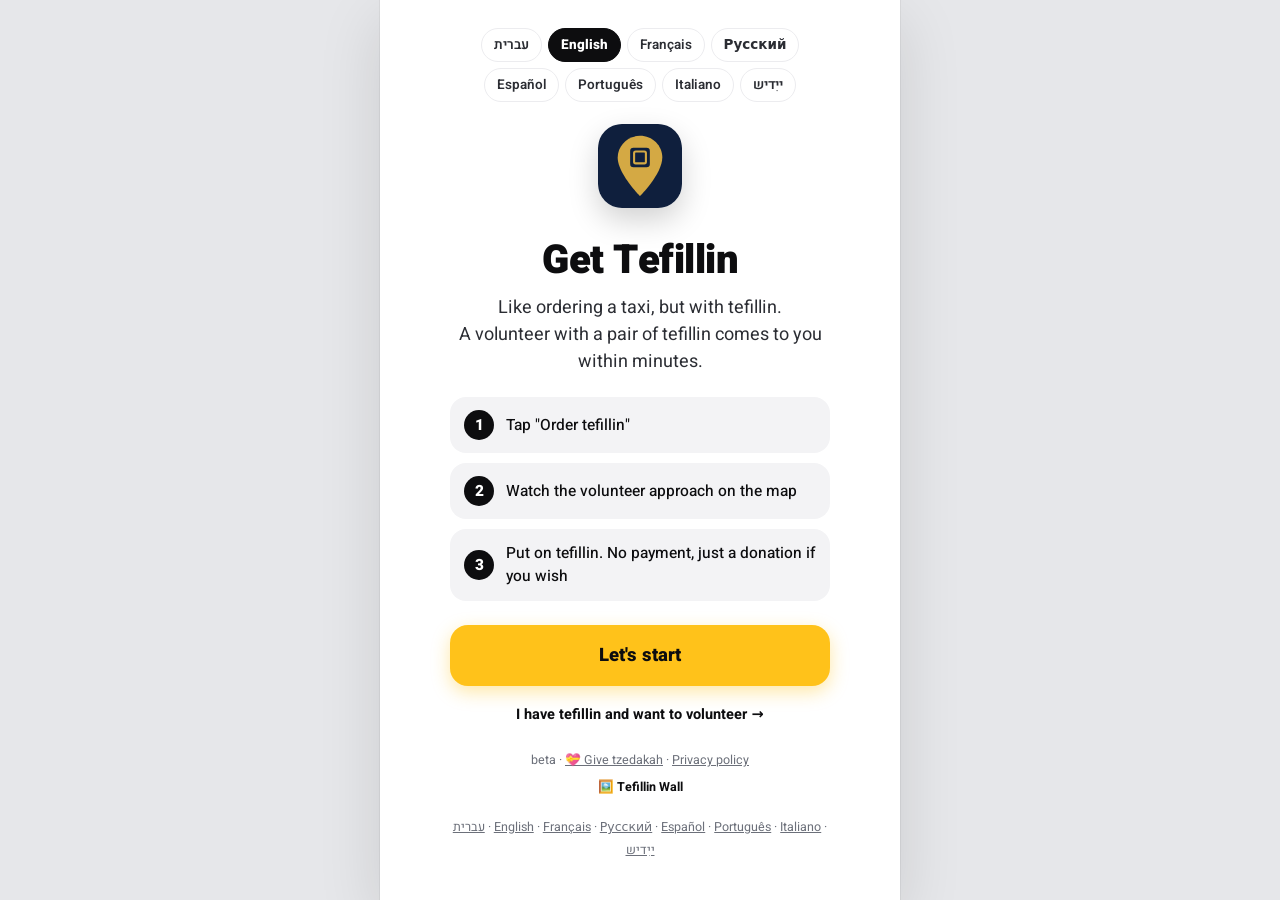
==== public/index.html @ b3fcaa99 "Update public/index.html for explicit availability and fresh foreground GPS" ====
<!doctype html>
<html lang="he" dir="rtl">
<head>
<meta charset="utf-8">
<script>/* carries saved app state over from the old address (tefillin-now) once */(function(){var h=location.hash;if(h.indexOf("#tnmig=")!==0)return;try{if(/^https:\/\/tefillin-now\.sites\.tab\.bot\//.test(document.referrer)||document.referrer===""){var d=JSON.parse(decodeURIComponent(h.slice(7)));for(var k in d){if(k.indexOf("tn_")===0&&typeof d[k]==="string"&&localStorage.getItem(k)==null)localStorage.setItem(k,d[k])}}}catch(e){}try{history.replaceState(null,"",location.pathname+location.search)}catch(e){}})();</script>
<meta name="viewport" content="width=device-width, initial-scale=1, viewport-fit=cover, maximum-scale=1">
<meta name="theme-color" content="#ffffff">
<meta name="color-scheme" content="light">
<style>html,body{margin:0;min-height:100%;background:#fff;color:#142b43;color-scheme:light}#launchSplash{position:fixed;inset:0;z-index:10000;background:#fff;display:grid;place-items:center;font:16px system-ui,Arial;text-align:center}#launchSplash[hidden]{display:none}#launchSplash img{width:88px;height:88px;border-radius:22px}#launchSplash h1{font-size:26px;margin:16px 0 8px}#launchSplash p{color:#66788b;font-size:14px}#launchSplash .launch-line{width:190px;height:7px;background:#edf0f3;border-radius:8px;margin:18px auto;overflow:hidden}#launchSplash .launch-line:after{content:'';display:block;height:100%;width:45%;background:#ffc21a;border-radius:8px;animation:launch 1.2s ease-in-out infinite alternate}@keyframes launch{to{transform:translateX(120%)}}@media(prefers-reduced-motion:reduce){#launchSplash .launch-line:after{animation:none}}#launchSplash button{border:1px solid #d4dce5;background:white;padding:10px 20px;border-radius:22px;color:#163b60}</style>
<title>Get Tefillin · הנחת תפילין – שליח עם תפילין מגיע אליך תוך דקות</title>
<meta name="description" content="Get Tefillin – רוצה להניח תפילין? כמו להזמין מונית, רק עם תפילין: שליח עם זוג תפילין כשרות מגיע אליך תוך דקות, בחינם. Put on tefillin near you.">
<meta property="og:title" content="Get Tefillin">
<meta property="og:description" content="שליח עם זוג תפילין מגיע אליך תוך דקות. מזמינים, רואים אותו מתקרב על המפה, מניחים.">
<meta property="og:image" content="https://get-tefillin.onrender.com/og.png">
<meta property="og:type" content="website">
<link rel="canonical" href="https://get-tefillin.onrender.com/">
<link rel="alternate" hreflang="he" href="https://get-tefillin.onrender.com/he/">
<link rel="alternate" hreflang="en" href="https://get-tefillin.onrender.com/en/">
<link rel="alternate" hreflang="fr" href="https://get-tefillin.onrender.com/fr/">
<link rel="alternate" hreflang="ru" href="https://get-tefillin.onrender.com/ru/">
<link rel="alternate" hreflang="es" href="https://get-tefillin.onrender.com/es/">
<link rel="alternate" hreflang="pt" href="https://get-tefillin.onrender.com/pt/">
<link rel="alternate" hreflang="it" href="https://get-tefillin.onrender.com/it/">
<link rel="alternate" hreflang="yi" href="https://get-tefillin.onrender.com/yi/">
<link rel="alternate" hreflang="x-default" href="https://get-tefillin.onrender.com/">
<meta name="robots" content="index,follow">
<meta property="og:url" content="https://get-tefillin.onrender.com/">
<meta property="og:site_name" content="Get Tefillin">
<meta property="og:locale" content="he_IL">
<meta name="twitter:card" content="summary_large_image">
<meta name="twitter:title" content="Get Tefillin · הנחת תפילין – שליח עם תפילין מגיע אליך">
<meta name="twitter:description" content="שליח עם זוג תפילין מגיע אליך תוך דקות. מזמינים, רואים אותו מתקרב על המפה, מניחים. בחינם.">
<meta name="twitter:image" content="https://get-tefillin.onrender.com/og.png">
<meta name="application-name" content="Get Tefillin">
<script type="application/ld+json">{"@context": "https://schema.org", "@graph": [{"@type": "WebApplication", "@id": "https://get-tefillin.onrender.com/#app", "name": "Get Tefillin", "alternateName": ["גט תפילין", "Get Tefilin", "GetTefillin"], "url": "https://get-tefillin.onrender.com/", "applicationCategory": "LifestyleApplication", "operatingSystem": "Any (web, Android, iOS)", "inLanguage": ["he", "en", "fr", "ru", "es", "pt", "it", "yi"], "description": "Get Tefillin connects anyone who wants to put on tefillin with a nearby volunteer who brings a kosher pair, within minutes. Free; donations welcome.", "offers": {"@type": "Offer", "price": "0", "priceCurrency": "USD"}, "image": "https://get-tefillin.onrender.com/og.png", "publisher": {"@id": "https://get-tefillin.onrender.com/#org"}}, {"@type": "Organization", "@id": "https://get-tefillin.onrender.com/#org", "name": "Get Tefillin", "url": "https://get-tefillin.onrender.com/", "logo": "https://get-tefillin.onrender.com/icons/icon-512.png"}]}</script>
<link rel="icon" href="icon.svg" type="image/svg+xml">
<link rel="manifest" href="manifest.webmanifest">
<link rel="apple-touch-icon" href="icons/apple-touch-icon.png">
<meta name="mobile-web-app-capable" content="yes">
<meta name="apple-mobile-web-app-capable" content="yes">
<meta name="apple-mobile-web-app-status-bar-style" content="default">
<meta name="apple-mobile-web-app-title" content="Get Tefillin">
<link rel="preload" href="vendor/leaflet.css" as="style" onload="this.onload=null;this.rel='stylesheet'">
<noscript><link rel="stylesheet" href="vendor/leaflet.css"></noscript>
<link id="mainStyles" rel="preload" href="styles.css?v=17" as="style" onload="this.rel='stylesheet';if(window.TN_STYLE_READY)window.TN_STYLE_READY()">
<noscript><link rel="stylesheet" href="styles.css?v=17"></noscript>
</head>
<body>
<div id="launchSplash" role="status" aria-live="polite"><div><img src="/icons/icon-192.png" alt=""><h1>Get Tefillin</h1><p id="launchMessage">טוען את המערכת… · Loading…</p><div class="launch-line" aria-hidden="true"></div><button id="launchRetry" type="button" hidden onclick="location.reload()">נסה שוב · Retry</button></div></div>
<script>window.TN_LAUNCH_READY=function(){var l=document.getElementById('mainStyles');var done=function(){document.getElementById('launchSplash').hidden=true};if(l.sheet)done();else window.TN_STYLE_READY=done};setTimeout(function(){var s=document.getElementById('launchSplash');if(s&&!s.hidden){document.getElementById('launchMessage').textContent='הטעינה מתעכבת. בדקו חיבור ונסו שוב · Loading is taking longer than usual';document.getElementById('launchRetry').hidden=false}},12000);</script>
<div class="app" id="app">
  <div id="map" class="map" aria-label="map"></div>

  <header class="topbar" id="topbar" hidden>
    <button class="fab" id="menuBtn" type="button" data-i18n-aria="menu" aria-label="תפריט" aria-controls="drawer" aria-expanded="false"><svg viewBox="0 0 24 24" aria-hidden="true"><use href="#ico-menu"/></svg></button>
    <div class="modeswitch" role="tablist">
      <button role="tab" id="tabUser" class="on" aria-selected="true" data-i18n="tab_user">מניח</button>
      <button role="tab" id="tabVol" aria-selected="false" data-i18n="tab_vol">אני שליח</button>
    </div>
  </header>
  <button class="fab locate-fab" id="locateBtn" type="button" hidden data-i18n-aria="recenter" aria-label="המיקום שלי"><svg viewBox="0 0 24 24" aria-hidden="true"><use href="#ico-locate"/></svg></button>

  <button id="worldMapBtn" type="button" style="position:absolute;top:80px;left:12px;z-index:24;border:1px solid #d1dce6;border-radius:24px;background:#fff;color:#163b60;padding:10px 16px;font:600 14px Heebo,Arial;box-shadow:0 2px 12px #1233">🌐 שלוחים בעולם</button>
  <div id="activeMapControls" hidden><p id="activeMapStatus" role="status"></p><p class="active-map-note">מיקום מקורב בלבד · עדכון כל 15 שניות · מיקומים חיים מהשתי דקות האחרונות</p><button id="allActiveVols" type="button">כל השלוחים הפעילים</button><button id="restoreCard" type="button">חזרה לכרטיס</button></div>
  <div id="worldMapOverlay" hidden style="position:fixed;inset:0;z-index:3000;background:#fff"><iframe title="מפת שלוחים בעולם" id="worldMapFrame" style="width:100%;height:100%;border:0" allow="geolocation"></iframe></div>
  <!-- intro / about -->
<section class="screen intro" id="s-intro" hidden>
    <div class="intro-inner">
      <div class="lang-row" id="introLangs" role="group" aria-label="Language"></div>
      <img class="intro-logo" src="icon.svg" alt="" width="84" height="84">
      <h1 data-i18n="app_name">Get Tefillin</h1>
      <p class="lead"><span data-i18n="lead1">כמו להזמין מונית, רק עם תפילין.</span><br><span data-i18n="lead2">שליח עם זוג תפילין מגיע אליך תוך דקות.</span></p>
      <ol class="steps">
        <li><span>1</span><i data-i18n="step1">לוחצים "הזמן תפילין"</i></li>
        <li><span>2</span><i data-i18n="step2">רואים את השליח מתקרב על המפה</i></li>
        <li><span>3</span><i data-i18n="step3">מניחים תפילין, ובמקום לשלם תורמים אם רוצים</i></li>
      </ol>
      <button class="btn primary big" id="startBtn" data-i18n="start">בוא נתחיל</button>
      <button class="link light" id="introVol" data-i18n="intro_vol">יש לי תפילין ואני רוצה להיות שליח ←</button>
      <button class="install-btn" id="installIntro" hidden data-i18n="install">📲 התקן כאפליקציה</button>
      <p class="demo-note"><span data-i18n="beta">גרסת ניסיון</span> · <a class="tz-link" href="#" target="_blank" rel="noopener" data-i18n="give_tzedakah">💝 לתרומה / צדקה</a> · <a href="/privacy" data-i18n="privacy_link">מדיניות פרטיות</a><br><a class="wall-link" href="/wall" data-i18n="wall_link">🖼️ קיר התפילין</a></p>
      <p class="demo-note seo-langs"><a href="/he/" hreflang="he">עברית</a> · <a href="/en/" hreflang="en">English</a> · <a href="/fr/" hreflang="fr">Français</a> · <a href="/ru/" hreflang="ru">Русский</a> · <a href="/es/" hreflang="es">Español</a> · <a href="/pt/" hreflang="pt">Português</a> · <a href="/it/" hreflang="it">Italiano</a> · <a href="/yi/" hreflang="yi">ייִדיש</a></p>
    </div>
  </section>

  <!-- home (requester) -->
  <section class="sheet" id="s-home" hidden>
    <div class="grab" role="button" tabindex="0" data-i18n-aria="sheet_toggle" aria-label="sheet"></div>
    <button class="install-chip" id="installHome" hidden data-i18n="install_home">📲 התקן כאפליקציה במסך הבית</button>
    <h2 class="hello-h" id="helloH" data-i18n="home_title">רוצה להניח תפילין?</h2>
    <div class="loc"><span class="pickdot" aria-hidden="true"></span><div class="loc-txt"><small data-i18n="your_loc">המיקום שלך</small><b id="locText" data-i18n="locating">מאתר מיקום…</b></div><button class="mini" id="changeLoc" type="button" data-i18n="change">שינוי</button></div>
    <div class="bulletin" id="homeBanner" dir="auto" hidden></div>
    <p class="bl-stats" id="blStats" hidden></p>
    <div style="display:flex;gap:8px;margin:12px 0"><button type="button" id="findVolunteer" class="mini on" aria-pressed="true">שליח שמגיע אליי</button><button type="button" id="findStand" class="mini" aria-pressed="false">דוכן שאגיע אליו</button></div>
    <div id="standPanel" hidden><p id="standDisclaimer" style="font-size:12px;color:#667"></p><ul id="standNearby" style="list-style:none;padding:0;max-height:230px;overflow:auto"></ul></div>
    <div class="avail">
      <p class="avail-t" id="availTitle" data-i18n="searching_nearby">מחפשים שליחים לידך…</p>
      <ul class="vol-list" id="volList"></ul>
    </div>
    <form id="orderForm" class="payform tight" novalidate>
      <div class="who" id="whoRow" hidden><span class="who-ico" aria-hidden="true"><svg viewBox="0 0 24 24"><use href="#ico-person"/></svg></span><span class="who-t"><small data-i18n="ordering_as">מזמין בשם</small><b id="whoText"></b></span><button type="button" class="mini" id="whoEdit" data-i18n="change">שינוי</button></div>
      <div class="row2" id="whoFields">
        <label><span data-i18n="first_name">שם פרטי</span><input id="reqName" autocomplete="given-name" maxlength="30" data-i18n-ph="ph_first" placeholder="דוד"></label>
        <label><span data-i18n="phone">טלפון</span><input id="reqPhone" dir="ltr" type="tel" inputmode="tel" autocomplete="tel" maxlength="20" placeholder="050-0000000"></label>
      </div>
      <p class="form-err" id="orderErr" role="alert"></p>
      <button class="btn primary big cta" type="submit" id="orderBtn" data-i18n="order">הזמן תפילין</button>
    </form>
    <a class="wallcar" id="wallCar" href="/wall" hidden data-i18n-aria="wall_title" aria-label="קיר התפילין">
      <div class="wc-track" id="wcTrack"></div>
      <div class="wc-over"><span class="wc-t"><b data-i18n="wall_title">קיר התפילין</b><small id="wcSub"></small></span><span class="wc-go"><span data-i18n="wall_see_all">לכל התמונות</span> <svg viewBox="0 0 24 24" aria-hidden="true"><use href="#ico-chev"/></svg></span></div>
      <div class="wc-dots" id="wcDots" aria-hidden="true"></div>
    </a>
    <p class="fine"><span id="totalLine"></span><span data-i18n="privacy_line">הטלפון שלך עובר רק לשליח שמקבל את הקריאה.</span></p>
    <div class="mini-links"><a class="tz-link tz-home" id="tzHome" href="#" target="_blank" rel="noopener" data-i18n="give_tzedakah">💝 לתרומה / צדקה</a></div>
  </section>

<section class="sheet" id="s-locpick" hidden>
    <h2 class="sheet-title" data-i18n="where">איפה אתה נמצא?</h2>
    <p class="muted small" id="locPickNote" data-i18n="locpick_note">חפש כתובת, או גע במפה כדי לסמן את המקום.</p>
    <form id="addrForm" class="search" novalidate>
      <input id="addrInput" data-i18n-ph="addr_ph" placeholder="רחוב ומספר, עיר" autocomplete="street-address">
      <button class="btn dark" type="submit" data-i18n="search">חפש</button>
    </form>
    <ul class="results" id="addrResults"></ul>
    <div class="row2 gap">
      <button class="btn ghost" id="useGps" data-i18n="my_location">📍 המיקום שלי</button>
      <button class="btn primary" id="confirmLoc" disabled data-i18n="confirm_loc">אשר מיקום</button>
    </div>
  </section>

  <!-- matching / searching -->
  <section class="sheet" id="s-match" hidden>
    <ol class="stepper" data-step="1"><li data-i18n="step_search">חיפוש</li><li data-i18n="step_way">בדרך</li><li data-i18n="step_here">הגיע</li><li data-i18n="step_done">הונח</li></ol>
    <div class="search-head"><div class="spinner" aria-hidden="true"><img src="icon.svg" alt="" width="34" height="34"></div>
      <div><h2 data-i18n="finding">מחפשים שליח קרוב…</h2><p class="muted" id="matchMsg" data-i18n="sending_req">שולחים את הבקשה לשליחים באזור</p></div></div>
    <div class="timer"><div id="matchTimer"></div></div>
    <button class="btn soft big" id="cancelMatch" type="button" data-i18n="cancel">ביטול</button>
  </section>

  <!-- nobody answered -->
  <section class="sheet" id="s-none" hidden>
    <div class="state-head"><div class="state-ico" aria-hidden="true"><svg viewBox="0 0 24 24"><use href="#ico-clock"/></svg></div>
      <div><h2 data-i18n="none_title">אין כרגע שליח זמין</h2><p class="muted" data-i18n="none_text">אפשר לנסות שוב, או להשאיר את הבקשה פתוחה. שליח שיתפנה יראה אותה ויוכל להתקשר אליך.</p></div></div>
    <div class="stack">
      <button class="btn primary big" id="retryBtn" type="button" data-i18n="retry">נסה שוב</button>
      <button class="btn dark big" id="waitBtn" type="button" data-i18n="wait">השאר פרטים</button>
      <button class="link" id="cancelNone" type="button" data-i18n="cancel_req">ביטול הבקשה</button>
    </div>
  </section>

  <!-- waiting (left details) -->
  <section class="sheet" id="s-waiting" hidden>
    <div class="state-head"><div class="state-ico" aria-hidden="true">📨</div>
      <div><h2 data-i18n="waiting_title">הבקשה שלך פתוחה</h2><p class="muted" data-i18n="waiting_text">שליחים באזור רואים אותה.</p></div></div>
    <button class="btn primary big" id="retryBtn2" type="button" data-i18n="resend">שלח שוב לשליחים</button>
    <button class="link" id="cancelWait" type="button" data-i18n="cancel_req">ביטול הבקשה</button>
  </section>

  <!-- assigned / en route -->
  <section class="sheet" id="s-route" hidden>
    <div class="grab" role="button" tabindex="0" data-i18n-aria="sheet_toggle" aria-label="sheet"></div>
    <ol class="stepper" data-step="2"><li data-i18n="step_search">חיפוש</li><li data-i18n="step_way">בדרך</li><li data-i18n="step_here">הגיע</li><li data-i18n="step_done">הונח</li></ol>
    <div class="eta-row">
      <div>
        <small class="muted" id="etaLabel" data-i18n="on_way">השליח בדרך</small>
        <div class="eta" id="etaText" data-i18n="calc_eta">מחשב זמן הגעה…</div>
      </div>
      <div class="eta-dist" id="etaDist"></div>
    </div>
    <p class="fine left" id="locAge"></p>
    <div class="vcard" id="vcard"></div>
    <div class="actions4">
      <a class="act" id="callSh" href="#"><i><svg viewBox="0 0 24 24" aria-hidden="true"><use href="#ico-phone"/></svg></i><span data-i18n="call">התקשר</span></a>
      <a class="act wa" id="waSh" href="#" target="_blank" rel="noopener"><i><svg viewBox="0 0 24 24" aria-hidden="true"><use href="#ico-wa"/></svg></i><span data-i18n="whatsapp">וואטסאפ</span></a>
      <button class="act chat-act" id="chatSh" type="button"><i><svg viewBox="0 0 24 24" aria-hidden="true"><use href="#ico-chat"/></svg></i><span data-i18n="chat">צ'אט</span><b class="badge" hidden></b></button>
      <button class="act danger" id="cancelRide" type="button"><i><svg viewBox="0 0 24 24" aria-hidden="true"><use href="#ico-x"/></svg></i><span data-i18n="cancel">ביטול</span></button>
    </div>
  </section>

  <!-- arrived -->
  <section class="sheet" id="s-arrived" hidden>
    <ol class="stepper" data-step="3"><li data-i18n="step_search">חיפוש</li><li data-i18n="step_way">בדרך</li><li data-i18n="step_here">הגיע</li><li data-i18n="step_done">הונח</li></ol>
    <div class="state-head"><div class="state-ico ok" aria-hidden="true">📍</div>
      <div><h2 id="arrTitle" data-i18n="arrived_title">השליח הגיע!</h2><p class="muted" data-i18n="arrived_text">הוא ממתין לך עם זוג תפילין. בסיום הוא יסמן שהנחתם.</p></div></div>
    <div class="row2 gap">
      <a class="btn dark" id="callSh2" href="#" data-i18n="call_icon">📞 התקשר</a>
      <button class="btn soft chat-act" id="chatSh2" type="button"><span data-i18n="chat">צ'אט</span><b class="badge" hidden></b></button>
    </div>
  </section>

  <!-- done + donation -->
  <section class="sheet tall" id="s-done" hidden>
    <ol class="stepper" data-step="4"><li data-i18n="step_search">חיפוש</li><li data-i18n="step_way">בדרך</li><li data-i18n="step_here">הגיע</li><li data-i18n="step_done">הונח</li></ol>
    <div class="done-head">
      <div class="big-emoji">🙏</div>
      <h2 data-i18n="done_title">יישר כח! הנחת תפילין</h2>
      <p class="muted" data-i18n="done_sub">עוד מצווה שמוסיפה אור בעולם.</p>
    </div>
    <div class="phcard" id="phR" data-role="r" hidden>
      <div class="ph-idle">
        <p class="ph-q"><b data-i18n="ph_title">📸 רוצה לשתף תמונה בקיר התפילין?</b> <small data-i18n="optional">(לא חובה)</small></p>
        <input type="file" accept="image/*" class="ph-file" id="phRFile" tabindex="-1" aria-hidden="true">
        <div class="ph-row"><button type="button" class="btn outline ph-pick" data-i18n="ph_upload">📸 העלה תמונה</button><button type="button" class="btn ghost ph-skip" data-i18n="ph_skip">דלג</button></div>
      </div>
      <div class="ph-pre" hidden>
        <img class="ph-img" alt="">
        <label class="ph-consent"><input type="checkbox" class="ph-ok"><span data-i18n="ph_consent">אני מסכים שהתמונה תפורסם בקיר התפילין</span></label>
        <p class="ph-note" data-i18n="ph_mod">התמונה תופיע רק אחרי אישור מנהל האתר.</p>
        <div class="ph-row"><button type="button" class="btn primary ph-send" disabled data-i18n="ph_send">שלח תמונה</button><button type="button" class="btn ghost ph-cancel" data-i18n="ph_cancel">ביטול</button></div>
      </div>
      <p class="ph-busy" hidden><span data-i18n="ph_sending">שולח את התמונה…</span></p>
      <p class="ph-ok-msg" hidden>✓ <span data-i18n="ph_thanks">תודה! התמונה נשלחה לאישור ותופיע בקיר אחרי שתאושר.</span></p>
    </div>
    <div class="donate">
      <h3><span data-i18n="donate_h">רוצה להוסיף תרומה?</span> <small data-i18n="optional">(לא חובה)</small></h3>
      <p class="muted small" data-i18n="donate_sub">במקום תשלום. התרומה עוזרת להביא תפילין לעוד יהודים.</p>
      <div class="chips" id="chips">
        <button class="chip" type="button" data-amt="18">₪18</button>
        <button class="chip on" type="button" data-amt="36">₪36</button>
        <button class="chip" type="button" data-amt="100">₪100</button>
        <button class="chip" type="button" data-amt="180">₪180</button>
      </div>
      <a class="btn primary big" id="donateBtn" href="#" target="_blank" rel="noopener">לתרומה מאובטחת ←</a>
      <p class="fine" data-i18n="donate_fine">הסכומים הם הצעה בלבד. התרומה מתבצעת בדף התרומות של חב"ד, ולא כאן.</p>
      <button class="link" id="homeBtn" type="button" data-i18n="back_home">חזרה למסך הבית</button>
      <a class="link wall-go" href="/wall" data-i18n="wall_see">🖼️ לקיר התפילין</a>
    </div>
  </section>

<section class="sheet tall" id="s-vreg" hidden>
    <h2 class="sheet-title" id="regTitle" data-i18n="reg_title">הצטרפות כשליח תפילין</h2>
    <p class="muted small" data-i18n="reg_sub">יש לך זוג תפילין ורבע שעה פנויה? תעזור ליהודים באזור שלך להניח.</p>
    <form id="regForm" class="payform" novalidate>
      <label><span data-i18n="name">שם</span><input id="regName" autocomplete="name" maxlength="40" data-i18n-ph="ph_name" placeholder="למשל: מנחם כהן"></label>
      <label><span data-i18n="phone">טלפון</span><input id="regPhone" dir="ltr" type="tel" inputmode="tel" autocomplete="tel" maxlength="20" placeholder="050-0000000"></label>
      <label><span data-i18n="city">עיר / שכונה</span><input id="regCity" maxlength="40" data-i18n-ph="ph_city" placeholder="גבעת שמואל"></label>
      <fieldset class="seg"><legend data-i18n="how_come">איך תגיע?</legend>
        <label><input type="radio" name="tr" value="foot" checked> <span data-i18n="foot">ברגל</span></label>
        <label><input type="radio" name="tr" value="bike"> <span data-i18n="bike">אופניים</span></label>
        <label><input type="radio" name="tr" value="car"> <span data-i18n="car">רכב</span></label>
      </fieldset>
      <fieldset class="langs"><legend data-i18n="langs_speak">שפות שאני מדבר</legend>
        <div class="lang-checks" id="regLangs"></div>
        <p class="fine" data-i18n="langs_hint"></p>
      </fieldset>
      <label class="check"><input type="checkbox" id="regTef"> <span data-i18n="has_tef">יש לי זוג תפילין כשר</span></label>
      <p class="form-err" id="regErr" role="alert"></p>
      <button class="btn primary big" type="submit" id="regBtn" data-i18n="reg_btn">הירשם כשליח</button>
      <p class="fine" data-i18n="reg_fine">בלי סיסמה: המכשיר הזה יזכור אותך. הטלפון שלך עובר רק למי שקריאתו התקבלה על ידך.</p>
      <button class="link" type="button" id="regCancel" hidden data-i18n="back">→ חזרה</button>
    </form>
  </section>

  <!-- volunteer dashboard (driver-app style) -->
  <section class="sheet" id="s-vdash" hidden>
    <div class="grab" role="button" tabindex="0" data-i18n-aria="sheet_toggle" aria-label="sheet"></div>
    <div class="vhello"><div class="avatar" id="vAvatar"><svg viewBox="0 0 24 24"><use href="#ico-person"/></svg></div><div class="vh-main"><small class="muted" data-i18n="hello">שלום,</small><b id="vName"></b><span class="vh-langs" id="vLangs"></span></div><button class="mini" id="editMe" type="button" data-i18n="edit">עריכה</button><button class="mini" id="vPhotoBtn" type="button">תמונה</button><input id="vPhotoFile" type="file" accept="image/*" hidden></div>
    <div class="status-card" id="statusCard" data-mode="off">
      <div class="sc-head"><span class="sc-dot" aria-hidden="true"></span><b id="scTitle"></b></div>
      <div class="modeseg" id="modeSeg" role="radiogroup" data-i18n-aria="mode_label" aria-label="המצב שלי">
        <button type="button" role="radio" data-mode="off" aria-checked="true"><i class="dot"></i><span data-i18n="mode_off">לא זמין</span></button>
        <button type="button" role="radio" data-mode="standby" aria-checked="false"><i class="dot"></i><span data-i18n="mode_standby">כונן</span></button>
        <button type="button" role="radio" data-mode="available" aria-checked="false"><i class="dot"></i><span data-i18n="mode_avail">זמין</span></button>
      </div>
      <p class="mode-desc" id="modeDesc"></p>
    </div>
    <p class="alert-line" id="alertLine" hidden></p>
    <div class="push-ask" id="pushAsk" hidden>
      <b data-i18n="push_ask_title">לקבל התראות על קריאות?</b>
      <p data-i18n="push_ask_text"></p>
      <div class="row2"><button type="button" class="btn soft sm" id="pushNo" data-i18n="push_ask_no">לא עכשיו</button><button type="button" class="btn primary sm" id="pushYes" data-i18n="push_ask_yes">אפשר התראות</button></div>
    </div>
    <p class="ios-hint" id="iosHint" hidden data-i18n="push_ios_hint"></p>
    <button class="install-chip" id="installVol" hidden data-i18n="install_vol">📲 התקן כאפליקציה: נפתח מהר יותר כשצריך</button>
    <p class="keep-open" id="keepOpen" data-i18n="keep_open">📱 השאר את המסך פתוח כדי לקבל קריאות</p>
    <div class="stats">
      <div class="stat main"><b id="monthCount">0</b><span data-i18n="month">הנחות תפילין החודש</span></div>
      <div class="stat"><b id="totalCount">0</b><span data-i18n="total">סה"כ</span></div>
    </div>
    <button type="button" class="hours-row" id="hoursBtn"><span class="hr-ico">⏰</span><span class="hr-main"><b data-i18n="hours_title">שעות פעילות</b><span id="hoursSum"></span></span><span class="hr-go">‹</span></button>
    <p class="fine center-t" id="gpsLine"></p>
    <button type="button" class="link small" id="pushTest" hidden data-i18n="push_test">שלח לי התראת בדיקה</button>
    <div id="waitWrap" hidden>
      <h3 class="list-h" data-i18n="open_calls">קריאות פתוחות באזור</h3>
      <ul class="vol-list" id="waitList"></ul>
    </div>
    <p class="muted small center-t" id="waitTxt" hidden data-i18n="waiting_call">ממתין לקריאה באזור שלך…</p>
    <button class="link" id="logoutBtn" type="button" data-i18n="logout">התנתק מהמכשיר הזה</button>
    <button class="link small danger-link" id="deleteMeBtn" type="button" data-i18n="delete_me">מחיקת ההרשמה שלי</button>
  </section>

<section class="sheet tall" id="s-vhours" hidden>
    <h2 class="sheet-title" data-i18n="hours_title">שעות פעילות</h2>
    <p class="muted small" data-i18n="hours_sub"></p>
    <div class="hours-mode">
      <label><input type="radio" name="hmode" value="always"> <span data-i18n="hours_mode_always">כל שעות היממה</span></label>
      <label><input type="radio" name="hmode" value="custom"> <span data-i18n="hours_mode_custom">רק בשעות שאבחר</span></label>
    </div>
    <div class="hours-days" id="hoursDays"></div>
    <p class="hours-note" data-i18n="hours_shabbat_note"></p>
    <p class="fine" id="hoursTz"></p>
    <p class="form-err" id="hoursErr" role="alert"></p>
    <button class="btn primary" type="button" id="hoursSave" data-i18n="save">שמור</button>
    <button class="link" type="button" id="hoursBack" data-i18n="back">→ חזרה</button>
  </section>

  <!-- volunteer incoming (driver-app request card) -->
  <section class="sheet" id="s-vreq" hidden>
    <div class="req-head"><span class="pulse-dot"></span> <span data-i18n="new_call">קריאה חדשה לידך</span></div>
    <div class="req">
      <div class="avatar big-av" id="rqAvatar"><svg viewBox="0 0 24 24"><use href="#ico-person"/></svg></div>
      <div class="req-info"><b id="rqName"></b><span data-i18n="wants_tef">רוצה להניח תפילין</span><span class="rq-lang" id="rqLang"></span></div>
      <div class="req-dist"><b id="rqDist"></b><span id="rqEta"></span></div>
    </div>
    <div class="timer"><div id="reqTimer"></div></div>
    <button class="btn accept big" id="acceptReq" type="button" data-i18n="accept">קבל קריאה</button>
    <button class="btn soft big" id="declineReq" type="button" data-i18n="not_now">לא עכשיו</button>
  </section>

  <!-- volunteer en route -->
  <section class="sheet" id="s-vgo" hidden>
    <div class="eta-row">
      <div><small class="muted" id="vGoLabel">בדרך אל</small><div class="eta" id="vEta"></div></div>
      <div class="eta-dist" id="vDist"></div>
    </div>
    <p class="fine left" id="vReqLang"></p>
    <div class="nav2">
      <a class="btn dark" id="wazeBtn" href="#" target="_blank" rel="noopener"><svg class="bi" viewBox="0 0 24 24" aria-hidden="true"><use href="#ico-nav"/></svg> <span data-i18n="waze">נווט ב-Waze</span></a>
      <a class="btn soft" id="gmapsBtn" href="#" target="_blank" rel="noopener">Google Maps</a>
    </div>
    <div class="actions3">
      <a class="act" id="callRq" href="#"><i><svg viewBox="0 0 24 24" aria-hidden="true"><use href="#ico-phone"/></svg></i><span data-i18n="call">התקשר</span></a>
      <a class="act wa" id="waRq" href="#" target="_blank" rel="noopener"><i><svg viewBox="0 0 24 24" aria-hidden="true"><use href="#ico-wa"/></svg></i><span data-i18n="whatsapp">וואטסאפ</span></a>
      <button class="act chat-act" id="chatRq" type="button"><i><svg viewBox="0 0 24 24" aria-hidden="true"><use href="#ico-chat"/></svg></i><span data-i18n="chat">צ'אט</span><b class="badge" hidden></b></button>
    </div>
    <button class="btn primary big" id="vArrived" type="button" data-i18n="arrived_btn">הגעתי</button>
    <button class="link" id="vRelease" type="button" data-i18n="release">לא אוכל להגיע · החזר את הקריאה</button>
  </section>

  <!-- volunteer at location -->
  <section class="sheet" id="s-vdone" hidden>
    <div class="state-head"><div class="state-ico ok" aria-hidden="true">🤝</div>
      <div><h2 id="vAtTitle" data-i18n="you_arrived">הגעת</h2><p class="muted" data-i18n="mark_done_hint">כשסיימתם להניח, סמן כאן.</p></div></div>
    <button class="btn accept big" id="vFinish" type="button" data-i18n="done_btn">הנחנו תפילין ✓</button>
    <div class="row2 gap">
      <a class="btn dark" id="callRq2" href="#" data-i18n="call_icon">📞 התקשר</a>
      <button class="btn soft chat-act" id="chatRq2" type="button"><span data-i18n="chat">צ'אט</span><b class="badge" hidden></b></button>
    </div>
  </section>

  <!-- volunteer thanks -->
  <section class="sheet tall center" id="s-vthanks" hidden>
    <div class="big-emoji">✨</div>
    <h2 data-i18n="thanks">יישר כח!</h2>
    <p class="muted" id="vThanksTxt"></p>
    <div class="phcard" id="phS" data-role="s" hidden>
      <div class="ph-idle">
        <p class="ph-q"><b data-i18n="ph_title">📸 רוצה לשתף תמונה בקיר התפילין?</b> <small data-i18n="optional">(לא חובה)</small></p>
        <input type="file" accept="image/*" class="ph-file" id="phSFile" tabindex="-1" aria-hidden="true">
        <div class="ph-row"><button type="button" class="btn outline ph-pick" data-i18n="ph_upload">📸 העלה תמונה</button><button type="button" class="btn ghost ph-skip" data-i18n="ph_skip">דלג</button></div>
      </div>
      <div class="ph-pre" hidden>
        <img class="ph-img" alt="">
        <label class="ph-consent"><input type="checkbox" class="ph-ok"><span data-i18n="ph_consent">אני מסכים שהתמונה תפורסם בקיר התפילין</span></label>
        <p class="ph-note" data-i18n="ph_mod">התמונה תופיע רק אחרי אישור מנהל האתר.</p>
        <div class="ph-row"><button type="button" class="btn primary ph-send" disabled data-i18n="ph_send">שלח תמונה</button><button type="button" class="btn ghost ph-cancel" data-i18n="ph_cancel">ביטול</button></div>
      </div>
      <p class="ph-busy" hidden><span data-i18n="ph_sending">שולח את התמונה…</span></p>
      <p class="ph-ok-msg" hidden>✓ <span data-i18n="ph_thanks">תודה! התמונה נשלחה לאישור ותופיע בקיר אחרי שתאושר.</span></p>
    </div>
    <button class="btn dark big" id="vBack" type="button" data-i18n="back_dash">חזרה ללוח השליח</button>
    <a class="link wall-go" href="/wall" data-i18n="wall_see">🖼️ לקיר התפילין</a>
  </section>

<section class="chat" id="chat" hidden aria-modal="true" role="dialog">
    <header class="chat-h">
      <button class="chat-x" id="chatClose" data-i18n-aria="close" aria-label="close"><svg viewBox="0 0 24 24"><use href="#ico-x"/></svg></button>
      <div class="chat-ht"><b id="chatTitle"></b><small data-i18n="chat_auto">🌐 מתורגם אוטומטית לשפה שלך</small></div>
      <a class="chat-call" id="chatCall" href="#"><svg viewBox="0 0 24 24"><use href="#ico-phone"/></svg></a>
    </header>
    <div class="chat-body" id="chatBody"><p class="chat-empty" id="chatEmpty"></p></div>
    <div class="quick" id="quick"></div>
    <form class="chat-in" id="chatForm" novalidate>
      <textarea id="chatText" rows="1" maxlength="500" data-i18n-ph="chat_ph" placeholder="כתוב הודעה…"></textarea>
      <button class="chat-send" type="submit" id="chatSend" data-i18n-aria="send" aria-label="send"><svg viewBox="0 0 24 24"><use href="#ico-send"/></svg></button>
    </form>
  </section>

  <!-- side menu -->
  <div class="scrim" id="scrim" hidden></div>
  <aside class="drawer" id="drawer" hidden aria-modal="true" role="dialog" data-i18n-aria="menu" aria-label="תפריט">
    <div class="dr-head">
      <button class="brand" id="brandBtn" type="button"><img src="icon.svg" alt="" width="40" height="40"><span class="brand-t"><b data-i18n="app_name">Get Tefillin</b><em class="beta" data-i18n="beta">גרסת ניסיון</em></span></button>
      <button class="dr-x" id="drawerClose" type="button" data-i18n-aria="close" aria-label="close"><svg viewBox="0 0 24 24" aria-hidden="true"><use href="#ico-x"/></svg></button>
    </div>
    <nav class="dr-nav">
      <button type="button" class="dr-item" id="mOrder"><svg viewBox="0 0 24 24" aria-hidden="true"><use href="#ico-car"/></svg><span data-i18n="menu_order">הזמנת תפילין</span></button>
      <button type="button" class="dr-item" id="mVol"><svg viewBox="0 0 24 24" aria-hidden="true"><use href="#ico-shield"/></svg><span data-i18n="menu_vol">מצב שליח</span></button>
      <button type="button" class="dr-item" id="mHist"><svg viewBox="0 0 24 24" aria-hidden="true"><use href="#ico-clock"/></svg><span data-i18n="my_requests">הבקשות שלי</span></button>
      <a class="dr-item" id="mWall" href="/wall"><svg viewBox="0 0 24 24" aria-hidden="true"><use href="#ico-photo"/></svg><span data-i18n="wall_title">קיר התפילין</span></a>
      <a class="dr-item tz-link" id="mDonate" href="#" target="_blank" rel="noopener"><svg viewBox="0 0 24 24" aria-hidden="true"><use href="#ico-heart"/></svg><span data-i18n="menu_donate">תרומה / צדקה</span></a>
      <button type="button" class="dr-item" id="langBtn" aria-label="Language"><svg viewBox="0 0 24 24" aria-hidden="true"><use href="#ico-globe"/></svg><span data-i18n="language">שפה</span><em class="dr-tag" id="langCode">HE</em></button>
      <button type="button" class="dr-item" id="mInstall" hidden><svg viewBox="0 0 24 24" aria-hidden="true"><use href="#ico-install"/></svg><span data-i18n="install">📲 התקן כאפליקציה</span></button>
      <button type="button" class="dr-item" id="mAbout"><svg viewBox="0 0 24 24" aria-hidden="true"><use href="#ico-info"/></svg><span data-i18n="about">אודות</span></button>
    </nav>
    <div class="dr-foot">
      <a href="/privacy" data-i18n="privacy_link">מדיניות פרטיות</a>
      <a href="/delete-account" data-i18n="delete_data">מחיקת נתונים</a>
      <button type="button" class="adm-link" id="admLink" data-i18n="admin_entry">כניסת ניהול</button>
    </div>
  </aside>

  <!-- my requests (on this device) -->
  <div class="modal" id="histModal" hidden>
    <div class="modal-card" role="dialog" aria-modal="true">
      <h3 data-i18n="my_requests">הבקשות שלי</h3>
      <ul class="hist" id="histList"></ul>
      <p class="fine" data-i18n="hist_note">נשמר רק במכשיר הזה.</p>
      <button class="link" id="histClose" type="button" data-i18n="close">סגור</button>
    </div>
  </div>

  <!-- admin code -->
  <div class="modal" id="admModal" hidden>
    <form class="modal-card adm-card" id="admForm" role="dialog" aria-modal="true" novalidate>
      <div class="adm-ico" aria-hidden="true"><svg viewBox="0 0 24 24"><use href="#ico-shield"/></svg></div>
      <h3 data-i18n="admin_entry">כניסת ניהול</h3>
      <label class="adm-l"><span data-i18n="admin_code">קוד ניהול</span><input id="admCode" type="password" autocomplete="current-password" maxlength="100" dir="ltr" spellcheck="false" autocapitalize="off"></label>
      <p class="form-err" id="admErr" role="alert"></p>
      <button class="btn dark big" type="submit" id="admGo" data-i18n="admin_enter">כניסה</button>
      <button class="link" id="admClose" type="button" data-i18n="close">סגור</button>
    </form>
  </div>

<!-- language picker -->
  <div class="modal" id="langModal" hidden>
    <div class="modal-card" role="dialog" aria-modal="true">
      <h3 data-i18n="choose_lang">בחר שפה</h3>
      <div class="lang-grid" id="langGrid"></div>
      <button class="link" id="langClose" data-i18n="close">סגור</button>
    </div>
  </div>

  <div class="toast" id="toast" role="status" aria-live="polite"></div>
</div>

<svg width="0" height="0" style="position:absolute" aria-hidden="true">
  <symbol id="ico-person" viewBox="0 0 24 24"><circle cx="12" cy="8" r="4.2"/><path d="M3.5 21c.6-4.6 4.1-7.4 8.5-7.4s7.9 2.8 8.5 7.4z"/></symbol>
  <symbol id="ico-phone" viewBox="0 0 24 24"><path d="M6.6 10.8a15.1 15.1 0 0 0 6.6 6.6l2.2-2.2c.3-.3.7-.4 1-.2 1.1.4 2.3.6 3.6.6.6 0 1 .4 1 1V20c0 .6-.4 1-1 1A17 17 0 0 1 3 4c0-.6.4-1 1-1h3.5c.6 0 1 .4 1 1 0 1.3.2 2.5.6 3.6.1.3 0 .7-.2 1z"/></symbol>
  <symbol id="ico-chat" viewBox="0 0 24 24"><path d="M4 4h16a2 2 0 0 1 2 2v10a2 2 0 0 1-2 2H8l-4 4V6a2 2 0 0 1 2-2z"/></symbol>
  <symbol id="ico-wa" viewBox="0 0 24 24"><path d="M12 2.2A9.7 9.7 0 0 0 3.6 16.8L2.3 21.7l5-1.3A9.7 9.7 0 1 0 12 2.2zm5.6 13.7c-.2.7-1.4 1.3-2 1.4-.5.1-1.2.1-1.9-.1-.4-.1-1-.3-1.7-.6-3-1.3-4.9-4.3-5.1-4.5-.1-.2-1.2-1.6-1.2-3.1s.8-2.2 1.1-2.5c.3-.3.6-.4.8-.4h.6c.2 0 .4 0 .6.5l.9 2.1c.1.2.1.3 0 .5l-.3.5-.4.5c-.1.1-.3.3-.1.6.2.3.8 1.3 1.6 2.1 1.1 1 2.1 1.3 2.4 1.4.3.1.5.1.6-.1l.9-1c.2-.3.4-.2.6-.1l2 .9c.3.1.5.2.5.3.1.2.1.7-.1 1.3z"/></symbol>
  <symbol id="ico-x" viewBox="0 0 24 24"><path d="M18.3 5.7 12 12l6.3 6.3-1.4 1.4L10.6 13.4 4.3 19.7l-1.4-1.4L9.2 12 2.9 5.7l1.4-1.4 6.3 6.3 6.3-6.3z"/></symbol>
  <symbol id="ico-globe" viewBox="0 0 24 24"><path d="M12 2a10 10 0 1 0 0 20 10 10 0 0 0 0-20zm6.9 6h-3a15.6 15.6 0 0 0-1.4-3.9A8 8 0 0 1 18.9 8zM12 4c.8 1.2 1.5 2.5 1.9 4h-3.8c.4-1.5 1.1-2.8 1.9-4zM4.3 14a8.2 8.2 0 0 1 0-4h3.4a16.5 16.5 0 0 0 0 4H4.3zm.8 2h3a15.6 15.6 0 0 0 1.4 3.9A8 8 0 0 1 5.1 16zm3-8h-3a8 8 0 0 1 4.4-3.9C8.9 5.3 8.4 6.6 8.1 8zM12 20c-.8-1.2-1.5-2.5-1.9-4h3.8c-.4 1.5-1.1 2.8-1.9 4zm2.3-6H9.7a14.7 14.7 0 0 1 0-4h4.6a14.7 14.7 0 0 1 0 4zm.2 5.9c.6-1.2 1.1-2.5 1.4-3.9h3a8 8 0 0 1-4.4 3.9zm1.8-5.9a16.5 16.5 0 0 0 0-4h3.4a8.2 8.2 0 0 1 0 4h-3.4z"/></symbol>
  <symbol id="ico-send" viewBox="0 0 24 24"><path d="M3 20.5 21.5 12 3 3.5l.01 6.6L16 12 3.01 13.9z"/></symbol>

  <symbol id="ico-menu" viewBox="0 0 24 24"><path d="M3 6h18v2.2H3zm0 4.9h18v2.2H3zm0 4.9h18V18H3z"/></symbol>
  <symbol id="ico-locate" viewBox="0 0 24 24"><path d="M12 8a4 4 0 1 0 0 8 4 4 0 0 0 0-8zm8.9 3A9 9 0 0 0 13 3.1V1h-2v2.1A9 9 0 0 0 3.1 11H1v2h2.1a9 9 0 0 0 7.9 7.9V23h2v-2.1a9 9 0 0 0 7.9-7.9H23v-2h-2.1zM12 19a7 7 0 1 1 0-14 7 7 0 0 1 0 14z"/></symbol>
  <symbol id="ico-chev" viewBox="0 0 24 24"><path d="M15.4 7.4 14 6l-6 6 6 6 1.4-1.4L10.8 12z"/></symbol>
  <symbol id="ico-home" viewBox="0 0 24 24"><path d="M12 3 2 11.5h3V21h5.5v-6h3v6H19v-9.5h3z"/></symbol>
  <symbol id="ico-clock" viewBox="0 0 24 24"><path d="M12 2a10 10 0 1 0 0 20 10 10 0 0 0 0-20zm0 18a8 8 0 1 1 0-16 8 8 0 0 1 0 16zm.8-13h-1.6v6l5.2 3.1.8-1.3-4.4-2.6z"/></symbol>
  <symbol id="ico-photo" viewBox="0 0 24 24"><path d="M21 19V5a2 2 0 0 0-2-2H5a2 2 0 0 0-2 2v14a2 2 0 0 0 2 2h14a2 2 0 0 0 2-2zM8.5 13.5l2.5 3 3.5-4.5 4.5 6H5z"/></symbol>
  <symbol id="ico-heart" viewBox="0 0 24 24"><path d="M12 21.4 10.6 20C5.4 15.4 2 12.3 2 8.5 2 5.4 4.4 3 7.5 3c1.7 0 3.4.8 4.5 2.1A6 6 0 0 1 16.5 3C19.6 3 22 5.4 22 8.5c0 3.8-3.4 6.9-8.6 11.5z"/></symbol>
  <symbol id="ico-info" viewBox="0 0 24 24"><path d="M12 2a10 10 0 1 0 0 20 10 10 0 0 0 0-20zm1 15h-2v-6h2zm0-8h-2V7h2z"/></symbol>
  <symbol id="ico-shield" viewBox="0 0 24 24"><path d="M12 1 3 5v6c0 5.6 3.8 10.7 9 12 5.2-1.3 9-6.4 9-12V5zm-1.3 15.4L6.9 12.6l1.4-1.4 2.4 2.4 5-5 1.4 1.4z"/></symbol>
  <symbol id="ico-trash" viewBox="0 0 24 24"><path d="M6 19a2 2 0 0 0 2 2h8a2 2 0 0 0 2-2V7H6zM19 4h-3.5l-1-1h-5l-1 1H5v2h14z"/></symbol>
  <symbol id="ico-car" viewBox="0 0 24 24"><path d="M12 2a7 7 0 0 0-7 7c0 5.2 7 13 7 13s7-7.8 7-13a7 7 0 0 0-7-7zm0 9.5a2.5 2.5 0 1 1 0-5 2.5 2.5 0 0 1 0 5z"/></symbol>
  <symbol id="ico-install" viewBox="0 0 24 24"><path d="M17 1H7a2 2 0 0 0-2 2v19a2 2 0 0 0 2 2h10a2 2 0 0 0 2-2V3a2 2 0 0 0-2-2zm0 18H7V5h10zm-5-1 4-4h-3V8h-2v6H8z"/></symbol>
  <symbol id="ico-nav" viewBox="0 0 24 24"><path d="M21 3 3 10.5v1l7 2.5 2.5 7h1z"/></symbol>
</svg>
<script src="vendor/leaflet.js"></script>
<script src="config.js?v=14"></script>
<script src="i18n.js?v=14"></script>
<script src="active-map.js?v=3"></script>
<script src="app.js?v=24"></script>
<script src="/announcements.js?v=14"></script>
</body>
</html>
---- public/vendor/leaflet.css ----
/* required styles */

.leaflet-pane,
.leaflet-tile,
.leaflet-marker-icon,
.leaflet-marker-shadow,
.leaflet-tile-container,
.leaflet-pane > svg,
.leaflet-pane > canvas,
.leaflet-zoom-box,
.leaflet-image-layer,
.leaflet-layer {
	position: absolute;
	left: 0;
	top: 0;
	}
.leaflet-container {
	overflow: hidden;
	}
.leaflet-tile,
.leaflet-marker-icon,
.leaflet-marker-shadow {
	-webkit-user-select: none;
	   -moz-user-select: none;
	        user-select: none;
	  -webkit-user-drag: none;
	}
/* Prevents IE11 from highlighting tiles in blue */
.leaflet-tile::selection {
	background: transparent;
}
/* Safari renders non-retina tile on retina better with this, but Chrome is worse */
.leaflet-safari .leaflet-tile {
	image-rendering: -webkit-optimize-contrast;
	}
/* hack that prevents hw layers "stretching" when loading new tiles */
.leaflet-safari .leaflet-tile-container {
	width: 1600px;
	height: 1600px;
	-webkit-transform-origin: 0 0;
	}
.leaflet-marker-icon,
.leaflet-marker-shadow {
	display: block;
	}
/* .leaflet-container svg: reset svg max-width decleration shipped in Joomla! (joomla.org) 3.x */
/* .leaflet-container img: map is broken in FF if you have max-width: 100% on tiles */
.leaflet-container .leaflet-overlay-pane svg {
	max-width: none !important;
	max-height: none !important;
	}
.leaflet-container .leaflet-marker-pane img,
.leaflet-container .leaflet-shadow-pane img,
.leaflet-container .leaflet-tile-pane img,
.leaflet-container img.leaflet-image-layer,
.leaflet-container .leaflet-tile {
	max-width: none !important;
	max-height: none !important;
	width: auto;
	padding: 0;
	}

.leaflet-container img.leaflet-tile {
	/* See: https://bugs.chromium.org/p/chromium/issues/detail?id=600120 */
	mix-blend-mode: plus-lighter;
}

.leaflet-container.leaflet-touch-zoom {
	-ms-touch-action: pan-x pan-y;
	touch-action: pan-x pan-y;
	}
.leaflet-container.leaflet-touch-drag {
	-ms-touch-action: pinch-zoom;
	/* Fallback for FF which doesn't support pinch-zoom */
	touch-action: none;
	touch-action: pinch-zoom;
}
.leaflet-container.leaflet-touch-drag.leaflet-touch-zoom {
	-ms-touch-action: none;
	touch-action: none;
}
.leaflet-container {
	-webkit-tap-highlight-color: transparent;
}
.leaflet-container a {
	-webkit-tap-highlight-color: rgba(51, 181, 229, 0.4);
}
.leaflet-tile {
	filter: inherit;
	visibility: hidden;
	}
.leaflet-tile-loaded {
	visibility: inherit;
	}
.leaflet-zoom-box {
	width: 0;
	height: 0;
	-moz-box-sizing: border-box;
	     box-sizing: border-box;
	z-index: 800;
	}
/* workaround for https://bugzilla.mozilla.org/show_bug.cgi?id=888319 */
.leaflet-overlay-pane svg {
	-moz-user-select: none;
	}

.leaflet-pane         { z-index: 400; }

.leaflet-tile-pane    { z-index: 200; }
.leaflet-overlay-pane { z-index: 400; }
.leaflet-shadow-pane  { z-index: 500; }
.leaflet-marker-pane  { z-index: 600; }
.leaflet-tooltip-pane   { z-index: 650; }
.leaflet-popup-pane   { z-index: 700; }

.leaflet-map-pane canvas { z-index: 100; }
.leaflet-map-pane svg    { z-index: 200; }

.leaflet-vml-shape {
	width: 1px;
	height: 1px;
	}
.lvml {
	behavior: url(#default#VML);
	display: inline-block;
	position: absolute;
	}


/* control positioning */

.leaflet-control {
	position: relative;
	z-index: 800;
	pointer-events: visiblePainted; /* IE 9-10 doesn't have auto */
	pointer-events: auto;
	}
.leaflet-top,
.leaflet-bottom {
	position: absolute;
	z-index: 1000;
	pointer-events: none;
	}
.leaflet-top {
	top: 0;
	}
.leaflet-right {
	right: 0;
	}
.leaflet-bottom {
	bottom: 0;
	}
.leaflet-left {
	left: 0;
	}
.leaflet-control {
	float: left;
	clear: both;
	}
.leaflet-right .leaflet-control {
	float: right;
	}
.leaflet-top .leaflet-control {
	margin-top: 10px;
	}
.leaflet-bottom .leaflet-control {
	margin-bottom: 10px;
	}
.leaflet-left .leaflet-control {
	margin-left: 10px;
	}
.leaflet-right .leaflet-control {
	margin-right: 10px;
	}


/* zoom and fade animations */

.leaflet-fade-anim .leaflet-popup {
	opacity: 0;
	-webkit-transition: opacity 0.2s linear;
	   -moz-transition: opacity 0.2s linear;
	        transition: opacity 0.2s linear;
	}
.leaflet-fade-anim .leaflet-map-pane .leaflet-popup {
	opacity: 1;
	}
.leaflet-zoom-animated {
	-webkit-transform-origin: 0 0;
	    -ms-transform-origin: 0 0;
	        transform-origin: 0 0;
	}
svg.leaflet-zoom-animated {
	will-change: transform;
}

.leaflet-zoom-anim .leaflet-zoom-animated {
	-webkit-transition: -webkit-transform 0.25s cubic-bezier(0,0,0.25,1);
	   -moz-transition:    -moz-transform 0.25s cubic-bezier(0,0,0.25,1);
	        transition:         transform 0.25s cubic-bezier(0,0,0.25,1);
	}
.leaflet-zoom-anim .leaflet-tile,
.leaflet-pan-anim .leaflet-tile {
	-webkit-transition: none;
	   -moz-transition: none;
	        transition: none;
	}

.leaflet-zoom-anim .leaflet-zoom-hide {
	visibility: hidden;
	}


/* cursors */

.leaflet-interactive {
	cursor: pointer;
	}
.leaflet-grab {
	cursor: -webkit-grab;
	cursor:    -moz-grab;
	cursor:         grab;
	}
.leaflet-crosshair,
.leaflet-crosshair .leaflet-interactive {
	cursor: crosshair;
	}
.leaflet-popup-pane,
.leaflet-control {
	cursor: auto;
	}
.leaflet-dragging .leaflet-grab,
.leaflet-dragging .leaflet-grab .leaflet-interactive,
.leaflet-dragging .leaflet-marker-draggable {
	cursor: move;
	cursor: -webkit-grabbing;
	cursor:    -moz-grabbing;
	cursor:         grabbing;
	}

/* marker & overlays interactivity */
.leaflet-marker-icon,
.leaflet-marker-shadow,
.leaflet-image-layer,
.leaflet-pane > svg path,
.leaflet-tile-container {
	pointer-events: none;
	}

.leaflet-marker-icon.leaflet-interactive,
.leaflet-image-layer.leaflet-interactive,
.leaflet-pane > svg path.leaflet-interactive,
svg.leaflet-image-layer.leaflet-interactive path {
	pointer-events: visiblePainted; /* IE 9-10 doesn't have auto */
	pointer-events: auto;
	}

/* visual tweaks */

.leaflet-container {
	background: #ddd;
	outline-offset: 1px;
	}
.leaflet-container a {
	color: #0078A8;
	}
.leaflet-zoom-box {
	border: 2px dotted #38f;
	background: rgba(255,255,255,0.5);
	}


/* general typography */
.leaflet-container {
	font-family: "Helvetica Neue", Arial, Helvetica, sans-serif;
	font-size: 12px;
	font-size: 0.75rem;
	line-height: 1.5;
	}


/* general toolbar styles */

.leaflet-bar {
	box-shadow: 0 1px 5px rgba(0,0,0,0.65);
	border-radius: 4px;
	}
.leaflet-bar a {
	background-color: #fff;
	border-bottom: 1px solid #ccc;
	width: 26px;
	height: 26px;
	line-height: 26px;
	display: block;
	text-align: center;
	text-decoration: none;
	color: black;
	}
.leaflet-bar a,
.leaflet-control-layers-toggle {
	background-position: 50% 50%;
	background-repeat: no-repeat;
	display: block;
	}
.leaflet-bar a:hover,
.leaflet-bar a:focus {
	background-color: #f4f4f4;
	}
.leaflet-bar a:first-child {
	border-top-left-radius: 4px;
	border-top-right-radius: 4px;
	}
.leaflet-bar a:last-child {
	border-bottom-left-radius: 4px;
	border-bottom-right-radius: 4px;
	border-bottom: none;
	}
.leaflet-bar a.leaflet-disabled {
	cursor: default;
	background-color: #f4f4f4;
	color: #bbb;
	}

.leaflet-touch .leaflet-bar a {
	width: 30px;
	height: 30px;
	line-height: 30px;
	}
.leaflet-touch .leaflet-bar a:first-child {
	border-top-left-radius: 2px;
	border-top-right-radius: 2px;
	}
.leaflet-touch .leaflet-bar a:last-child {
	border-bottom-left-radius: 2px;
	border-bottom-right-radius: 2px;
	}

/* zoom control */

.leaflet-control-zoom-in,
.leaflet-control-zoom-out {
	font: bold 18px 'Lucida Console', Monaco, monospace;
	text-indent: 1px;
	}

.leaflet-touch .leaflet-control-zoom-in, .leaflet-touch .leaflet-control-zoom-out  {
	font-size: 22px;
	}


/* layers control */

.leaflet-control-layers {
	box-shadow: 0 1px 5px rgba(0,0,0,0.4);
	background: #fff;
	border-radius: 5px;
	}
.leaflet-control-layers-toggle {
	background-image: url(images/layers.png);
	width: 36px;
	height: 36px;
	}
.leaflet-retina .leaflet-control-layers-toggle {
	background-image: url(images/layers-2x.png);
	background-size: 26px 26px;
	}
.leaflet-touch .leaflet-control-layers-toggle {
	width: 44px;
	height: 44px;
	}
.leaflet-control-layers .leaflet-control-layers-list,
.leaflet-control-layers-expanded .leaflet-control-layers-toggle {
	display: none;
	}
.leaflet-control-layers-expanded .leaflet-control-layers-list {
	display: block;
	position: relative;
	}
.leaflet-control-layers-expanded {
	padding: 6px 10px 6px 6px;
	color: #333;
	background: #fff;
	}
.leaflet-control-layers-scrollbar {
	overflow-y: scroll;
	overflow-x: hidden;
	padding-right: 5px;
	}
.leaflet-control-layers-selector {
	margin-top: 2px;
	position: relative;
	top: 1px;
	}
.leaflet-control-layers label {
	display: block;
	font-size: 13px;
	font-size: 1.08333em;
	}
.leaflet-control-layers-separator {
	height: 0;
	border-top: 1px solid #ddd;
	margin: 5px -10px 5px -6px;
	}

/* Default icon URLs */
.leaflet-default-icon-path { /* used only in path-guessing heuristic, see L.Icon.Default */
	background-image: url(images/marker-icon.png);
	}


/* attribution and scale controls */

.leaflet-container .leaflet-control-attribution {
	background: #fff;
	background: rgba(255, 255, 255, 0.8);
	margin: 0;
	}
.leaflet-control-attribution,
.leaflet-control-scale-line {
	padding: 0 5px;
	color: #333;
	line-height: 1.4;
	}
.leaflet-control-attribution a {
	text-decoration: none;
	}
.leaflet-control-attribution a:hover,
.leaflet-control-attribution a:focus {
	text-decoration: underline;
	}
.leaflet-attribution-flag {
	display: inline !important;
	vertical-align: baseline !important;
	width: 1em;
	height: 0.6669em;
	}
.leaflet-left .leaflet-control-scale {
	margin-left: 5px;
	}
.leaflet-bottom .leaflet-control-scale {
	margin-bottom: 5px;
	}
.leaflet-control-scale-line {
	border: 2px solid #777;
	border-top: none;
	line-height: 1.1;
	padding: 2px 5px 1px;
	white-space: nowrap;
	-moz-box-sizing: border-box;
	     box-sizing: border-box;
	background: rgba(255, 255, 255, 0.8);
	text-shadow: 1px 1px #fff;
	}
.leaflet-control-scale-line:not(:first-child) {
	border-top: 2px solid #777;
	border-bottom: none;
	margin-top: -2px;
	}
.leaflet-control-scale-line:not(:first-child):not(:last-child) {
	border-bottom: 2px solid #777;
	}

.leaflet-touch .leaflet-control-attribution,
.leaflet-touch .leaflet-control-layers,
.leaflet-touch .leaflet-bar {
	box-shadow: none;
	}
.leaflet-touch .leaflet-control-layers,
.leaflet-touch .leaflet-bar {
	border: 2px solid rgba(0,0,0,0.2);
	background-clip: padding-box;
	}


/* popup */

.leaflet-popup {
	position: absolute;
	text-align: center;
	margin-bottom: 20px;
	}
.leaflet-popup-content-wrapper {
	padding: 1px;
	text-align: left;
	border-radius: 12px;
	}
.leaflet-popup-content {
	margin: 13px 24px 13px 20px;
	line-height: 1.3;
	font-size: 13px;
	font-size: 1.08333em;
	min-height: 1px;
	}
.leaflet-popup-content p {
	margin: 17px 0;
	margin: 1.3em 0;
	}
.leaflet-popup-tip-container {
	width: 40px;
	height: 20px;
	position: absolute;
	left: 50%;
	margin-top: -1px;
	margin-left: -20px;
	overflow: hidden;
	pointer-events: none;
	}
.leaflet-popup-tip {
	width: 17px;
	height: 17px;
	padding: 1px;

	margin: -10px auto 0;
	pointer-events: auto;

	-webkit-transform: rotate(45deg);
	   -moz-transform: rotate(45deg);
	    -ms-transform: rotate(45deg);
	        transform: rotate(45deg);
	}
.leaflet-popup-content-wrapper,
.leaflet-popup-tip {
	background: white;
	color: #333;
	box-shadow: 0 3px 14px rgba(0,0,0,0.4);
	}
.leaflet-container a.leaflet-popup-close-button {
	position: absolute;
	top: 0;
	right: 0;
	border: none;
	text-align: center;
	width: 24px;
	height: 24px;
	font: 16px/24px Tahoma, Verdana, sans-serif;
	color: #757575;
	text-decoration: none;
	background: transparent;
	}
.leaflet-container a.leaflet-popup-close-button:hover,
.leaflet-container a.leaflet-popup-close-button:focus {
	color: #585858;
	}
.leaflet-popup-scrolled {
	overflow: auto;
	}

.leaflet-oldie .leaflet-popup-content-wrapper {
	-ms-zoom: 1;
	}
.leaflet-oldie .leaflet-popup-tip {
	width: 24px;
	margin: 0 auto;

	-ms-filter: "progid:DXImageTransform.Microsoft.Matrix(M11=0.70710678, M12=0.70710678, M21=-0.70710678, M22=0.70710678)";
	filter: progid:DXImageTransform.Microsoft.Matrix(M11=0.70710678, M12=0.70710678, M21=-0.70710678, M22=0.70710678);
	}

.leaflet-oldie .leaflet-control-zoom,
.leaflet-oldie .leaflet-control-layers,
.leaflet-oldie .leaflet-popup-content-wrapper,
.leaflet-oldie .leaflet-popup-tip {
	border: 1px solid #999;
	}


/* div icon */

.leaflet-div-icon {
	background: #fff;
	border: 1px solid #666;
	}


/* Tooltip */
/* Base styles for the element that has a tooltip */
.leaflet-tooltip {
	position: absolute;
	padding: 6px;
	background-color: #fff;
	border: 1px solid #fff;
	border-radius: 3px;
	color: #222;
	white-space: nowrap;
	-webkit-user-select: none;
	-moz-user-select: none;
	-ms-user-select: none;
	user-select: none;
	pointer-events: none;
	box-shadow: 0 1px 3px rgba(0,0,0,0.4);
	}
.leaflet-tooltip.leaflet-interactive {
	cursor: pointer;
	pointer-events: auto;
	}
.leaflet-tooltip-top:before,
.leaflet-tooltip-bottom:before,
.leaflet-tooltip-left:before,
.leaflet-tooltip-right:before {
	position: absolute;
	pointer-events: none;
	border: 6px solid transparent;
	background: transparent;
	content: "";
	}

/* Directions */

.leaflet-tooltip-bottom {
	margin-top: 6px;
}
.leaflet-tooltip-top {
	margin-top: -6px;
}
.leaflet-tooltip-bottom:before,
.leaflet-tooltip-top:before {
	left: 50%;
	margin-left: -6px;
	}
.leaflet-tooltip-top:before {
	bottom: 0;
	margin-bottom: -12px;
	border-top-color: #fff;
	}
.leaflet-tooltip-bottom:before {
	top: 0;
	margin-top: -12px;
	margin-left: -6px;
	border-bottom-color: #fff;
	}
.leaflet-tooltip-left {
	margin-left: -6px;
}
.leaflet-tooltip-right {
	margin-left: 6px;
}
.leaflet-tooltip-left:before,
.leaflet-tooltip-right:before {
	top: 50%;
	margin-top: -6px;
	}
.leaflet-tooltip-left:before {
	right: 0;
	margin-right: -12px;
	border-left-color: #fff;
	}
.leaflet-tooltip-right:before {
	left: 0;
	margin-left: -12px;
	border-right-color: #fff;
	}

/* Printing */

@media print {
	/* Prevent printers from removing background-images of controls. */
	.leaflet-control {
		-webkit-print-color-adjust: exact;
		print-color-adjust: exact;
		}
	}
---- public/vendor/leaflet.css ----
/* required styles */

.leaflet-pane,
.leaflet-tile,
.leaflet-marker-icon,
.leaflet-marker-shadow,
.leaflet-tile-container,
.leaflet-pane > svg,
.leaflet-pane > canvas,
.leaflet-zoom-box,
.leaflet-image-layer,
.leaflet-layer {
	position: absolute;
	left: 0;
	top: 0;
	}
.leaflet-container {
	overflow: hidden;
	}
.leaflet-tile,
.leaflet-marker-icon,
.leaflet-marker-shadow {
	-webkit-user-select: none;
	   -moz-user-select: none;
	        user-select: none;
	  -webkit-user-drag: none;
	}
/* Prevents IE11 from highlighting tiles in blue */
.leaflet-tile::selection {
	background: transparent;
}
/* Safari renders non-retina tile on retina better with this, but Chrome is worse */
.leaflet-safari .leaflet-tile {
	image-rendering: -webkit-optimize-contrast;
	}
/* hack that prevents hw layers "stretching" when loading new tiles */
.leaflet-safari .leaflet-tile-container {
	width: 1600px;
	height: 1600px;
	-webkit-transform-origin: 0 0;
	}
.leaflet-marker-icon,
.leaflet-marker-shadow {
	display: block;
	}
/* .leaflet-container svg: reset svg max-width decleration shipped in Joomla! (joomla.org) 3.x */
/* .leaflet-container img: map is broken in FF if you have max-width: 100% on tiles */
.leaflet-container .leaflet-overlay-pane svg {
	max-width: none !important;
	max-height: none !important;
	}
.leaflet-container .leaflet-marker-pane img,
.leaflet-container .leaflet-shadow-pane img,
.leaflet-container .leaflet-tile-pane img,
.leaflet-container img.leaflet-image-layer,
.leaflet-container .leaflet-tile {
	max-width: none !important;
	max-height: none !important;
	width: auto;
	padding: 0;
	}

.leaflet-container img.leaflet-tile {
	/* See: https://bugs.chromium.org/p/chromium/issues/detail?id=600120 */
	mix-blend-mode: plus-lighter;
}

.leaflet-container.leaflet-touch-zoom {
	-ms-touch-action: pan-x pan-y;
	touch-action: pan-x pan-y;
	}
.leaflet-container.leaflet-touch-drag {
	-ms-touch-action: pinch-zoom;
	/* Fallback for FF which doesn't support pinch-zoom */
	touch-action: none;
	touch-action: pinch-zoom;
}
.leaflet-container.leaflet-touch-drag.leaflet-touch-zoom {
	-ms-touch-action: none;
	touch-action: none;
}
.leaflet-container {
	-webkit-tap-highlight-color: transparent;
}
.leaflet-container a {
	-webkit-tap-highlight-color: rgba(51, 181, 229, 0.4);
}
.leaflet-tile {
	filter: inherit;
	visibility: hidden;
	}
.leaflet-tile-loaded {
	visibility: inherit;
	}
.leaflet-zoom-box {
	width: 0;
	height: 0;
	-moz-box-sizing: border-box;
	     box-sizing: border-box;
	z-index: 800;
	}
/* workaround for https://bugzilla.mozilla.org/show_bug.cgi?id=888319 */
.leaflet-overlay-pane svg {
	-moz-user-select: none;
	}

.leaflet-pane         { z-index: 400; }

.leaflet-tile-pane    { z-index: 200; }
.leaflet-overlay-pane { z-index: 400; }
.leaflet-shadow-pane  { z-index: 500; }
.leaflet-marker-pane  { z-index: 600; }
.leaflet-tooltip-pane   { z-index: 650; }
.leaflet-popup-pane   { z-index: 700; }

.leaflet-map-pane canvas { z-index: 100; }
.leaflet-map-pane svg    { z-index: 200; }

.leaflet-vml-shape {
	width: 1px;
	height: 1px;
	}
.lvml {
	behavior: url(#default#VML);
	display: inline-block;
	position: absolute;
	}


/* control positioning */

.leaflet-control {
	position: relative;
	z-index: 800;
	pointer-events: visiblePainted; /* IE 9-10 doesn't have auto */
	pointer-events: auto;
	}
.leaflet-top,
.leaflet-bottom {
	position: absolute;
	z-index: 1000;
	pointer-events: none;
	}
.leaflet-top {
	top: 0;
	}
.leaflet-right {
	right: 0;
	}
.leaflet-bottom {
	bottom: 0;
	}
.leaflet-left {
	left: 0;
	}
.leaflet-control {
	float: left;
	clear: both;
	}
.leaflet-right .leaflet-control {
	float: right;
	}
.leaflet-top .leaflet-control {
	margin-top: 10px;
	}
.leaflet-bottom .leaflet-control {
	margin-bottom: 10px;
	}
.leaflet-left .leaflet-control {
	margin-left: 10px;
	}
.leaflet-right .leaflet-control {
	margin-right: 10px;
	}


/* zoom and fade animations */

.leaflet-fade-anim .leaflet-popup {
	opacity: 0;
	-webkit-transition: opacity 0.2s linear;
	   -moz-transition: opacity 0.2s linear;
	        transition: opacity 0.2s linear;
	}
.leaflet-fade-anim .leaflet-map-pane .leaflet-popup {
	opacity: 1;
	}
.leaflet-zoom-animated {
	-webkit-transform-origin: 0 0;
	    -ms-transform-origin: 0 0;
	        transform-origin: 0 0;
	}
svg.leaflet-zoom-animated {
	will-change: transform;
}

.leaflet-zoom-anim .leaflet-zoom-animated {
	-webkit-transition: -webkit-transform 0.25s cubic-bezier(0,0,0.25,1);
	   -moz-transition:    -moz-transform 0.25s cubic-bezier(0,0,0.25,1);
	        transition:         transform 0.25s cubic-bezier(0,0,0.25,1);
	}
.leaflet-zoom-anim .leaflet-tile,
.leaflet-pan-anim .leaflet-tile {
	-webkit-transition: none;
	   -moz-transition: none;
	        transition: none;
	}

.leaflet-zoom-anim .leaflet-zoom-hide {
	visibility: hidden;
	}


/* cursors */

.leaflet-interactive {
	cursor: pointer;
	}
.leaflet-grab {
	cursor: -webkit-grab;
	cursor:    -moz-grab;
	cursor:         grab;
	}
.leaflet-crosshair,
.leaflet-crosshair .leaflet-interactive {
	cursor: crosshair;
	}
.leaflet-popup-pane,
.leaflet-control {
	cursor: auto;
	}
.leaflet-dragging .leaflet-grab,
.leaflet-dragging .leaflet-grab .leaflet-interactive,
.leaflet-dragging .leaflet-marker-draggable {
	cursor: move;
	cursor: -webkit-grabbing;
	cursor:    -moz-grabbing;
	cursor:         grabbing;
	}

/* marker & overlays interactivity */
.leaflet-marker-icon,
.leaflet-marker-shadow,
.leaflet-image-layer,
.leaflet-pane > svg path,
.leaflet-tile-container {
	pointer-events: none;
	}

.leaflet-marker-icon.leaflet-interactive,
.leaflet-image-layer.leaflet-interactive,
.leaflet-pane > svg path.leaflet-interactive,
svg.leaflet-image-layer.leaflet-interactive path {
	pointer-events: visiblePainted; /* IE 9-10 doesn't have auto */
	pointer-events: auto;
	}

/* visual tweaks */

.leaflet-container {
	background: #ddd;
	outline-offset: 1px;
	}
.leaflet-container a {
	color: #0078A8;
	}
.leaflet-zoom-box {
	border: 2px dotted #38f;
	background: rgba(255,255,255,0.5);
	}


/* general typography */
.leaflet-container {
	font-family: "Helvetica Neue", Arial, Helvetica, sans-serif;
	font-size: 12px;
	font-size: 0.75rem;
	line-height: 1.5;
	}


/* general toolbar styles */

.leaflet-bar {
	box-shadow: 0 1px 5px rgba(0,0,0,0.65);
	border-radius: 4px;
	}
.leaflet-bar a {
	background-color: #fff;
	border-bottom: 1px solid #ccc;
	width: 26px;
	height: 26px;
	line-height: 26px;
	display: block;
	text-align: center;
	text-decoration: none;
	color: black;
	}
.leaflet-bar a,
.leaflet-control-layers-toggle {
	background-position: 50% 50%;
	background-repeat: no-repeat;
	display: block;
	}
.leaflet-bar a:hover,
.leaflet-bar a:focus {
	background-color: #f4f4f4;
	}
.leaflet-bar a:first-child {
	border-top-left-radius: 4px;
	border-top-right-radius: 4px;
	}
.leaflet-bar a:last-child {
	border-bottom-left-radius: 4px;
	border-bottom-right-radius: 4px;
	border-bottom: none;
	}
.leaflet-bar a.leaflet-disabled {
	cursor: default;
	background-color: #f4f4f4;
	color: #bbb;
	}

.leaflet-touch .leaflet-bar a {
	width: 30px;
	height: 30px;
	line-height: 30px;
	}
.leaflet-touch .leaflet-bar a:first-child {
	border-top-left-radius: 2px;
	border-top-right-radius: 2px;
	}
.leaflet-touch .leaflet-bar a:last-child {
	border-bottom-left-radius: 2px;
	border-bottom-right-radius: 2px;
	}

/* zoom control */

.leaflet-control-zoom-in,
.leaflet-control-zoom-out {
	font: bold 18px 'Lucida Console', Monaco, monospace;
	text-indent: 1px;
	}

.leaflet-touch .leaflet-control-zoom-in, .leaflet-touch .leaflet-control-zoom-out  {
	font-size: 22px;
	}


/* layers control */

.leaflet-control-layers {
	box-shadow: 0 1px 5px rgba(0,0,0,0.4);
	background: #fff;
	border-radius: 5px;
	}
.leaflet-control-layers-toggle {
	background-image: url(images/layers.png);
	width: 36px;
	height: 36px;
	}
.leaflet-retina .leaflet-control-layers-toggle {
	background-image: url(images/layers-2x.png);
	background-size: 26px 26px;
	}
.leaflet-touch .leaflet-control-layers-toggle {
	width: 44px;
	height: 44px;
	}
.leaflet-control-layers .leaflet-control-layers-list,
.leaflet-control-layers-expanded .leaflet-control-layers-toggle {
	display: none;
	}
.leaflet-control-layers-expanded .leaflet-control-layers-list {
	display: block;
	position: relative;
	}
.leaflet-control-layers-expanded {
	padding: 6px 10px 6px 6px;
	color: #333;
	background: #fff;
	}
.leaflet-control-layers-scrollbar {
	overflow-y: scroll;
	overflow-x: hidden;
	padding-right: 5px;
	}
.leaflet-control-layers-selector {
	margin-top: 2px;
	position: relative;
	top: 1px;
	}
.leaflet-control-layers label {
	display: block;
	font-size: 13px;
	font-size: 1.08333em;
	}
.leaflet-control-layers-separator {
	height: 0;
	border-top: 1px solid #ddd;
	margin: 5px -10px 5px -6px;
	}

/* Default icon URLs */
.leaflet-default-icon-path { /* used only in path-guessing heuristic, see L.Icon.Default */
	background-image: url(images/marker-icon.png);
	}


/* attribution and scale controls */

.leaflet-container .leaflet-control-attribution {
	background: #fff;
	background: rgba(255, 255, 255, 0.8);
	margin: 0;
	}
.leaflet-control-attribution,
.leaflet-control-scale-line {
	padding: 0 5px;
	color: #333;
	line-height: 1.4;
	}
.leaflet-control-attribution a {
	text-decoration: none;
	}
.leaflet-control-attribution a:hover,
.leaflet-control-attribution a:focus {
	text-decoration: underline;
	}
.leaflet-attribution-flag {
	display: inline !important;
	vertical-align: baseline !important;
	width: 1em;
	height: 0.6669em;
	}
.leaflet-left .leaflet-control-scale {
	margin-left: 5px;
	}
.leaflet-bottom .leaflet-control-scale {
	margin-bottom: 5px;
	}
.leaflet-control-scale-line {
	border: 2px solid #777;
	border-top: none;
	line-height: 1.1;
	padding: 2px 5px 1px;
	white-space: nowrap;
	-moz-box-sizing: border-box;
	     box-sizing: border-box;
	background: rgba(255, 255, 255, 0.8);
	text-shadow: 1px 1px #fff;
	}
.leaflet-control-scale-line:not(:first-child) {
	border-top: 2px solid #777;
	border-bottom: none;
	margin-top: -2px;
	}
.leaflet-control-scale-line:not(:first-child):not(:last-child) {
	border-bottom: 2px solid #777;
	}

.leaflet-touch .leaflet-control-attribution,
.leaflet-touch .leaflet-control-layers,
.leaflet-touch .leaflet-bar {
	box-shadow: none;
	}
.leaflet-touch .leaflet-control-layers,
.leaflet-touch .leaflet-bar {
	border: 2px solid rgba(0,0,0,0.2);
	background-clip: padding-box;
	}


/* popup */

.leaflet-popup {
	position: absolute;
	text-align: center;
	margin-bottom: 20px;
	}
.leaflet-popup-content-wrapper {
	padding: 1px;
	text-align: left;
	border-radius: 12px;
	}
.leaflet-popup-content {
	margin: 13px 24px 13px 20px;
	line-height: 1.3;
	font-size: 13px;
	font-size: 1.08333em;
	min-height: 1px;
	}
.leaflet-popup-content p {
	margin: 17px 0;
	margin: 1.3em 0;
	}
.leaflet-popup-tip-container {
	width: 40px;
	height: 20px;
	position: absolute;
	left: 50%;
	margin-top: -1px;
	margin-left: -20px;
	overflow: hidden;
	pointer-events: none;
	}
.leaflet-popup-tip {
	width: 17px;
	height: 17px;
	padding: 1px;

	margin: -10px auto 0;
	pointer-events: auto;

	-webkit-transform: rotate(45deg);
	   -moz-transform: rotate(45deg);
	    -ms-transform: rotate(45deg);
	        transform: rotate(45deg);
	}
.leaflet-popup-content-wrapper,
.leaflet-popup-tip {
	background: white;
	color: #333;
	box-shadow: 0 3px 14px rgba(0,0,0,0.4);
	}
.leaflet-container a.leaflet-popup-close-button {
	position: absolute;
	top: 0;
	right: 0;
	border: none;
	text-align: center;
	width: 24px;
	height: 24px;
	font: 16px/24px Tahoma, Verdana, sans-serif;
	color: #757575;
	text-decoration: none;
	background: transparent;
	}
.leaflet-container a.leaflet-popup-close-button:hover,
.leaflet-container a.leaflet-popup-close-button:focus {
	color: #585858;
	}
.leaflet-popup-scrolled {
	overflow: auto;
	}

.leaflet-oldie .leaflet-popup-content-wrapper {
	-ms-zoom: 1;
	}
.leaflet-oldie .leaflet-popup-tip {
	width: 24px;
	margin: 0 auto;

	-ms-filter: "progid:DXImageTransform.Microsoft.Matrix(M11=0.70710678, M12=0.70710678, M21=-0.70710678, M22=0.70710678)";
	filter: progid:DXImageTransform.Microsoft.Matrix(M11=0.70710678, M12=0.70710678, M21=-0.70710678, M22=0.70710678);
	}

.leaflet-oldie .leaflet-control-zoom,
.leaflet-oldie .leaflet-control-layers,
.leaflet-oldie .leaflet-popup-content-wrapper,
.leaflet-oldie .leaflet-popup-tip {
	border: 1px solid #999;
	}


/* div icon */

.leaflet-div-icon {
	background: #fff;
	border: 1px solid #666;
	}


/* Tooltip */
/* Base styles for the element that has a tooltip */
.leaflet-tooltip {
	position: absolute;
	padding: 6px;
	background-color: #fff;
	border: 1px solid #fff;
	border-radius: 3px;
	color: #222;
	white-space: nowrap;
	-webkit-user-select: none;
	-moz-user-select: none;
	-ms-user-select: none;
	user-select: none;
	pointer-events: none;
	box-shadow: 0 1px 3px rgba(0,0,0,0.4);
	}
.leaflet-tooltip.leaflet-interactive {
	cursor: pointer;
	pointer-events: auto;
	}
.leaflet-tooltip-top:before,
.leaflet-tooltip-bottom:before,
.leaflet-tooltip-left:before,
.leaflet-tooltip-right:before {
	position: absolute;
	pointer-events: none;
	border: 6px solid transparent;
	background: transparent;
	content: "";
	}

/* Directions */

.leaflet-tooltip-bottom {
	margin-top: 6px;
}
.leaflet-tooltip-top {
	margin-top: -6px;
}
.leaflet-tooltip-bottom:before,
.leaflet-tooltip-top:before {
	left: 50%;
	margin-left: -6px;
	}
.leaflet-tooltip-top:before {
	bottom: 0;
	margin-bottom: -12px;
	border-top-color: #fff;
	}
.leaflet-tooltip-bottom:before {
	top: 0;
	margin-top: -12px;
	margin-left: -6px;
	border-bottom-color: #fff;
	}
.leaflet-tooltip-left {
	margin-left: -6px;
}
.leaflet-tooltip-right {
	margin-left: 6px;
}
.leaflet-tooltip-left:before,
.leaflet-tooltip-right:before {
	top: 50%;
	margin-top: -6px;
	}
.leaflet-tooltip-left:before {
	right: 0;
	margin-right: -12px;
	border-left-color: #fff;
	}
.leaflet-tooltip-right:before {
	left: 0;
	margin-left: -12px;
	border-right-color: #fff;
	}

/* Printing */

@media print {
	/* Prevent printers from removing background-images of controls. */
	.leaflet-control {
		-webkit-print-color-adjust: exact;
		print-color-adjust: exact;
		}
	}
---- public/styles.css ----
@font-face{font-family:"Heebo";src:url(fonts/Heebo.ttf) format("truetype");font-weight:100 900;font-display:swap}
/* Get Tefillin v10 — map-first ride-hailing look: white surfaces, black type, one gold accent */
:root{--ink:#0d0d0f;--ink2:#2b2d33;--muted:#6c707a;--line:#ececef;--soft:#f3f3f5;--soft2:#e9e9ec;--acc:#ffc21a;--acc2:#ffd257;--acc-ink:#0d0d0f;--ok:#12a150;--ok-bg:#e7f6ee;--warn:#b26b00;--warn-bg:#fff4dc;--bad:#d92d20;--blue:#2f6ff6;--r:26px;--sh:0 -6px 30px rgba(0,0,0,.12);--sheet-h:300px}
*{box-sizing:border-box;-webkit-tap-highlight-color:transparent}
html,body{margin:0;height:100%;background:#fff;font-family:"Heebo",system-ui,-apple-system,Arial,sans-serif;color:var(--ink);overflow:hidden}
button,input,select,textarea{font:inherit;color:inherit}
button{cursor:pointer}
:focus-visible{outline:3px solid var(--acc);outline-offset:2px}
[hidden]{display:none!important}
.app{position:relative;height:100%;height:100dvh;max-width:520px;margin:0 auto;overflow:hidden;background:#eef0f2}
@media (min-width:521px){body{background:#e6e7ea}.app{box-shadow:0 0 0 1px #0000000d,0 20px 60px #0000001f}}
.map{position:absolute;inset:0;z-index:1;background:#eceeef}
.map .leaflet-tile-pane{filter:saturate(.28) brightness(1.04) contrast(.96)}
.leaflet-control-attribution{font-size:9px!important;direction:ltr;background:#ffffffb3!important}
.leaflet-top.leaflet-left{display:none}
.leaflet-div-icon{background:none;border:0}

/* floating top bar */
.topbar{position:absolute;top:0;inset-inline:0;z-index:20;display:flex;align-items:center;justify-content:space-between;gap:10px;padding:calc(12px + env(safe-area-inset-top)) 14px 0;pointer-events:none}
.topbar>*{pointer-events:auto}
.fab{flex:none;width:48px;height:48px;border-radius:50%;border:0;background:#fff;display:grid;place-items:center;box-shadow:0 3px 14px rgba(0,0,0,.16);transition:transform .12s}
.fab:active{transform:scale(.94)}
.fab svg{width:24px;height:24px;fill:var(--ink)}
.modeswitch{display:flex;background:#fff;border-radius:999px;padding:4px;box-shadow:0 3px 14px rgba(0,0,0,.16)}
.modeswitch button{border:0;background:none;color:var(--ink2);padding:9px 16px;border-radius:999px;font-weight:700;font-size:14.5px;white-space:nowrap;transition:background .2s,color .2s}
.modeswitch button.on{background:var(--ink);color:#fff}
.locate-fab{position:absolute;z-index:14;inset-inline-end:14px;bottom:calc(var(--sheet-h) + 14px);transition:bottom .3s cubic-bezier(.2,.9,.3,1),transform .12s}
.locate-fab svg{fill:var(--blue)}

/* intro / about */
.screen.intro{position:absolute;inset:0;z-index:30;background:#fff;color:var(--ink);display:flex;align-items:flex-start;justify-content:center;padding:calc(28px + env(safe-area-inset-top)) 22px 28px;overflow:auto}
.intro-inner{width:100%;max-width:380px;text-align:center;margin-block:auto}
.intro-logo{border-radius:24px;box-shadow:0 12px 30px rgba(0,0,0,.18)}
.intro h1{font-size:40px;margin:16px 0 4px;font-weight:900;letter-spacing:-.5px}
.lead{font-size:18px;line-height:1.5;margin:0 0 22px;color:var(--ink2)}
.steps{list-style:none;padding:0;margin:0 0 24px;text-align:start;display:grid;gap:10px}
.steps li{display:flex;align-items:center;gap:12px;background:var(--soft);border-radius:16px;padding:13px 14px;font-size:15.5px;font-weight:500}
.steps span{flex:none;width:30px;height:30px;border-radius:50%;background:var(--ink);color:#fff;display:grid;place-items:center;font-weight:800}
.steps i{font-style:normal}
.demo-note{font-size:12.5px;color:var(--muted);margin-top:18px;line-height:1.8}
.demo-note a{color:var(--muted)}
.wall-link{display:inline-block;margin-top:4px;color:var(--ink)!important;font-weight:700;text-decoration:none}
.lang-row{display:flex;flex-wrap:wrap;justify-content:center;gap:6px;margin:0 0 22px}
.lang-row button{border:1.5px solid var(--line);background:#fff;color:var(--ink2);border-radius:99px;padding:6px 12px;font-size:13.5px;font-weight:600}
.lang-row button.on{background:var(--ink);border-color:var(--ink);color:#fff;font-weight:800}
.install-btn{margin:14px auto 0;display:block;border:1.5px solid var(--line);background:#fff;color:var(--ink);border-radius:99px;padding:9px 18px;font-weight:700;font-size:14.5px}

/* buttons */
.btn{border:0;border-radius:16px;padding:14px 18px;font-weight:800;font-size:16px;transition:transform .08s,filter .15s,background .2s;color:var(--ink);background:var(--soft)}
.btn:active{transform:scale(.98)}
.btn.big{width:100%;padding:17px;font-size:18.5px;border-radius:18px}
.btn.primary{background:var(--acc);color:var(--acc-ink);box-shadow:0 6px 18px rgba(255,194,26,.38)}
.btn.primary:active{background:#f5b500}
.btn.dark{background:var(--ink);color:#fff}
.btn.soft,.btn.ghost{background:var(--soft);color:var(--ink)}
.btn.accept{background:var(--ok);color:#fff;box-shadow:0 6px 18px rgba(18,161,80,.32)}
.btn.outline{background:#fff;border:1.5px solid var(--ink);color:var(--ink)}
.btn.sm{padding:9px 16px;font-size:15px;border-radius:12px;flex:none}
.btn:disabled{filter:grayscale(.6) opacity(.5)}
.btn .bi{width:18px;height:18px;fill:currentColor;vertical-align:-3px}
a.btn{display:block;text-align:center;text-decoration:none}
.link{display:block;margin:12px auto 0;border:0;background:none;color:var(--ink2);font-weight:700;font-size:14.5px;padding:6px;text-decoration:none}
.link.light{color:var(--ink)}
.link.small{font-size:13px}
.link.danger-link{color:var(--bad);font-weight:500;font-size:13px;margin-top:2px}
.mini{border:0;background:var(--soft);color:var(--ink);border-radius:99px;padding:7px 13px;font-weight:700;font-size:13px;flex:none}

/* bottom sheets */
.sheet{position:absolute;inset-inline:0;bottom:0;z-index:15;background:#fff;border-radius:var(--r) var(--r) 0 0;padding:8px 18px calc(18px + env(safe-area-inset-bottom));box-shadow:var(--sh);animation:up .38s cubic-bezier(.2,.9,.3,1);max-height:84%;overflow:auto;overscroll-behavior:contain;transition:transform .32s cubic-bezier(.2,.9,.3,1)}
.sheet.tall{max-height:90%}
.sheet.center{text-align:center}
.sheet.dragging{transition:none}
.sheet.peek{transform:translateY(calc(100% - 132px - env(safe-area-inset-bottom)));overflow:hidden}
@keyframes up{from{transform:translateY(60px);opacity:0}to{transform:none;opacity:1}}
.grab{width:100%;height:22px;margin:-4px 0 6px;position:relative;cursor:grab;touch-action:none}
.grab::before{content:"";position:absolute;left:50%;top:7px;width:44px;height:5px;margin-left:-22px;border-radius:9px;background:#d6d7db}
.sheet:not(:has(.grab)){padding-top:22px}
.sheet h2{margin:2px 0 6px;font-size:23px;font-weight:900;letter-spacing:-.2px;line-height:1.2}
.sheet-title{font-size:21px!important}
.hello-h{font-size:26px!important;margin:2px 0 12px!important}
.muted{color:var(--muted)}
.small{font-size:14px}
.center-t{text-align:center}
.fine{font-size:12px;color:var(--muted);text-align:center;margin:10px 0 0;line-height:1.5}
.fine.left{text-align:start;margin:-2px 0 10px}

/* pickup row */
.loc{display:flex;align-items:center;gap:12px;background:var(--soft);border-radius:16px;padding:12px 14px;margin-bottom:12px}
.pickdot{flex:none;width:14px;height:14px;border-radius:50%;background:var(--ok);box-shadow:0 0 0 4px rgba(18,161,80,.18)}
.loc-txt{flex:1;min-width:0}
.loc-txt small{display:block;color:var(--muted);font-size:12px;font-weight:500}
.loc-txt b{display:block;font-size:16px;font-weight:800;white-space:nowrap;overflow:hidden;text-overflow:ellipsis}
.loc .mini{background:#fff}

/* nearby list = ride options */
.avail{margin:0 0 10px}
.avail-t{margin:0 2px 6px;font-size:14px;font-weight:700;color:var(--ink2)}
.vol-list{list-style:none;margin:0;padding:0;display:grid;gap:8px}
.vol-list li{display:flex;align-items:center;gap:12px;padding:10px 12px;border:1.5px solid var(--line);border-radius:16px;background:#fff}
.vol-list li:first-child:not(.empty){border-color:var(--ink)}
.vol-list li.empty{font-size:13.5px;color:var(--muted);border:0;padding:0 2px 2px;background:none}
.avatar{flex:none;width:44px;height:44px;border-radius:50%;background:var(--ink);display:grid;place-items:center;position:relative;color:#fff;font-weight:800;font-size:18px;overflow:hidden}
.avatar.has-photo{display:block}
.avatar img{width:100%;height:100%;object-fit:cover;display:block}
.avatar svg{width:26px;height:26px;fill:#fff}
.avatar.initial{background:var(--acc);color:var(--ink)}
.vl-main{flex:1;min-width:0}
.vl-main b{display:block;font-size:16px;font-weight:800}
.vl-main span{font-size:13px;color:var(--muted)}
.vl-eta{text-align:center;min-width:58px}
.vl-eta b{display:block;font-size:17px;font-weight:900;color:var(--ink)}
.vl-eta span{font-size:11.5px;color:var(--muted)}
.speaks{display:block;font-size:12px;color:var(--muted);white-space:nowrap;overflow:hidden;text-overflow:ellipsis}
.speaks.yes{color:var(--ok);font-weight:700}

/* order form */
.payform{display:grid;gap:12px;margin-top:6px}
.payform label{display:grid;gap:5px;font-size:13.5px;color:var(--muted);font-weight:600}
.payform input:not([type=checkbox]):not([type=radio]){width:100%;border:1.5px solid transparent;border-radius:14px;padding:13px 12px;font-size:17px;color:var(--ink);background:var(--soft)}
.payform input:focus{border-color:var(--ink);outline:none;background:#fff}
.payform.tight{gap:10px;margin-top:2px}
.payform.tight input{padding:12px 12px!important;font-size:16px!important}
input[dir=ltr]{text-align:left}
.row2{display:grid;grid-template-columns:1fr 1fr;gap:10px}
.row2.gap{margin-top:14px}
.form-err{color:var(--bad);font-size:14px;font-weight:700;margin:0}
.form-err:empty{display:none}
.who{display:flex;align-items:center;gap:12px;padding:6px 4px}
.who-ico{flex:none;width:34px;height:34px;border-radius:50%;background:var(--soft);display:grid;place-items:center}
.who-ico svg{width:18px;height:18px;fill:var(--ink2)}
.who-t{flex:1;min-width:0;line-height:1.25}
.who-t small{display:block;font-size:12px;color:var(--muted)}
.who-t b{display:block;font-size:15px;white-space:nowrap;overflow:hidden;text-overflow:ellipsis}
.cta{font-size:20px!important;padding:18px!important;letter-spacing:.2px}
.install-chip{display:block;width:100%;border:1.5px dashed #e3b100;background:#fffaf0;color:var(--ink);border-radius:14px;padding:9px 10px;font-weight:700;font-size:14px;margin:0 0 10px}
#s-vdash .install-chip{margin:10px 0 0}
@media (display-mode:standalone){.install-btn,.install-chip,#mInstall{display:none!important}}

/* tefillin-wall carousel */
.wallcar{position:relative;display:block;margin:14px 0 2px;height:128px;border-radius:18px;overflow:hidden;background:#1a1a1d;text-decoration:none;color:#fff;box-shadow:0 2px 10px rgba(0,0,0,.08);isolation:isolate}
.wc-track{position:absolute;inset:0;display:flex;overflow-x:auto;scroll-snap-type:x mandatory;scrollbar-width:none;direction:ltr;scroll-behavior:smooth}
.wc-track::-webkit-scrollbar{display:none}
.wc-slide{flex:0 0 100%;height:100%;scroll-snap-align:start;position:relative;overflow:hidden;display:flex;justify-content:flex-end;align-items:center;padding:8px}
.wc-slide img{display:block;user-select:none;-webkit-user-drag:none}
[dir=rtl] .wc-slide{justify-content:flex-start}
.wc-slide .wc-bg{position:absolute;inset:-20px;width:calc(100% + 40px);height:calc(100% + 40px);object-fit:cover;filter:blur(16px) brightness(.62) saturate(1.1)}
.wc-slide .wc-fg{position:relative;height:100%;width:auto;max-width:58%;object-fit:cover;border-radius:12px;box-shadow:0 4px 14px rgba(0,0,0,.35)}
.wc-over{position:absolute;inset:0;display:flex;flex-direction:column;align-items:flex-start;justify-content:center;gap:10px;padding:12px 16px;pointer-events:none}
.wc-t{line-height:1.25;max-width:42%;text-shadow:0 1px 6px rgba(0,0,0,.4)}.wc-t b{display:block;font-size:18px;font-weight:900}.wc-t small{font-size:12.5px;opacity:.9}
.wc-go{display:flex;align-items:center;gap:2px;font-size:13px;font-weight:700;background:rgba(255,255,255,.18);backdrop-filter:blur(6px);-webkit-backdrop-filter:blur(6px);padding:5px 8px 5px 10px;border-radius:99px;white-space:nowrap}
.wc-go svg{width:16px;height:16px;fill:#fff}
[dir=ltr] .wc-go svg{transform:scaleX(-1)}
.wc-dots{position:absolute;bottom:14px;inset-inline-end:22px;display:flex;gap:4px;pointer-events:none}
.wc-dots i{width:6px;height:6px;border-radius:9px;background:rgba(255,255,255,.55);transition:width .25s,background .25s}
.wc-dots i.on{width:16px;background:#fff}
.mini-links{display:flex;justify-content:center;flex-wrap:wrap;gap:8px;margin-top:6px}
.tz-link{color:inherit}
a.tz-home{display:inline-block;padding:4px 10px;font-size:12.5px;font-weight:600;color:var(--muted);text-decoration:none;border-radius:999px}

/* status stepper */
.stepper{list-style:none;margin:2px 0 14px;padding:0;display:grid;grid-template-columns:repeat(4,1fr);gap:6px;counter-reset:st}
.stepper li{font-size:11.5px;font-weight:700;color:#a2a5ad;text-align:center;padding-top:9px;position:relative;white-space:nowrap;overflow:hidden;text-overflow:ellipsis}
.stepper li::before{content:"";position:absolute;top:0;inset-inline:0;height:4px;border-radius:9px;background:var(--soft2)}
.stepper[data-step="1"] li:nth-child(-n+1),.stepper[data-step="2"] li:nth-child(-n+2),.stepper[data-step="3"] li:nth-child(-n+3),.stepper[data-step="4"] li{color:var(--ink)}
.stepper[data-step="1"] li:nth-child(-n+1)::before,.stepper[data-step="2"] li:nth-child(-n+2)::before,.stepper[data-step="3"] li:nth-child(-n+3)::before,.stepper[data-step="4"] li::before{background:var(--ink)}
.stepper[data-step="1"] li:nth-child(1)::before{background:linear-gradient(90deg,var(--ink) 0 40%,var(--soft2) 40%);background-size:250% 100%;animation:bar 1.4s linear infinite}
@keyframes bar{from{background-position:100% 0}to{background-position:-150% 0}}

/* searching */
.search-head,.state-head{display:flex;align-items:center;gap:14px;text-align:start;margin-bottom:6px}
.search-head h2,.state-head h2{margin:0 0 2px}
.search-head p,.state-head p{margin:0;font-size:14.5px;line-height:1.45}
.spinner{flex:none;width:58px;height:58px;border-radius:50%;display:grid;place-items:center;position:relative;background:#fff}
.spinner::before{content:"";position:absolute;inset:0;border-radius:50%;border:3px solid var(--soft2);border-top-color:var(--ink);animation:spin 1s linear infinite}
.spinner img{border-radius:10px}
@keyframes spin{to{transform:rotate(360deg)}}
.state-ico{flex:none;width:58px;height:58px;border-radius:50%;background:var(--soft);display:grid;place-items:center;font-size:28px}
.state-ico svg{width:28px;height:28px;fill:var(--ink2)}
.state-ico.ok{background:var(--ok-bg)}
.timer{height:5px;border-radius:9px;background:var(--soft2);margin:14px 0;overflow:hidden}
.timer div{height:100%;width:100%;background:var(--ink);transition:width 1s linear}
#s-vreq .timer div{background:var(--ok)}
.stack{display:grid;gap:10px;margin-top:16px}
#s-waiting .btn{margin-top:12px}
/* map radar while searching */
.radar-pin{position:relative;width:24px;height:24px}
.radar-pin i{position:absolute;left:50%;top:50%;width:220px;height:220px;margin:-110px 0 0 -110px;border-radius:50%;background:radial-gradient(circle,rgba(255,194,26,.0) 30%,rgba(255,194,26,.35) 70%,rgba(255,194,26,0) 71%);animation:radar 2.4s ease-out infinite;opacity:0;pointer-events:none}
.radar-pin i:nth-child(2){animation-delay:.8s}.radar-pin i:nth-child(3){animation-delay:1.6s}
@keyframes radar{0%{transform:scale(.1);opacity:1}100%{transform:scale(1);opacity:0}}

/* en route */
.eta-row{display:flex;align-items:flex-end;justify-content:space-between;gap:10px;margin-bottom:8px}
.eta{font-size:28px;font-weight:900;color:var(--ink);line-height:1.15;letter-spacing:-.3px}
html:not([lang=he]):not([lang=yi]) .eta{font-size:24px}
.eta-dist{flex:none;font-weight:800;color:var(--ink);background:var(--soft);padding:7px 12px;border-radius:999px;font-size:14px}
.vcard{display:flex;align-items:center;gap:12px;border:1.5px solid var(--line);border-radius:18px;padding:12px}
.vcard .avatar{width:56px;height:56px;font-size:24px}
.vcard .vc-main{flex:1;min-width:0}
.vcard b{font-size:18px;font-weight:900}
.vcard .vc-sub{font-size:13.5px;color:var(--muted)}
.vcard .vc-tag{display:inline-block;margin-top:4px;font-size:12px;background:var(--soft);color:var(--ink2);padding:3px 9px;border-radius:999px;font-weight:700}
.actions3,.actions4{display:grid;grid-template-columns:repeat(3,1fr);gap:8px;margin-top:14px}
.actions4{grid-template-columns:repeat(4,1fr)}
.act{position:relative;border:0;background:none;padding:2px;display:flex;flex-direction:column;align-items:center;gap:6px;font-size:12.5px;font-weight:700;color:var(--ink2);text-decoration:none}
.act i{width:54px;height:54px;border-radius:50%;background:var(--soft);display:grid;place-items:center;transition:background .2s}
.act svg{width:23px;height:23px;fill:var(--ink)}
.act.wa svg{fill:#1aa358}
.act.danger svg{fill:var(--bad)}
.act:active i{background:var(--soft2)}
.chat-act.hl i{background:var(--ink)}.chat-act.hl svg{fill:#fff}
.btn.chat-act.hl{background:var(--ink);color:#fff}
.chat-act{position:relative}
.badge{position:absolute;top:-2px;inset-inline-end:calc(50% - 30px);min-width:19px;height:19px;border-radius:99px;background:var(--bad);color:#fff;font-size:11.5px;font-weight:800;display:grid;place-items:center;padding:0 5px;line-height:1}
.btn.chat-act .badge{top:-6px;inset-inline-end:-4px}
.nav2{display:grid;grid-template-columns:1.3fr 1fr;gap:8px;margin:6px 0 0}
.nav2 .btn{padding:14px 8px;font-size:15.5px}
#s-vgo .actions3{margin-bottom:14px}

/* done + donate */
.done-head{text-align:center;padding:4px 0 2px}
.big-emoji{font-size:52px;line-height:1}
.donate{border-top:1px solid var(--line);margin-top:12px;padding-top:12px}
.donate h3{margin:0 0 2px;font-size:18px;font-weight:900}
.donate h3 small{font-weight:400;color:var(--muted);font-size:14px}
.chips{display:grid;grid-template-columns:repeat(4,1fr);gap:8px;margin:14px 0}
.chip{border:1.5px solid var(--line);background:#fff;border-radius:14px;padding:12px 2px;font-weight:900;font-size:17px;color:var(--ink)}
.chip.on{border-color:var(--ink);background:var(--ink);color:#fff}
a.link.wall-go{text-decoration:none;text-align:center;margin-top:4px}

/* photo card */
.phcard{background:var(--soft);border-radius:18px;padding:12px;margin:10px 0 4px;text-align:start}
.sheet.center .phcard{text-align:center}
.ph-q{margin:0 0 8px;font-size:15px;line-height:1.4}.ph-q small{color:var(--muted);font-weight:400;font-size:13px}
.ph-file{position:absolute;width:1px;height:1px;opacity:0;pointer-events:none}
.ph-row{display:flex;gap:8px}.ph-row .btn{flex:1;padding:11px 10px;font-size:15px;border-radius:12px}
.ph-row .btn.ghost{background:#fff}
.ph-img{display:block;max-width:100%;max-height:200px;margin:0 auto 8px;border-radius:12px;box-shadow:0 2px 8px #0002}
.ph-consent{display:flex;gap:8px;align-items:flex-start;font-size:14px;font-weight:600;color:var(--ink);text-align:start;margin:4px 0}
.ph-consent input{flex:none;width:20px;height:20px;margin:1px 0 0;accent-color:var(--ink)}
.ph-note{font-size:12px;color:var(--muted);margin:2px 0 8px;text-align:start}
.ph-busy,.ph-ok-msg{margin:6px 0;font-size:14.5px;font-weight:700;color:var(--ink)}
.ph-ok-msg{color:var(--ok)}

/* location picker */
.search{display:flex;gap:8px;margin:10px 0 6px}
.search input{flex:1;min-width:0;border:1.5px solid transparent;border-radius:14px;padding:12px;font-size:16px;background:var(--soft)}
.search input:focus{border-color:var(--ink);outline:none;background:#fff}
.search .btn{padding:12px 16px}
.results{list-style:none;margin:0;padding:0;max-height:180px;overflow:auto}
.results li{border-bottom:1px solid var(--line);font-size:14px;padding:4px 0}
.results button{border:0;background:none;text-align:start;width:100%;padding:8px 2px;font-size:14.5px;color:var(--ink)}

/* register form */
.check{display:flex!important;align-items:center;gap:8px;color:var(--ink)!important}
.check input{width:20px;height:20px;accent-color:var(--ink)}
.seg{border:0;padding:0;margin:0;display:flex;gap:8px;flex-wrap:wrap}
.seg legend{font-size:13.5px;color:var(--muted);margin-bottom:6px;padding:0;font-weight:600}
.seg label{display:flex!important;align-items:center;gap:6px;border:1.5px solid var(--line);border-radius:999px;padding:8px 14px;color:var(--ink)!important}
.seg label:has(input:checked){border-color:var(--ink)}
.seg input{accent-color:var(--ink)}
.lang-checks{display:flex;flex-wrap:wrap;gap:6px}
.lang-checks label{display:flex!important;align-items:center;gap:5px;border:1.5px solid var(--line);border-radius:999px;padding:6px 11px;color:var(--ink)!important;font-size:14px!important}
.lang-checks input{accent-color:var(--ink);width:16px;height:16px}
.lang-checks label:has(input:checked){border-color:var(--ink);background:var(--soft)}
fieldset.langs{border:0;padding:0;margin:0}
fieldset.langs legend{font-size:13.5px;color:var(--muted);margin-bottom:6px;padding:0;font-weight:600}
fieldset.langs .fine{text-align:start;margin-top:6px}

/* shaliach (driver-app) */
.vhello{display:flex;align-items:center;gap:12px;margin-bottom:12px}
.vhello b{font-size:21px;display:block;font-weight:900}
.vh-main{flex:1;min-width:0}
.vh-langs{display:block;font-size:12px;color:var(--muted)}
.status-card{border-radius:22px;padding:14px;background:var(--soft);transition:background .3s}
.status-card[data-mode=available]{background:var(--ok-bg)}
.status-card[data-mode=standby]{background:var(--warn-bg)}
.sc-head{display:flex;align-items:center;justify-content:center;gap:9px;margin:2px 0 12px}
.sc-head b{font-size:20px;font-weight:900}
.sc-dot{width:12px;height:12px;border-radius:50%;background:#9aa0aa}
.status-card[data-mode=available] .sc-dot{background:var(--ok);animation:pd 1.4s infinite}
.status-card[data-mode=standby] .sc-dot{background:#f2a100}
.status-card[data-mode=available] .sc-head b{color:#0b7a3b}
.status-card[data-mode=standby] .sc-head b{color:var(--warn)}
@keyframes pd{0%{box-shadow:0 0 0 0 rgba(18,161,80,.45)}100%{box-shadow:0 0 0 12px rgba(18,161,80,0)}}
.modeseg{display:grid;grid-template-columns:1fr 1fr 1fr;gap:6px}
.modeseg button{border:0;background:#fff;border-radius:16px;padding:15px 4px;font-weight:800;font-size:16px;color:var(--ink2);display:flex;flex-direction:column;align-items:center;justify-content:center;gap:7px;transition:background .2s,color .2s,transform .1s;box-shadow:0 1px 3px rgba(0,0,0,.06)}
.modeseg button:active{transform:scale(.97)}
.modeseg .dot{width:12px;height:12px;border-radius:50%;background:#c5c8ce;flex:none}
.modeseg button[data-mode=standby] .dot{background:#f6c55a}
.modeseg button[data-mode=available] .dot{background:#8fd4ac}
.modeseg button[data-mode=off][aria-checked=true]{background:var(--ink);color:#fff}
.modeseg button[data-mode=off][aria-checked=true] .dot{background:#fff}
.modeseg button[data-mode=standby][aria-checked=true]{background:#f2a100;color:#fff}
.modeseg button[data-mode=standby][aria-checked=true] .dot{background:#fff}
.modeseg button[data-mode=available][aria-checked=true]{background:var(--ok);color:#fff}
.modeseg button[data-mode=available][aria-checked=true] .dot{background:#fff}
.mode-desc{margin:10px 2px 0;font-size:13.5px;color:var(--ink2);text-align:center;line-height:1.45;min-height:1.45em}
.alert-line{margin:10px 0 0;font-size:13px;text-align:center;color:var(--ink2);background:var(--soft);border-radius:12px;padding:8px 10px;line-height:1.45}
.alert-line.warn{color:var(--warn);background:var(--warn-bg)}
.alert-line.tap{cursor:pointer;text-decoration:underline}
.push-ask{margin-top:10px;background:var(--warn-bg);border-radius:16px;padding:12px 14px}
.push-ask b{display:block;font-size:15.5px}
.push-ask p{margin:6px 0 10px;font-size:13.5px;line-height:1.5}
.push-ask .btn{width:100%}
.push-ask .btn.soft{background:#fff}
.ios-hint{margin:8px 0 0;font-size:12.5px;line-height:1.5;color:var(--ink2);background:#eef3fb;border-radius:12px;padding:8px 10px}
.keep-open{margin:10px 0 0;background:var(--soft);color:var(--muted);border-radius:12px;padding:9px 12px;font-size:13.5px;font-weight:600;text-align:center}
.keep-open.on{background:var(--warn-bg);color:var(--warn);font-weight:700}
.stats{display:grid;grid-template-columns:1.4fr 1fr;gap:8px;margin-top:12px}
.stat{background:var(--soft);border-radius:18px;padding:12px 8px;text-align:center}
.stat b{display:block;font-size:24px;color:var(--ink);font-weight:900}
.stat span{font-size:12.5px;color:var(--muted)}
.stat.main{background:var(--ink);color:#fff}
.stat.main b{color:var(--acc);font-size:30px}
.stat.main span{color:#c9cbd1}
.hours-row{width:100%;display:flex;align-items:center;gap:10px;margin-top:10px;border:1.5px solid var(--line);background:#fff;border-radius:16px;padding:11px 12px;text-align:start;color:var(--ink)}
.hours-row .hr-ico{font-size:18px}
.hours-row .hr-main{flex:1;display:flex;flex-direction:column;line-height:1.3}
.hours-row .hr-main b{font-size:14.5px}
.hours-row .hr-main span{font-size:12.5px;color:var(--muted)}
.hours-row .hr-go{color:var(--muted);font-size:20px}
[dir=ltr] .hours-row .hr-go{transform:scaleX(-1)}
.list-h{font-size:16px;margin:16px 0 8px;font-weight:900}
.hours-mode{display:flex;flex-direction:column;gap:6px;margin:10px 0}
.hours-mode label{display:flex;align-items:center;gap:8px;font-weight:600;font-size:15px}
.hours-mode input{width:18px;height:18px;accent-color:var(--ink)}
.hours-days{display:flex;flex-direction:column;gap:6px;margin-bottom:8px}
.hours-days.dim{opacity:.45;pointer-events:none}
.hday{display:grid;grid-template-columns:minmax(0,1fr) auto;align-items:center;gap:6px;background:var(--soft);border-radius:12px;padding:6px 10px}
.hday label{display:flex;align-items:center;gap:7px;font-weight:700;font-size:14.5px;min-width:0}
.hday label span{overflow:hidden;text-overflow:ellipsis;white-space:nowrap}
.hday input[type=checkbox]{width:18px;height:18px;flex:none;margin:0;accent-color:var(--ink)}
.hday .times{display:flex;align-items:center;gap:4px;justify-content:flex-end;direction:ltr}
.hday input[type=time]{font-family:inherit;font-size:14px;border:1px solid var(--line);border-radius:10px;padding:5px 4px;background:#fff;color:var(--ink);min-width:0;width:7.2em}
.hday.off .times{visibility:hidden}
.hours-note{font-size:12.5px;line-height:1.5;color:var(--warn);background:var(--warn-bg);border-radius:12px;padding:8px 10px;margin:6px 0}
#s-vhours .btn.primary{width:100%;margin-top:6px}
/* incoming request */
.req-head{display:flex;align-items:center;justify-content:center;gap:9px;font-weight:900;font-size:20px;margin:0 0 14px}
.pulse-dot{width:13px;height:13px;border-radius:50%;background:var(--ok);animation:pd 1.1s infinite}
.req{display:flex;align-items:center;gap:12px;border-radius:20px;padding:14px;background:var(--soft)}
.big-av{width:58px;height:58px;font-size:24px}
.req-info{flex:1;min-width:0}.req-info b{display:block;font-size:20px;font-weight:900}.req-info span{font-size:13.5px;color:var(--muted)}
.rq-lang{display:block;margin-top:2px;font-weight:700;color:var(--ink2)!important}
.req-dist{text-align:center;background:#fff;border-radius:14px;padding:8px 10px;min-width:74px}.req-dist b{display:block;color:var(--ink);font-size:19px;font-weight:900}.req-dist span{font-size:11.5px;color:var(--muted)}
#s-vreq .btn.big{margin-top:10px}
#s-vreq .btn.accept{font-size:20px;padding:19px}

/* markers */
.pin{width:44px;height:44px;border-radius:50%;background:var(--ink);border:3px solid #fff;display:grid;place-items:center;box-shadow:0 4px 12px rgba(0,0,0,.35)}
.pin svg{width:22px;height:22px;fill:var(--acc)}
.pin.sel{transform:scale(1.12);box-shadow:0 0 0 7px rgba(255,194,26,.45),0 6px 14px rgba(0,0,0,.35)}
.pin-label{position:absolute;top:46px;left:50%;transform:translateX(-50%);background:var(--ink);color:#fff;font-weight:700;font-size:11.5px;padding:2px 8px;border-radius:99px;white-space:nowrap;box-shadow:0 2px 6px #0003;font-family:"Heebo",sans-serif}
.me{width:22px;height:22px;border-radius:50%;background:var(--blue);border:4px solid #fff;box-shadow:0 0 0 0 rgba(47,111,246,.5),0 2px 6px #0004;animation:me 2s infinite}
@keyframes me{0%{box-shadow:0 0 0 0 rgba(47,111,246,.5),0 2px 6px #0004}100%{box-shadow:0 0 0 18px rgba(47,111,246,0),0 2px 6px #0004}}
.rpin{width:44px;height:44px;border-radius:50%;background:var(--blue);border:3px solid #fff;display:grid;place-items:center;box-shadow:0 4px 12px rgba(0,0,0,.3)}
.rpin svg{width:22px;height:22px;fill:#fff}

/* side menu */
.scrim{position:absolute;inset:0;z-index:55;background:rgba(0,0,0,.38);animation:fade .2s ease-out}
@keyframes fade{from{opacity:0}}
.drawer{position:absolute;top:0;bottom:0;inset-inline-start:0;z-index:56;width:min(84%,340px);background:#fff;display:flex;flex-direction:column;padding:calc(18px + env(safe-area-inset-top)) 0 calc(14px + env(safe-area-inset-bottom));box-shadow:0 0 40px rgba(0,0,0,.25);animation:drIn .28s cubic-bezier(.2,.9,.3,1)}
[dir=rtl] .drawer{animation-name:drInR}
@keyframes drIn{from{transform:translateX(-100%)}}
@keyframes drInR{from{transform:translateX(100%)}}
.dr-head{display:flex;align-items:center;justify-content:space-between;gap:8px;padding:0 16px 14px;border-bottom:1px solid var(--line)}
.brand{display:flex;align-items:center;gap:10px;border:0;background:none;padding:0;text-align:start;min-width:0}
.brand img{flex:none;border-radius:12px}
.brand-t{display:flex;flex-direction:column;align-items:flex-start;line-height:1.15;min-width:0}
.brand-t b{font-size:19px;font-weight:900;white-space:nowrap}
.beta{font-style:normal;font-size:10.5px;font-weight:700;background:var(--soft);color:var(--ink2);border-radius:99px;padding:1px 8px;margin-top:3px}
.dr-x{flex:none;width:40px;height:40px;border-radius:50%;border:0;background:var(--soft);display:grid;place-items:center}
.dr-x svg{width:18px;height:18px;fill:var(--ink)}
.dr-nav{flex:1;overflow:auto;padding:8px 8px}
.dr-item{width:100%;display:flex;align-items:center;gap:16px;border:0;background:none;padding:14px 12px;border-radius:14px;font-size:16.5px;font-weight:700;color:var(--ink);text-decoration:none;text-align:start}
.dr-item:active,.dr-item:hover{background:var(--soft)}
.dr-item svg{flex:none;width:23px;height:23px;fill:var(--ink)}
.dr-item span{flex:1}
.dr-tag{font-style:normal;font-size:12px;font-weight:800;background:var(--soft);padding:3px 9px;border-radius:99px;color:var(--ink2)}
.dr-item.on{background:var(--soft)}
.dr-foot{padding:10px 20px 0;border-top:1px solid var(--line);display:flex;flex-wrap:wrap;align-items:center;gap:6px 16px}
.dr-foot a{font-size:13px;color:var(--muted);text-decoration:none}
.adm-link{flex-basis:100%;margin-top:14px;border:0;background:none;padding:2px 0;font-size:10.5px;font-weight:400;color:#c9cbd0;text-align:start;letter-spacing:.2px}

/* modals */
.modal{position:absolute;inset:0;z-index:60;background:rgba(0,0,0,.45);display:grid;place-items:center;padding:20px;animation:fade .2s}
.modal-card{background:#fff;border-radius:24px;padding:20px;width:100%;max-width:350px;text-align:center;box-shadow:0 20px 50px rgba(0,0,0,.3);max-height:86%;overflow:auto}
.modal-card h3{margin:0 0 14px;font-size:19px;font-weight:900}
.lang-grid{display:grid;grid-template-columns:1fr 1fr;gap:8px}
.lang-grid button{border:1.5px solid var(--line);background:#fff;border-radius:14px;padding:12px 6px;font-size:16px;font-weight:700;color:var(--ink)}
.lang-grid button.on{border-color:var(--ink);background:var(--ink);color:#fff}
.hist{list-style:none;margin:0;padding:0;text-align:start;display:grid;gap:8px}
.hist li{display:flex;align-items:center;gap:10px;background:var(--soft);border-radius:14px;padding:10px 12px}
.hist li.empty{background:none;justify-content:center;color:var(--muted);font-size:14px}
.hist .h-main{flex:1;min-width:0}.hist .h-main b{display:block;font-size:15px}.hist .h-main small{font-size:12.5px;color:var(--muted)}
.hist .h-st{font-size:12px;font-weight:800;padding:3px 9px;border-radius:99px;background:#fff;white-space:nowrap}
.hist .h-st.done{background:var(--ok-bg);color:#0b7a3b}
.hist .h-st.cancelled{color:var(--muted)}
.adm-card{text-align:center}
.adm-ico{width:56px;height:56px;border-radius:50%;background:var(--soft);display:grid;place-items:center;margin:0 auto 10px}
.adm-ico svg{width:26px;height:26px;fill:var(--ink)}
.adm-l{display:grid;gap:6px;text-align:start;font-size:13.5px;font-weight:600;color:var(--muted);margin-bottom:10px}
.adm-l input{width:100%;border:1.5px solid transparent;border-radius:14px;padding:13px 12px;font-size:17px;background:var(--soft);color:var(--ink);letter-spacing:1px}
.adm-l input:focus{outline:none;border-color:var(--ink);background:#fff}
.adm-card .form-err{margin-bottom:10px}

/* chat */
.chat{position:absolute;inset:0;z-index:40;background:#f4f4f6;display:flex;flex-direction:column;animation:up .25s ease-out}
.chat-h{display:flex;align-items:center;gap:10px;padding:calc(10px + env(safe-area-inset-top)) 12px 10px;background:#fff;color:var(--ink);border-bottom:1px solid var(--line)}
.chat-x,.chat-call{flex:none;width:40px;height:40px;border-radius:50%;border:0;background:var(--soft);display:grid;place-items:center}
.chat-x svg,.chat-call svg{width:18px;height:18px;fill:var(--ink)}
.chat-call{background:var(--ink)}.chat-call svg{fill:#fff}
.chat-ht{flex:1;min-width:0}.chat-ht b{display:block;font-size:17px;font-weight:900;white-space:nowrap;overflow:hidden;text-overflow:ellipsis}.chat-ht small{font-size:12px;color:var(--muted)}
.chat-body{flex:1;overflow:auto;padding:14px 12px 8px;display:flex;flex-direction:column;gap:8px}
.chat-empty{margin:auto;max-width:280px;text-align:center;color:var(--muted);font-size:14.5px;line-height:1.5}
.msg{max-width:82%;padding:9px 12px 7px;border-radius:18px;font-size:16px;line-height:1.4;box-shadow:0 1px 2px #0001;word-wrap:break-word;white-space:pre-wrap}
.msg.them{align-self:flex-start;background:#fff;border-start-start-radius:6px}
.msg.mine{align-self:flex-end;background:var(--ink);color:#fff;border-start-end-radius:6px}
.msg.mine .meta,.msg.mine .orig{color:#b9bbc2}
.msg .mt{display:block}
.msg .orig{display:block;margin-top:5px;padding-top:4px;border-top:1px solid #8881;font-size:12.5px;color:var(--muted)}
.msg .orig i{font-style:normal;font-weight:700}
.msg .orig .ot{display:block;margin-top:1px}
.msg .meta{display:block;font-size:11px;color:#8a8e98;margin-top:3px;text-align:end}
.msg.phrase{font-weight:700}
.msg .qt{display:block;margin-top:2px;font-size:11px;color:var(--muted);font-weight:600}
.quick{display:flex;gap:6px;overflow-x:auto;padding:6px 12px 4px;scrollbar-width:none}
.quick::-webkit-scrollbar{display:none}
.quick button{flex:none;border:1.5px solid var(--line);background:#fff;color:var(--ink);border-radius:99px;padding:8px 13px;font-size:14px;font-weight:700;white-space:nowrap}
.chat-in{display:flex;align-items:flex-end;gap:8px;padding:8px 10px calc(10px + env(safe-area-inset-bottom));background:#fff;border-top:1px solid var(--line)}
.chat-in textarea{flex:1;min-width:0;resize:none;border:1.5px solid transparent;border-radius:22px;padding:10px 14px;font:inherit;font-size:16px;max-height:110px;background:var(--soft)}
.chat-in textarea:focus{outline:none;border-color:var(--ink);background:#fff}
.chat-send{flex:none;width:46px;height:46px;border-radius:50%;border:0;background:var(--acc);display:grid;place-items:center}
.chat-send svg{width:22px;height:22px;fill:var(--ink)}
[dir=rtl] .chat-send svg{transform:scaleX(-1)}

.toast{position:absolute;top:calc(74px + env(safe-area-inset-top));left:50%;transform:translate(-50%,-20px);z-index:70;background:var(--ink);color:#fff;padding:11px 18px;border-radius:16px;font-weight:700;font-size:14.5px;opacity:0;pointer-events:none;transition:.25s;max-width:92%;white-space:normal;text-align:center;line-height:1.35;width:max-content;box-shadow:0 8px 24px rgba(0,0,0,.25)}
.toast.show{opacity:1;transform:translate(-50%,0)}
@media (max-height:700px){.sheet{max-height:88%}.hello-h{font-size:22px!important;margin-bottom:8px!important}.wallcar{height:96px}.vol-list li{padding:8px 10px}}
@media (max-width:360px){.modeswitch button{padding:8px 11px;font-size:13.5px}}
@media (prefers-reduced-motion:reduce){*{animation:none!important;transition:none!important}}
.bulletin{margin:10px 2px;padding:12px 16px;border-radius:18px;background:#fff7dd;border:1px solid #ffe08a;color:var(--ink2);font-weight:600;font-size:15px;line-height:1.45}
.bl-stats{margin:0 4px 6px;font-size:13px;font-weight:700;color:var(--ok)}

#findVolunteer[aria-pressed=true],#findStand[aria-pressed=true]{background:#142c48;color:#fff}

/* Map-first volunteer overview. The restore control remains outside the hidden sheet. */
.map-expand{display:block;border:0;background:transparent;color:#254e74;margin:0 auto 8px;font:600 12px Heebo,Arial;cursor:pointer}
.map-only .sheet:not([hidden]){transform:translateY(110%);pointer-events:none}
#activeMapControls{position:absolute;z-index:25;bottom:calc(12px + env(safe-area-inset-bottom));inset-inline:12px;background:#fff;border-radius:18px;padding:10px 12px;text-align:center;box-shadow:0 2px 16px #1233}
#activeMapStatus{margin:0;font-size:14px;font-weight:700}.active-map-note{font-size:10px;color:#5f6b77;margin:4px 0 8px}
#activeMapControls button{padding:7px 12px;border:1px solid #ccd6df;border-radius:20px;background:#fff;color:#163b60;font:600 12px Heebo,Arial;margin:0 4px}
.active-vol-pin{display:grid;place-items:center;width:38px;height:38px;border:3px solid #fff;border-radius:50%;background:#137e5b;color:#fff;box-shadow:0 2px 7px #1238;font:bold 16px Arial}
---- public/styles.css ----
@font-face{font-family:"Heebo";src:url(fonts/Heebo.ttf) format("truetype");font-weight:100 900;font-display:swap}
/* Get Tefillin v10 — map-first ride-hailing look: white surfaces, black type, one gold accent */
:root{--ink:#0d0d0f;--ink2:#2b2d33;--muted:#6c707a;--line:#ececef;--soft:#f3f3f5;--soft2:#e9e9ec;--acc:#ffc21a;--acc2:#ffd257;--acc-ink:#0d0d0f;--ok:#12a150;--ok-bg:#e7f6ee;--warn:#b26b00;--warn-bg:#fff4dc;--bad:#d92d20;--blue:#2f6ff6;--r:26px;--sh:0 -6px 30px rgba(0,0,0,.12);--sheet-h:300px}
*{box-sizing:border-box;-webkit-tap-highlight-color:transparent}
html,body{margin:0;height:100%;background:#fff;font-family:"Heebo",system-ui,-apple-system,Arial,sans-serif;color:var(--ink);overflow:hidden}
button,input,select,textarea{font:inherit;color:inherit}
button{cursor:pointer}
:focus-visible{outline:3px solid var(--acc);outline-offset:2px}
[hidden]{display:none!important}
.app{position:relative;height:100%;height:100dvh;max-width:520px;margin:0 auto;overflow:hidden;background:#eef0f2}
@media (min-width:521px){body{background:#e6e7ea}.app{box-shadow:0 0 0 1px #0000000d,0 20px 60px #0000001f}}
.map{position:absolute;inset:0;z-index:1;background:#eceeef}
.map .leaflet-tile-pane{filter:saturate(.28) brightness(1.04) contrast(.96)}
.leaflet-control-attribution{font-size:9px!important;direction:ltr;background:#ffffffb3!important}
.leaflet-top.leaflet-left{display:none}
.leaflet-div-icon{background:none;border:0}

/* floating top bar */
.topbar{position:absolute;top:0;inset-inline:0;z-index:20;display:flex;align-items:center;justify-content:space-between;gap:10px;padding:calc(12px + env(safe-area-inset-top)) 14px 0;pointer-events:none}
.topbar>*{pointer-events:auto}
.fab{flex:none;width:48px;height:48px;border-radius:50%;border:0;background:#fff;display:grid;place-items:center;box-shadow:0 3px 14px rgba(0,0,0,.16);transition:transform .12s}
.fab:active{transform:scale(.94)}
.fab svg{width:24px;height:24px;fill:var(--ink)}
.modeswitch{display:flex;background:#fff;border-radius:999px;padding:4px;box-shadow:0 3px 14px rgba(0,0,0,.16)}
.modeswitch button{border:0;background:none;color:var(--ink2);padding:9px 16px;border-radius:999px;font-weight:700;font-size:14.5px;white-space:nowrap;transition:background .2s,color .2s}
.modeswitch button.on{background:var(--ink);color:#fff}
.locate-fab{position:absolute;z-index:14;inset-inline-end:14px;bottom:calc(var(--sheet-h) + 14px);transition:bottom .3s cubic-bezier(.2,.9,.3,1),transform .12s}
.locate-fab svg{fill:var(--blue)}

/* intro / about */
.screen.intro{position:absolute;inset:0;z-index:30;background:#fff;color:var(--ink);display:flex;align-items:flex-start;justify-content:center;padding:calc(28px + env(safe-area-inset-top)) 22px 28px;overflow:auto}
.intro-inner{width:100%;max-width:380px;text-align:center;margin-block:auto}
.intro-logo{border-radius:24px;box-shadow:0 12px 30px rgba(0,0,0,.18)}
.intro h1{font-size:40px;margin:16px 0 4px;font-weight:900;letter-spacing:-.5px}
.lead{font-size:18px;line-height:1.5;margin:0 0 22px;color:var(--ink2)}
.steps{list-style:none;padding:0;margin:0 0 24px;text-align:start;display:grid;gap:10px}
.steps li{display:flex;align-items:center;gap:12px;background:var(--soft);border-radius:16px;padding:13px 14px;font-size:15.5px;font-weight:500}
.steps span{flex:none;width:30px;height:30px;border-radius:50%;background:var(--ink);color:#fff;display:grid;place-items:center;font-weight:800}
.steps i{font-style:normal}
.demo-note{font-size:12.5px;color:var(--muted);margin-top:18px;line-height:1.8}
.demo-note a{color:var(--muted)}
.wall-link{display:inline-block;margin-top:4px;color:var(--ink)!important;font-weight:700;text-decoration:none}
.lang-row{display:flex;flex-wrap:wrap;justify-content:center;gap:6px;margin:0 0 22px}
.lang-row button{border:1.5px solid var(--line);background:#fff;color:var(--ink2);border-radius:99px;padding:6px 12px;font-size:13.5px;font-weight:600}
.lang-row button.on{background:var(--ink);border-color:var(--ink);color:#fff;font-weight:800}
.install-btn{margin:14px auto 0;display:block;border:1.5px solid var(--line);background:#fff;color:var(--ink);border-radius:99px;padding:9px 18px;font-weight:700;font-size:14.5px}

/* buttons */
.btn{border:0;border-radius:16px;padding:14px 18px;font-weight:800;font-size:16px;transition:transform .08s,filter .15s,background .2s;color:var(--ink);background:var(--soft)}
.btn:active{transform:scale(.98)}
.btn.big{width:100%;padding:17px;font-size:18.5px;border-radius:18px}
.btn.primary{background:var(--acc);color:var(--acc-ink);box-shadow:0 6px 18px rgba(255,194,26,.38)}
.btn.primary:active{background:#f5b500}
.btn.dark{background:var(--ink);color:#fff}
.btn.soft,.btn.ghost{background:var(--soft);color:var(--ink)}
.btn.accept{background:var(--ok);color:#fff;box-shadow:0 6px 18px rgba(18,161,80,.32)}
.btn.outline{background:#fff;border:1.5px solid var(--ink);color:var(--ink)}
.btn.sm{padding:9px 16px;font-size:15px;border-radius:12px;flex:none}
.btn:disabled{filter:grayscale(.6) opacity(.5)}
.btn .bi{width:18px;height:18px;fill:currentColor;vertical-align:-3px}
a.btn{display:block;text-align:center;text-decoration:none}
.link{display:block;margin:12px auto 0;border:0;background:none;color:var(--ink2);font-weight:700;font-size:14.5px;padding:6px;text-decoration:none}
.link.light{color:var(--ink)}
.link.small{font-size:13px}
.link.danger-link{color:var(--bad);font-weight:500;font-size:13px;margin-top:2px}
.mini{border:0;background:var(--soft);color:var(--ink);border-radius:99px;padding:7px 13px;font-weight:700;font-size:13px;flex:none}

/* bottom sheets */
.sheet{position:absolute;inset-inline:0;bottom:0;z-index:15;background:#fff;border-radius:var(--r) var(--r) 0 0;padding:8px 18px calc(18px + env(safe-area-inset-bottom));box-shadow:var(--sh);animation:up .38s cubic-bezier(.2,.9,.3,1);max-height:84%;overflow:auto;overscroll-behavior:contain;transition:transform .32s cubic-bezier(.2,.9,.3,1)}
.sheet.tall{max-height:90%}
.sheet.center{text-align:center}
.sheet.dragging{transition:none}
.sheet.peek{transform:translateY(calc(100% - 132px - env(safe-area-inset-bottom)));overflow:hidden}
@keyframes up{from{transform:translateY(60px);opacity:0}to{transform:none;opacity:1}}
.grab{width:100%;height:22px;margin:-4px 0 6px;position:relative;cursor:grab;touch-action:none}
.grab::before{content:"";position:absolute;left:50%;top:7px;width:44px;height:5px;margin-left:-22px;border-radius:9px;background:#d6d7db}
.sheet:not(:has(.grab)){padding-top:22px}
.sheet h2{margin:2px 0 6px;font-size:23px;font-weight:900;letter-spacing:-.2px;line-height:1.2}
.sheet-title{font-size:21px!important}
.hello-h{font-size:26px!important;margin:2px 0 12px!important}
.muted{color:var(--muted)}
.small{font-size:14px}
.center-t{text-align:center}
.fine{font-size:12px;color:var(--muted);text-align:center;margin:10px 0 0;line-height:1.5}
.fine.left{text-align:start;margin:-2px 0 10px}

/* pickup row */
.loc{display:flex;align-items:center;gap:12px;background:var(--soft);border-radius:16px;padding:12px 14px;margin-bottom:12px}
.pickdot{flex:none;width:14px;height:14px;border-radius:50%;background:var(--ok);box-shadow:0 0 0 4px rgba(18,161,80,.18)}
.loc-txt{flex:1;min-width:0}
.loc-txt small{display:block;color:var(--muted);font-size:12px;font-weight:500}
.loc-txt b{display:block;font-size:16px;font-weight:800;white-space:nowrap;overflow:hidden;text-overflow:ellipsis}
.loc .mini{background:#fff}

/* nearby list = ride options */
.avail{margin:0 0 10px}
.avail-t{margin:0 2px 6px;font-size:14px;font-weight:700;color:var(--ink2)}
.vol-list{list-style:none;margin:0;padding:0;display:grid;gap:8px}
.vol-list li{display:flex;align-items:center;gap:12px;padding:10px 12px;border:1.5px solid var(--line);border-radius:16px;background:#fff}
.vol-list li:first-child:not(.empty){border-color:var(--ink)}
.vol-list li.empty{font-size:13.5px;color:var(--muted);border:0;padding:0 2px 2px;background:none}
.avatar{flex:none;width:44px;height:44px;border-radius:50%;background:var(--ink);display:grid;place-items:center;position:relative;color:#fff;font-weight:800;font-size:18px;overflow:hidden}
.avatar.has-photo{display:block}
.avatar img{width:100%;height:100%;object-fit:cover;display:block}
.avatar svg{width:26px;height:26px;fill:#fff}
.avatar.initial{background:var(--acc);color:var(--ink)}
.vl-main{flex:1;min-width:0}
.vl-main b{display:block;font-size:16px;font-weight:800}
.vl-main span{font-size:13px;color:var(--muted)}
.vl-eta{text-align:center;min-width:58px}
.vl-eta b{display:block;font-size:17px;font-weight:900;color:var(--ink)}
.vl-eta span{font-size:11.5px;color:var(--muted)}
.speaks{display:block;font-size:12px;color:var(--muted);white-space:nowrap;overflow:hidden;text-overflow:ellipsis}
.speaks.yes{color:var(--ok);font-weight:700}

/* order form */
.payform{display:grid;gap:12px;margin-top:6px}
.payform label{display:grid;gap:5px;font-size:13.5px;color:var(--muted);font-weight:600}
.payform input:not([type=checkbox]):not([type=radio]){width:100%;border:1.5px solid transparent;border-radius:14px;padding:13px 12px;font-size:17px;color:var(--ink);background:var(--soft)}
.payform input:focus{border-color:var(--ink);outline:none;background:#fff}
.payform.tight{gap:10px;margin-top:2px}
.payform.tight input{padding:12px 12px!important;font-size:16px!important}
input[dir=ltr]{text-align:left}
.row2{display:grid;grid-template-columns:1fr 1fr;gap:10px}
.row2.gap{margin-top:14px}
.form-err{color:var(--bad);font-size:14px;font-weight:700;margin:0}
.form-err:empty{display:none}
.who{display:flex;align-items:center;gap:12px;padding:6px 4px}
.who-ico{flex:none;width:34px;height:34px;border-radius:50%;background:var(--soft);display:grid;place-items:center}
.who-ico svg{width:18px;height:18px;fill:var(--ink2)}
.who-t{flex:1;min-width:0;line-height:1.25}
.who-t small{display:block;font-size:12px;color:var(--muted)}
.who-t b{display:block;font-size:15px;white-space:nowrap;overflow:hidden;text-overflow:ellipsis}
.cta{font-size:20px!important;padding:18px!important;letter-spacing:.2px}
.install-chip{display:block;width:100%;border:1.5px dashed #e3b100;background:#fffaf0;color:var(--ink);border-radius:14px;padding:9px 10px;font-weight:700;font-size:14px;margin:0 0 10px}
#s-vdash .install-chip{margin:10px 0 0}
@media (display-mode:standalone){.install-btn,.install-chip,#mInstall{display:none!important}}

/* tefillin-wall carousel */
.wallcar{position:relative;display:block;margin:14px 0 2px;height:128px;border-radius:18px;overflow:hidden;background:#1a1a1d;text-decoration:none;color:#fff;box-shadow:0 2px 10px rgba(0,0,0,.08);isolation:isolate}
.wc-track{position:absolute;inset:0;display:flex;overflow-x:auto;scroll-snap-type:x mandatory;scrollbar-width:none;direction:ltr;scroll-behavior:smooth}
.wc-track::-webkit-scrollbar{display:none}
.wc-slide{flex:0 0 100%;height:100%;scroll-snap-align:start;position:relative;overflow:hidden;display:flex;justify-content:flex-end;align-items:center;padding:8px}
.wc-slide img{display:block;user-select:none;-webkit-user-drag:none}
[dir=rtl] .wc-slide{justify-content:flex-start}
.wc-slide .wc-bg{position:absolute;inset:-20px;width:calc(100% + 40px);height:calc(100% + 40px);object-fit:cover;filter:blur(16px) brightness(.62) saturate(1.1)}
.wc-slide .wc-fg{position:relative;height:100%;width:auto;max-width:58%;object-fit:cover;border-radius:12px;box-shadow:0 4px 14px rgba(0,0,0,.35)}
.wc-over{position:absolute;inset:0;display:flex;flex-direction:column;align-items:flex-start;justify-content:center;gap:10px;padding:12px 16px;pointer-events:none}
.wc-t{line-height:1.25;max-width:42%;text-shadow:0 1px 6px rgba(0,0,0,.4)}.wc-t b{display:block;font-size:18px;font-weight:900}.wc-t small{font-size:12.5px;opacity:.9}
.wc-go{display:flex;align-items:center;gap:2px;font-size:13px;font-weight:700;background:rgba(255,255,255,.18);backdrop-filter:blur(6px);-webkit-backdrop-filter:blur(6px);padding:5px 8px 5px 10px;border-radius:99px;white-space:nowrap}
.wc-go svg{width:16px;height:16px;fill:#fff}
[dir=ltr] .wc-go svg{transform:scaleX(-1)}
.wc-dots{position:absolute;bottom:14px;inset-inline-end:22px;display:flex;gap:4px;pointer-events:none}
.wc-dots i{width:6px;height:6px;border-radius:9px;background:rgba(255,255,255,.55);transition:width .25s,background .25s}
.wc-dots i.on{width:16px;background:#fff}
.mini-links{display:flex;justify-content:center;flex-wrap:wrap;gap:8px;margin-top:6px}
.tz-link{color:inherit}
a.tz-home{display:inline-block;padding:4px 10px;font-size:12.5px;font-weight:600;color:var(--muted);text-decoration:none;border-radius:999px}

/* status stepper */
.stepper{list-style:none;margin:2px 0 14px;padding:0;display:grid;grid-template-columns:repeat(4,1fr);gap:6px;counter-reset:st}
.stepper li{font-size:11.5px;font-weight:700;color:#a2a5ad;text-align:center;padding-top:9px;position:relative;white-space:nowrap;overflow:hidden;text-overflow:ellipsis}
.stepper li::before{content:"";position:absolute;top:0;inset-inline:0;height:4px;border-radius:9px;background:var(--soft2)}
.stepper[data-step="1"] li:nth-child(-n+1),.stepper[data-step="2"] li:nth-child(-n+2),.stepper[data-step="3"] li:nth-child(-n+3),.stepper[data-step="4"] li{color:var(--ink)}
.stepper[data-step="1"] li:nth-child(-n+1)::before,.stepper[data-step="2"] li:nth-child(-n+2)::before,.stepper[data-step="3"] li:nth-child(-n+3)::before,.stepper[data-step="4"] li::before{background:var(--ink)}
.stepper[data-step="1"] li:nth-child(1)::before{background:linear-gradient(90deg,var(--ink) 0 40%,var(--soft2) 40%);background-size:250% 100%;animation:bar 1.4s linear infinite}
@keyframes bar{from{background-position:100% 0}to{background-position:-150% 0}}

/* searching */
.search-head,.state-head{display:flex;align-items:center;gap:14px;text-align:start;margin-bottom:6px}
.search-head h2,.state-head h2{margin:0 0 2px}
.search-head p,.state-head p{margin:0;font-size:14.5px;line-height:1.45}
.spinner{flex:none;width:58px;height:58px;border-radius:50%;display:grid;place-items:center;position:relative;background:#fff}
.spinner::before{content:"";position:absolute;inset:0;border-radius:50%;border:3px solid var(--soft2);border-top-color:var(--ink);animation:spin 1s linear infinite}
.spinner img{border-radius:10px}
@keyframes spin{to{transform:rotate(360deg)}}
.state-ico{flex:none;width:58px;height:58px;border-radius:50%;background:var(--soft);display:grid;place-items:center;font-size:28px}
.state-ico svg{width:28px;height:28px;fill:var(--ink2)}
.state-ico.ok{background:var(--ok-bg)}
.timer{height:5px;border-radius:9px;background:var(--soft2);margin:14px 0;overflow:hidden}
.timer div{height:100%;width:100%;background:var(--ink);transition:width 1s linear}
#s-vreq .timer div{background:var(--ok)}
.stack{display:grid;gap:10px;margin-top:16px}
#s-waiting .btn{margin-top:12px}
/* map radar while searching */
.radar-pin{position:relative;width:24px;height:24px}
.radar-pin i{position:absolute;left:50%;top:50%;width:220px;height:220px;margin:-110px 0 0 -110px;border-radius:50%;background:radial-gradient(circle,rgba(255,194,26,.0) 30%,rgba(255,194,26,.35) 70%,rgba(255,194,26,0) 71%);animation:radar 2.4s ease-out infinite;opacity:0;pointer-events:none}
.radar-pin i:nth-child(2){animation-delay:.8s}.radar-pin i:nth-child(3){animation-delay:1.6s}
@keyframes radar{0%{transform:scale(.1);opacity:1}100%{transform:scale(1);opacity:0}}

/* en route */
.eta-row{display:flex;align-items:flex-end;justify-content:space-between;gap:10px;margin-bottom:8px}
.eta{font-size:28px;font-weight:900;color:var(--ink);line-height:1.15;letter-spacing:-.3px}
html:not([lang=he]):not([lang=yi]) .eta{font-size:24px}
.eta-dist{flex:none;font-weight:800;color:var(--ink);background:var(--soft);padding:7px 12px;border-radius:999px;font-size:14px}
.vcard{display:flex;align-items:center;gap:12px;border:1.5px solid var(--line);border-radius:18px;padding:12px}
.vcard .avatar{width:56px;height:56px;font-size:24px}
.vcard .vc-main{flex:1;min-width:0}
.vcard b{font-size:18px;font-weight:900}
.vcard .vc-sub{font-size:13.5px;color:var(--muted)}
.vcard .vc-tag{display:inline-block;margin-top:4px;font-size:12px;background:var(--soft);color:var(--ink2);padding:3px 9px;border-radius:999px;font-weight:700}
.actions3,.actions4{display:grid;grid-template-columns:repeat(3,1fr);gap:8px;margin-top:14px}
.actions4{grid-template-columns:repeat(4,1fr)}
.act{position:relative;border:0;background:none;padding:2px;display:flex;flex-direction:column;align-items:center;gap:6px;font-size:12.5px;font-weight:700;color:var(--ink2);text-decoration:none}
.act i{width:54px;height:54px;border-radius:50%;background:var(--soft);display:grid;place-items:center;transition:background .2s}
.act svg{width:23px;height:23px;fill:var(--ink)}
.act.wa svg{fill:#1aa358}
.act.danger svg{fill:var(--bad)}
.act:active i{background:var(--soft2)}
.chat-act.hl i{background:var(--ink)}.chat-act.hl svg{fill:#fff}
.btn.chat-act.hl{background:var(--ink);color:#fff}
.chat-act{position:relative}
.badge{position:absolute;top:-2px;inset-inline-end:calc(50% - 30px);min-width:19px;height:19px;border-radius:99px;background:var(--bad);color:#fff;font-size:11.5px;font-weight:800;display:grid;place-items:center;padding:0 5px;line-height:1}
.btn.chat-act .badge{top:-6px;inset-inline-end:-4px}
.nav2{display:grid;grid-template-columns:1.3fr 1fr;gap:8px;margin:6px 0 0}
.nav2 .btn{padding:14px 8px;font-size:15.5px}
#s-vgo .actions3{margin-bottom:14px}

/* done + donate */
.done-head{text-align:center;padding:4px 0 2px}
.big-emoji{font-size:52px;line-height:1}
.donate{border-top:1px solid var(--line);margin-top:12px;padding-top:12px}
.donate h3{margin:0 0 2px;font-size:18px;font-weight:900}
.donate h3 small{font-weight:400;color:var(--muted);font-size:14px}
.chips{display:grid;grid-template-columns:repeat(4,1fr);gap:8px;margin:14px 0}
.chip{border:1.5px solid var(--line);background:#fff;border-radius:14px;padding:12px 2px;font-weight:900;font-size:17px;color:var(--ink)}
.chip.on{border-color:var(--ink);background:var(--ink);color:#fff}
a.link.wall-go{text-decoration:none;text-align:center;margin-top:4px}

/* photo card */
.phcard{background:var(--soft);border-radius:18px;padding:12px;margin:10px 0 4px;text-align:start}
.sheet.center .phcard{text-align:center}
.ph-q{margin:0 0 8px;font-size:15px;line-height:1.4}.ph-q small{color:var(--muted);font-weight:400;font-size:13px}
.ph-file{position:absolute;width:1px;height:1px;opacity:0;pointer-events:none}
.ph-row{display:flex;gap:8px}.ph-row .btn{flex:1;padding:11px 10px;font-size:15px;border-radius:12px}
.ph-row .btn.ghost{background:#fff}
.ph-img{display:block;max-width:100%;max-height:200px;margin:0 auto 8px;border-radius:12px;box-shadow:0 2px 8px #0002}
.ph-consent{display:flex;gap:8px;align-items:flex-start;font-size:14px;font-weight:600;color:var(--ink);text-align:start;margin:4px 0}
.ph-consent input{flex:none;width:20px;height:20px;margin:1px 0 0;accent-color:var(--ink)}
.ph-note{font-size:12px;color:var(--muted);margin:2px 0 8px;text-align:start}
.ph-busy,.ph-ok-msg{margin:6px 0;font-size:14.5px;font-weight:700;color:var(--ink)}
.ph-ok-msg{color:var(--ok)}

/* location picker */
.search{display:flex;gap:8px;margin:10px 0 6px}
.search input{flex:1;min-width:0;border:1.5px solid transparent;border-radius:14px;padding:12px;font-size:16px;background:var(--soft)}
.search input:focus{border-color:var(--ink);outline:none;background:#fff}
.search .btn{padding:12px 16px}
.results{list-style:none;margin:0;padding:0;max-height:180px;overflow:auto}
.results li{border-bottom:1px solid var(--line);font-size:14px;padding:4px 0}
.results button{border:0;background:none;text-align:start;width:100%;padding:8px 2px;font-size:14.5px;color:var(--ink)}

/* register form */
.check{display:flex!important;align-items:center;gap:8px;color:var(--ink)!important}
.check input{width:20px;height:20px;accent-color:var(--ink)}
.seg{border:0;padding:0;margin:0;display:flex;gap:8px;flex-wrap:wrap}
.seg legend{font-size:13.5px;color:var(--muted);margin-bottom:6px;padding:0;font-weight:600}
.seg label{display:flex!important;align-items:center;gap:6px;border:1.5px solid var(--line);border-radius:999px;padding:8px 14px;color:var(--ink)!important}
.seg label:has(input:checked){border-color:var(--ink)}
.seg input{accent-color:var(--ink)}
.lang-checks{display:flex;flex-wrap:wrap;gap:6px}
.lang-checks label{display:flex!important;align-items:center;gap:5px;border:1.5px solid var(--line);border-radius:999px;padding:6px 11px;color:var(--ink)!important;font-size:14px!important}
.lang-checks input{accent-color:var(--ink);width:16px;height:16px}
.lang-checks label:has(input:checked){border-color:var(--ink);background:var(--soft)}
fieldset.langs{border:0;padding:0;margin:0}
fieldset.langs legend{font-size:13.5px;color:var(--muted);margin-bottom:6px;padding:0;font-weight:600}
fieldset.langs .fine{text-align:start;margin-top:6px}

/* shaliach (driver-app) */
.vhello{display:flex;align-items:center;gap:12px;margin-bottom:12px}
.vhello b{font-size:21px;display:block;font-weight:900}
.vh-main{flex:1;min-width:0}
.vh-langs{display:block;font-size:12px;color:var(--muted)}
.status-card{border-radius:22px;padding:14px;background:var(--soft);transition:background .3s}
.status-card[data-mode=available]{background:var(--ok-bg)}
.status-card[data-mode=standby]{background:var(--warn-bg)}
.sc-head{display:flex;align-items:center;justify-content:center;gap:9px;margin:2px 0 12px}
.sc-head b{font-size:20px;font-weight:900}
.sc-dot{width:12px;height:12px;border-radius:50%;background:#9aa0aa}
.status-card[data-mode=available] .sc-dot{background:var(--ok);animation:pd 1.4s infinite}
.status-card[data-mode=standby] .sc-dot{background:#f2a100}
.status-card[data-mode=available] .sc-head b{color:#0b7a3b}
.status-card[data-mode=standby] .sc-head b{color:var(--warn)}
@keyframes pd{0%{box-shadow:0 0 0 0 rgba(18,161,80,.45)}100%{box-shadow:0 0 0 12px rgba(18,161,80,0)}}
.modeseg{display:grid;grid-template-columns:1fr 1fr 1fr;gap:6px}
.modeseg button{border:0;background:#fff;border-radius:16px;padding:15px 4px;font-weight:800;font-size:16px;color:var(--ink2);display:flex;flex-direction:column;align-items:center;justify-content:center;gap:7px;transition:background .2s,color .2s,transform .1s;box-shadow:0 1px 3px rgba(0,0,0,.06)}
.modeseg button:active{transform:scale(.97)}
.modeseg .dot{width:12px;height:12px;border-radius:50%;background:#c5c8ce;flex:none}
.modeseg button[data-mode=standby] .dot{background:#f6c55a}
.modeseg button[data-mode=available] .dot{background:#8fd4ac}
.modeseg button[data-mode=off][aria-checked=true]{background:var(--ink);color:#fff}
.modeseg button[data-mode=off][aria-checked=true] .dot{background:#fff}
.modeseg button[data-mode=standby][aria-checked=true]{background:#f2a100;color:#fff}
.modeseg button[data-mode=standby][aria-checked=true] .dot{background:#fff}
.modeseg button[data-mode=available][aria-checked=true]{background:var(--ok);color:#fff}
.modeseg button[data-mode=available][aria-checked=true] .dot{background:#fff}
.mode-desc{margin:10px 2px 0;font-size:13.5px;color:var(--ink2);text-align:center;line-height:1.45;min-height:1.45em}
.alert-line{margin:10px 0 0;font-size:13px;text-align:center;color:var(--ink2);background:var(--soft);border-radius:12px;padding:8px 10px;line-height:1.45}
.alert-line.warn{color:var(--warn);background:var(--warn-bg)}
.alert-line.tap{cursor:pointer;text-decoration:underline}
.push-ask{margin-top:10px;background:var(--warn-bg);border-radius:16px;padding:12px 14px}
.push-ask b{display:block;font-size:15.5px}
.push-ask p{margin:6px 0 10px;font-size:13.5px;line-height:1.5}
.push-ask .btn{width:100%}
.push-ask .btn.soft{background:#fff}
.ios-hint{margin:8px 0 0;font-size:12.5px;line-height:1.5;color:var(--ink2);background:#eef3fb;border-radius:12px;padding:8px 10px}
.keep-open{margin:10px 0 0;background:var(--soft);color:var(--muted);border-radius:12px;padding:9px 12px;font-size:13.5px;font-weight:600;text-align:center}
.keep-open.on{background:var(--warn-bg);color:var(--warn);font-weight:700}
.stats{display:grid;grid-template-columns:1.4fr 1fr;gap:8px;margin-top:12px}
.stat{background:var(--soft);border-radius:18px;padding:12px 8px;text-align:center}
.stat b{display:block;font-size:24px;color:var(--ink);font-weight:900}
.stat span{font-size:12.5px;color:var(--muted)}
.stat.main{background:var(--ink);color:#fff}
.stat.main b{color:var(--acc);font-size:30px}
.stat.main span{color:#c9cbd1}
.hours-row{width:100%;display:flex;align-items:center;gap:10px;margin-top:10px;border:1.5px solid var(--line);background:#fff;border-radius:16px;padding:11px 12px;text-align:start;color:var(--ink)}
.hours-row .hr-ico{font-size:18px}
.hours-row .hr-main{flex:1;display:flex;flex-direction:column;line-height:1.3}
.hours-row .hr-main b{font-size:14.5px}
.hours-row .hr-main span{font-size:12.5px;color:var(--muted)}
.hours-row .hr-go{color:var(--muted);font-size:20px}
[dir=ltr] .hours-row .hr-go{transform:scaleX(-1)}
.list-h{font-size:16px;margin:16px 0 8px;font-weight:900}
.hours-mode{display:flex;flex-direction:column;gap:6px;margin:10px 0}
.hours-mode label{display:flex;align-items:center;gap:8px;font-weight:600;font-size:15px}
.hours-mode input{width:18px;height:18px;accent-color:var(--ink)}
.hours-days{display:flex;flex-direction:column;gap:6px;margin-bottom:8px}
.hours-days.dim{opacity:.45;pointer-events:none}
.hday{display:grid;grid-template-columns:minmax(0,1fr) auto;align-items:center;gap:6px;background:var(--soft);border-radius:12px;padding:6px 10px}
.hday label{display:flex;align-items:center;gap:7px;font-weight:700;font-size:14.5px;min-width:0}
.hday label span{overflow:hidden;text-overflow:ellipsis;white-space:nowrap}
.hday input[type=checkbox]{width:18px;height:18px;flex:none;margin:0;accent-color:var(--ink)}
.hday .times{display:flex;align-items:center;gap:4px;justify-content:flex-end;direction:ltr}
.hday input[type=time]{font-family:inherit;font-size:14px;border:1px solid var(--line);border-radius:10px;padding:5px 4px;background:#fff;color:var(--ink);min-width:0;width:7.2em}
.hday.off .times{visibility:hidden}
.hours-note{font-size:12.5px;line-height:1.5;color:var(--warn);background:var(--warn-bg);border-radius:12px;padding:8px 10px;margin:6px 0}
#s-vhours .btn.primary{width:100%;margin-top:6px}
/* incoming request */
.req-head{display:flex;align-items:center;justify-content:center;gap:9px;font-weight:900;font-size:20px;margin:0 0 14px}
.pulse-dot{width:13px;height:13px;border-radius:50%;background:var(--ok);animation:pd 1.1s infinite}
.req{display:flex;align-items:center;gap:12px;border-radius:20px;padding:14px;background:var(--soft)}
.big-av{width:58px;height:58px;font-size:24px}
.req-info{flex:1;min-width:0}.req-info b{display:block;font-size:20px;font-weight:900}.req-info span{font-size:13.5px;color:var(--muted)}
.rq-lang{display:block;margin-top:2px;font-weight:700;color:var(--ink2)!important}
.req-dist{text-align:center;background:#fff;border-radius:14px;padding:8px 10px;min-width:74px}.req-dist b{display:block;color:var(--ink);font-size:19px;font-weight:900}.req-dist span{font-size:11.5px;color:var(--muted)}
#s-vreq .btn.big{margin-top:10px}
#s-vreq .btn.accept{font-size:20px;padding:19px}

/* markers */
.pin{width:44px;height:44px;border-radius:50%;background:var(--ink);border:3px solid #fff;display:grid;place-items:center;box-shadow:0 4px 12px rgba(0,0,0,.35)}
.pin svg{width:22px;height:22px;fill:var(--acc)}
.pin.sel{transform:scale(1.12);box-shadow:0 0 0 7px rgba(255,194,26,.45),0 6px 14px rgba(0,0,0,.35)}
.pin-label{position:absolute;top:46px;left:50%;transform:translateX(-50%);background:var(--ink);color:#fff;font-weight:700;font-size:11.5px;padding:2px 8px;border-radius:99px;white-space:nowrap;box-shadow:0 2px 6px #0003;font-family:"Heebo",sans-serif}
.me{width:22px;height:22px;border-radius:50%;background:var(--blue);border:4px solid #fff;box-shadow:0 0 0 0 rgba(47,111,246,.5),0 2px 6px #0004;animation:me 2s infinite}
@keyframes me{0%{box-shadow:0 0 0 0 rgba(47,111,246,.5),0 2px 6px #0004}100%{box-shadow:0 0 0 18px rgba(47,111,246,0),0 2px 6px #0004}}
.rpin{width:44px;height:44px;border-radius:50%;background:var(--blue);border:3px solid #fff;display:grid;place-items:center;box-shadow:0 4px 12px rgba(0,0,0,.3)}
.rpin svg{width:22px;height:22px;fill:#fff}

/* side menu */
.scrim{position:absolute;inset:0;z-index:55;background:rgba(0,0,0,.38);animation:fade .2s ease-out}
@keyframes fade{from{opacity:0}}
.drawer{position:absolute;top:0;bottom:0;inset-inline-start:0;z-index:56;width:min(84%,340px);background:#fff;display:flex;flex-direction:column;padding:calc(18px + env(safe-area-inset-top)) 0 calc(14px + env(safe-area-inset-bottom));box-shadow:0 0 40px rgba(0,0,0,.25);animation:drIn .28s cubic-bezier(.2,.9,.3,1)}
[dir=rtl] .drawer{animation-name:drInR}
@keyframes drIn{from{transform:translateX(-100%)}}
@keyframes drInR{from{transform:translateX(100%)}}
.dr-head{display:flex;align-items:center;justify-content:space-between;gap:8px;padding:0 16px 14px;border-bottom:1px solid var(--line)}
.brand{display:flex;align-items:center;gap:10px;border:0;background:none;padding:0;text-align:start;min-width:0}
.brand img{flex:none;border-radius:12px}
.brand-t{display:flex;flex-direction:column;align-items:flex-start;line-height:1.15;min-width:0}
.brand-t b{font-size:19px;font-weight:900;white-space:nowrap}
.beta{font-style:normal;font-size:10.5px;font-weight:700;background:var(--soft);color:var(--ink2);border-radius:99px;padding:1px 8px;margin-top:3px}
.dr-x{flex:none;width:40px;height:40px;border-radius:50%;border:0;background:var(--soft);display:grid;place-items:center}
.dr-x svg{width:18px;height:18px;fill:var(--ink)}
.dr-nav{flex:1;overflow:auto;padding:8px 8px}
.dr-item{width:100%;display:flex;align-items:center;gap:16px;border:0;background:none;padding:14px 12px;border-radius:14px;font-size:16.5px;font-weight:700;color:var(--ink);text-decoration:none;text-align:start}
.dr-item:active,.dr-item:hover{background:var(--soft)}
.dr-item svg{flex:none;width:23px;height:23px;fill:var(--ink)}
.dr-item span{flex:1}
.dr-tag{font-style:normal;font-size:12px;font-weight:800;background:var(--soft);padding:3px 9px;border-radius:99px;color:var(--ink2)}
.dr-item.on{background:var(--soft)}
.dr-foot{padding:10px 20px 0;border-top:1px solid var(--line);display:flex;flex-wrap:wrap;align-items:center;gap:6px 16px}
.dr-foot a{font-size:13px;color:var(--muted);text-decoration:none}
.adm-link{flex-basis:100%;margin-top:14px;border:0;background:none;padding:2px 0;font-size:10.5px;font-weight:400;color:#c9cbd0;text-align:start;letter-spacing:.2px}

/* modals */
.modal{position:absolute;inset:0;z-index:60;background:rgba(0,0,0,.45);display:grid;place-items:center;padding:20px;animation:fade .2s}
.modal-card{background:#fff;border-radius:24px;padding:20px;width:100%;max-width:350px;text-align:center;box-shadow:0 20px 50px rgba(0,0,0,.3);max-height:86%;overflow:auto}
.modal-card h3{margin:0 0 14px;font-size:19px;font-weight:900}
.lang-grid{display:grid;grid-template-columns:1fr 1fr;gap:8px}
.lang-grid button{border:1.5px solid var(--line);background:#fff;border-radius:14px;padding:12px 6px;font-size:16px;font-weight:700;color:var(--ink)}
.lang-grid button.on{border-color:var(--ink);background:var(--ink);color:#fff}
.hist{list-style:none;margin:0;padding:0;text-align:start;display:grid;gap:8px}
.hist li{display:flex;align-items:center;gap:10px;background:var(--soft);border-radius:14px;padding:10px 12px}
.hist li.empty{background:none;justify-content:center;color:var(--muted);font-size:14px}
.hist .h-main{flex:1;min-width:0}.hist .h-main b{display:block;font-size:15px}.hist .h-main small{font-size:12.5px;color:var(--muted)}
.hist .h-st{font-size:12px;font-weight:800;padding:3px 9px;border-radius:99px;background:#fff;white-space:nowrap}
.hist .h-st.done{background:var(--ok-bg);color:#0b7a3b}
.hist .h-st.cancelled{color:var(--muted)}
.adm-card{text-align:center}
.adm-ico{width:56px;height:56px;border-radius:50%;background:var(--soft);display:grid;place-items:center;margin:0 auto 10px}
.adm-ico svg{width:26px;height:26px;fill:var(--ink)}
.adm-l{display:grid;gap:6px;text-align:start;font-size:13.5px;font-weight:600;color:var(--muted);margin-bottom:10px}
.adm-l input{width:100%;border:1.5px solid transparent;border-radius:14px;padding:13px 12px;font-size:17px;background:var(--soft);color:var(--ink);letter-spacing:1px}
.adm-l input:focus{outline:none;border-color:var(--ink);background:#fff}
.adm-card .form-err{margin-bottom:10px}

/* chat */
.chat{position:absolute;inset:0;z-index:40;background:#f4f4f6;display:flex;flex-direction:column;animation:up .25s ease-out}
.chat-h{display:flex;align-items:center;gap:10px;padding:calc(10px + env(safe-area-inset-top)) 12px 10px;background:#fff;color:var(--ink);border-bottom:1px solid var(--line)}
.chat-x,.chat-call{flex:none;width:40px;height:40px;border-radius:50%;border:0;background:var(--soft);display:grid;place-items:center}
.chat-x svg,.chat-call svg{width:18px;height:18px;fill:var(--ink)}
.chat-call{background:var(--ink)}.chat-call svg{fill:#fff}
.chat-ht{flex:1;min-width:0}.chat-ht b{display:block;font-size:17px;font-weight:900;white-space:nowrap;overflow:hidden;text-overflow:ellipsis}.chat-ht small{font-size:12px;color:var(--muted)}
.chat-body{flex:1;overflow:auto;padding:14px 12px 8px;display:flex;flex-direction:column;gap:8px}
.chat-empty{margin:auto;max-width:280px;text-align:center;color:var(--muted);font-size:14.5px;line-height:1.5}
.msg{max-width:82%;padding:9px 12px 7px;border-radius:18px;font-size:16px;line-height:1.4;box-shadow:0 1px 2px #0001;word-wrap:break-word;white-space:pre-wrap}
.msg.them{align-self:flex-start;background:#fff;border-start-start-radius:6px}
.msg.mine{align-self:flex-end;background:var(--ink);color:#fff;border-start-end-radius:6px}
.msg.mine .meta,.msg.mine .orig{color:#b9bbc2}
.msg .mt{display:block}
.msg .orig{display:block;margin-top:5px;padding-top:4px;border-top:1px solid #8881;font-size:12.5px;color:var(--muted)}
.msg .orig i{font-style:normal;font-weight:700}
.msg .orig .ot{display:block;margin-top:1px}
.msg .meta{display:block;font-size:11px;color:#8a8e98;margin-top:3px;text-align:end}
.msg.phrase{font-weight:700}
.msg .qt{display:block;margin-top:2px;font-size:11px;color:var(--muted);font-weight:600}
.quick{display:flex;gap:6px;overflow-x:auto;padding:6px 12px 4px;scrollbar-width:none}
.quick::-webkit-scrollbar{display:none}
.quick button{flex:none;border:1.5px solid var(--line);background:#fff;color:var(--ink);border-radius:99px;padding:8px 13px;font-size:14px;font-weight:700;white-space:nowrap}
.chat-in{display:flex;align-items:flex-end;gap:8px;padding:8px 10px calc(10px + env(safe-area-inset-bottom));background:#fff;border-top:1px solid var(--line)}
.chat-in textarea{flex:1;min-width:0;resize:none;border:1.5px solid transparent;border-radius:22px;padding:10px 14px;font:inherit;font-size:16px;max-height:110px;background:var(--soft)}
.chat-in textarea:focus{outline:none;border-color:var(--ink);background:#fff}
.chat-send{flex:none;width:46px;height:46px;border-radius:50%;border:0;background:var(--acc);display:grid;place-items:center}
.chat-send svg{width:22px;height:22px;fill:var(--ink)}
[dir=rtl] .chat-send svg{transform:scaleX(-1)}

.toast{position:absolute;top:calc(74px + env(safe-area-inset-top));left:50%;transform:translate(-50%,-20px);z-index:70;background:var(--ink);color:#fff;padding:11px 18px;border-radius:16px;font-weight:700;font-size:14.5px;opacity:0;pointer-events:none;transition:.25s;max-width:92%;white-space:normal;text-align:center;line-height:1.35;width:max-content;box-shadow:0 8px 24px rgba(0,0,0,.25)}
.toast.show{opacity:1;transform:translate(-50%,0)}
@media (max-height:700px){.sheet{max-height:88%}.hello-h{font-size:22px!important;margin-bottom:8px!important}.wallcar{height:96px}.vol-list li{padding:8px 10px}}
@media (max-width:360px){.modeswitch button{padding:8px 11px;font-size:13.5px}}
@media (prefers-reduced-motion:reduce){*{animation:none!important;transition:none!important}}
.bulletin{margin:10px 2px;padding:12px 16px;border-radius:18px;background:#fff7dd;border:1px solid #ffe08a;color:var(--ink2);font-weight:600;font-size:15px;line-height:1.45}
.bl-stats{margin:0 4px 6px;font-size:13px;font-weight:700;color:var(--ok)}

#findVolunteer[aria-pressed=true],#findStand[aria-pressed=true]{background:#142c48;color:#fff}

/* Map-first volunteer overview. The restore control remains outside the hidden sheet. */
.map-expand{display:block;border:0;background:transparent;color:#254e74;margin:0 auto 8px;font:600 12px Heebo,Arial;cursor:pointer}
.map-only .sheet:not([hidden]){transform:translateY(110%);pointer-events:none}
#activeMapControls{position:absolute;z-index:25;bottom:calc(12px + env(safe-area-inset-bottom));inset-inline:12px;background:#fff;border-radius:18px;padding:10px 12px;text-align:center;box-shadow:0 2px 16px #1233}
#activeMapStatus{margin:0;font-size:14px;font-weight:700}.active-map-note{font-size:10px;color:#5f6b77;margin:4px 0 8px}
#activeMapControls button{padding:7px 12px;border:1px solid #ccd6df;border-radius:20px;background:#fff;color:#163b60;font:600 12px Heebo,Arial;margin:0 4px}
.active-vol-pin{display:grid;place-items:center;width:38px;height:38px;border:3px solid #fff;border-radius:50%;background:#137e5b;color:#fff;box-shadow:0 2px 7px #1238;font:bold 16px Arial}
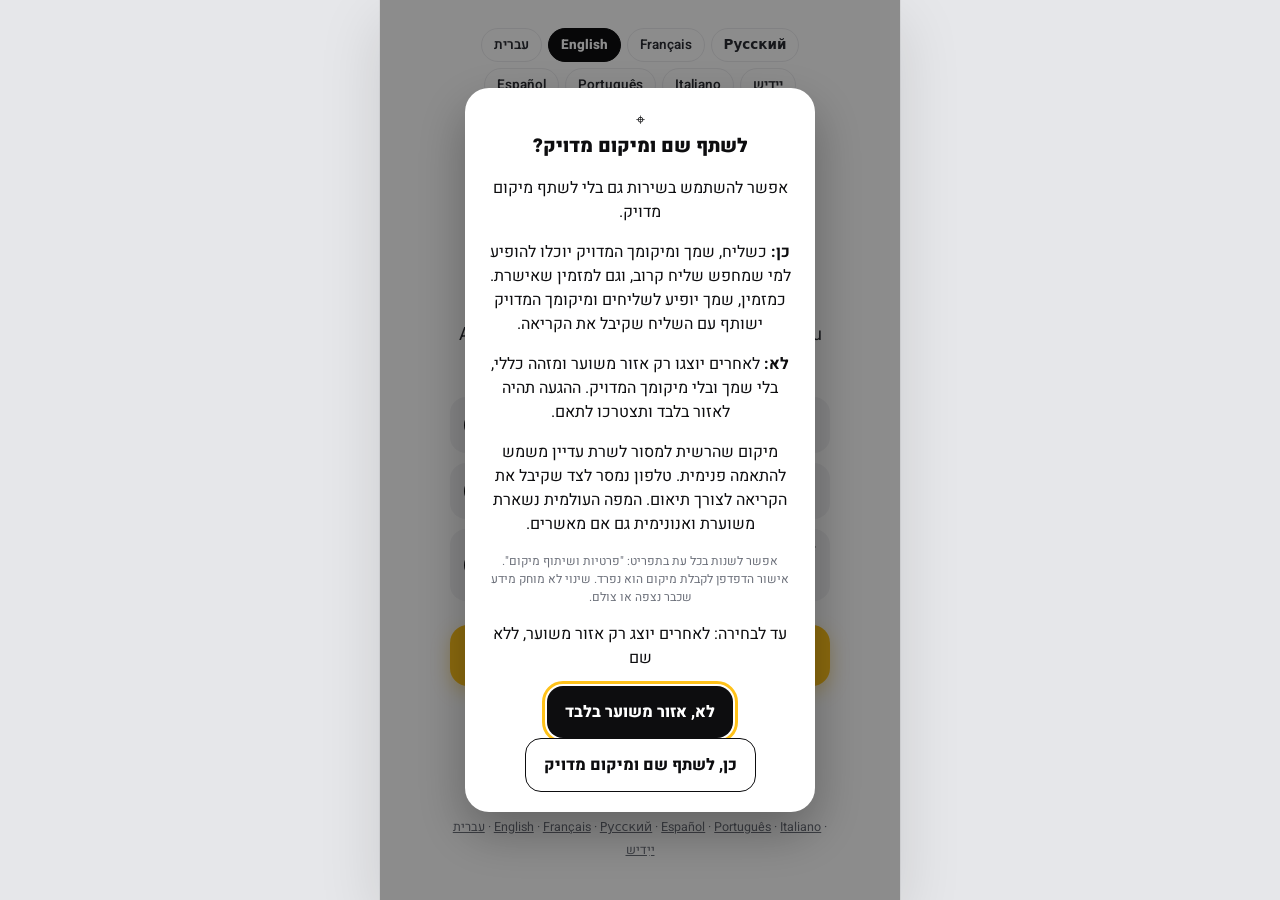
==== commit 9dfb2ea5: "Apply approved location consent: public/index.html" ====
--- a/public/index.html
+++ b/public/index.html
@@ -42,8 +42,8 @@
 <meta name="apple-mobile-web-app-title" content="Get Tefillin">
 <link rel="preload" href="vendor/leaflet.css" as="style" onload="this.onload=null;this.rel='stylesheet'">
 <noscript><link rel="stylesheet" href="vendor/leaflet.css"></noscript>
-<link id="mainStyles" rel="preload" href="styles.css?v=17" as="style" onload="this.rel='stylesheet';if(window.TN_STYLE_READY)window.TN_STYLE_READY()">
-<noscript><link rel="stylesheet" href="styles.css?v=17"></noscript>
+<link id="mainStyles" rel="preload" href="styles.css?v=18" as="style" onload="this.rel='stylesheet';if(window.TN_STYLE_READY)window.TN_STYLE_READY()">
+<noscript><link rel="stylesheet" href="styles.css?v=18"></noscript>
 </head>
 <body>
 <div id="launchSplash" role="status" aria-live="polite"><div><img src="/icons/icon-192.png" alt=""><h1>Get Tefillin</h1><p id="launchMessage">טוען את המערכת… · Loading…</p><div class="launch-line" aria-hidden="true"></div><button id="launchRetry" type="button" hidden onclick="location.reload()">נסה שוב · Retry</button></div></div>
@@ -180,6 +180,7 @@
 
   <!-- arrived -->
   <section class="sheet" id="s-arrived" hidden>
+    <div class="grab" role="button" tabindex="0" data-i18n-aria="sheet_toggle" aria-label="sheet"></div>
     <ol class="stepper" data-step="3"><li data-i18n="step_search">חיפוש</li><li data-i18n="step_way">בדרך</li><li data-i18n="step_here">הגיע</li><li data-i18n="step_done">הונח</li></ol>
     <div class="state-head"><div class="state-ico ok" aria-hidden="true">📍</div>
       <div><h2 id="arrTitle" data-i18n="arrived_title">השליח הגיע!</h2><p class="muted" data-i18n="arrived_text">הוא ממתין לך עם זוג תפילין. בסיום הוא יסמן שהנחתם.</p></div></div>
@@ -320,6 +321,7 @@
 
   <!-- volunteer en route -->
   <section class="sheet" id="s-vgo" hidden>
+    <div class="grab" role="button" tabindex="0" data-i18n-aria="sheet_toggle" aria-label="sheet"></div>
     <div class="eta-row">
       <div><small class="muted" id="vGoLabel">בדרך אל</small><div class="eta" id="vEta"></div></div>
       <div class="eta-dist" id="vDist"></div>
@@ -340,6 +342,7 @@
 
   <!-- volunteer at location -->
   <section class="sheet" id="s-vdone" hidden>
+    <div class="grab" role="button" tabindex="0" data-i18n-aria="sheet_toggle" aria-label="sheet"></div>
     <div class="state-head"><div class="state-ico ok" aria-hidden="true">🤝</div>
       <div><h2 id="vAtTitle" data-i18n="you_arrived">הגעת</h2><p class="muted" data-i18n="mark_done_hint">כשסיימתם להניח, סמן כאן.</p></div></div>
     <button class="btn accept big" id="vFinish" type="button" data-i18n="done_btn">הנחנו תפילין ✓</button>
@@ -400,6 +403,7 @@
       <button type="button" class="dr-item" id="mHist"><svg viewBox="0 0 24 24" aria-hidden="true"><use href="#ico-clock"/></svg><span data-i18n="my_requests">הבקשות שלי</span></button>
       <a class="dr-item" id="mWall" href="/wall"><svg viewBox="0 0 24 24" aria-hidden="true"><use href="#ico-photo"/></svg><span data-i18n="wall_title">קיר התפילין</span></a>
       <a class="dr-item tz-link" id="mDonate" href="#" target="_blank" rel="noopener"><svg viewBox="0 0 24 24" aria-hidden="true"><use href="#ico-heart"/></svg><span data-i18n="menu_donate">תרומה / צדקה</span></a>
+      <button type="button" class="dr-item" id="locationPrivacySettings">פרטיות ושיתוף מיקום</button>
       <button type="button" class="dr-item" id="langBtn" aria-label="Language"><svg viewBox="0 0 24 24" aria-hidden="true"><use href="#ico-globe"/></svg><span data-i18n="language">שפה</span><em class="dr-tag" id="langCode">HE</em></button>
       <button type="button" class="dr-item" id="mInstall" hidden><svg viewBox="0 0 24 24" aria-hidden="true"><use href="#ico-install"/></svg><span data-i18n="install">📲 התקן כאפליקציה</span></button>
       <button type="button" class="dr-item" id="mAbout"><svg viewBox="0 0 24 24" aria-hidden="true"><use href="#ico-info"/></svg><span data-i18n="about">אודות</span></button>
@@ -410,6 +414,28 @@
       <button type="button" class="adm-link" id="admLink" data-i18n="admin_entry">כניסת ניהול</button>
     </div>
   </aside>
+
+
+  <div class="modal privacy-modal" id="locationPrivacyDialog" hidden>
+    <div class="modal-card privacy-card" role="dialog" aria-modal="true" aria-labelledby="locationPrivacyTitle" aria-describedby="locationPrivacyBody" dir="rtl" lang="he" tabindex="-1">
+      <span class="privacy-symbol" aria-hidden="true">⌖</span>
+      <h3 id="locationPrivacyTitle">לשתף שם ומיקום מדויק?</h3>
+      <div id="locationPrivacyBody">
+        <p>אפשר להשתמש בשירות גם בלי לשתף מיקום מדויק.</p>
+        <p><b>כן:</b> כשליח, שמך ומיקומך המדויק יוכלו להופיע למי שמחפש שליח קרוב, וגם למזמין שאישרת. כמזמין, שמך יופיע לשליחים ומיקומך המדויק ישותף עם השליח שקיבל את הקריאה.</p>
+        <p><b>לא:</b> לאחרים יוצגו רק אזור משוער ומזהה כללי, בלי שמך ובלי מיקומך המדויק. ההגעה תהיה לאזור בלבד ותצטרכו לתאם.</p>
+        <p>מיקום שהרשית למסור לשרת עדיין משמש להתאמה פנימית. טלפון נמסר לצד שקיבל את הקריאה לצורך תיאום. המפה העולמית נשארת משוערת ואנונימית גם אם מאשרים.</p>
+        <p class="fine">אפשר לשנות בכל עת בתפריט: "פרטיות ושיתוף מיקום". אישור הדפדפן לקבלת מיקום הוא נפרד. שינוי לא מוחק מידע שכבר נצפה או צולם.</p>
+      </div>
+      <p id="locationPrivacyState" class="privacy-state" role="status"></p>
+      <div class="privacy-actions">
+        <button type="button" class="btn dark" id="locationPrivacyCoarse">לא, אזור משוער בלבד</button>
+        <button type="button" class="btn outline" id="locationPrivacyExact">כן, לשתף שם ומיקום מדויק</button>
+      </div>
+      <p class="form-err" id="locationPrivacyError" role="alert"></p>
+      <button type="button" class="link" id="locationPrivacyClose" hidden>סגור בלי שינוי</button>
+    </div>
+  </div>
 
   <!-- my requests (on this device) -->
   <div class="modal" id="histModal" hidden>
@@ -472,7 +498,7 @@
 <script src="config.js?v=14"></script>
 <script src="i18n.js?v=14"></script>
 <script src="active-map.js?v=3"></script>
-<script src="app.js?v=24"></script>
+<script src="app.js?v=26"></script>
 <script src="/announcements.js?v=14"></script>
 </body>
 </html>
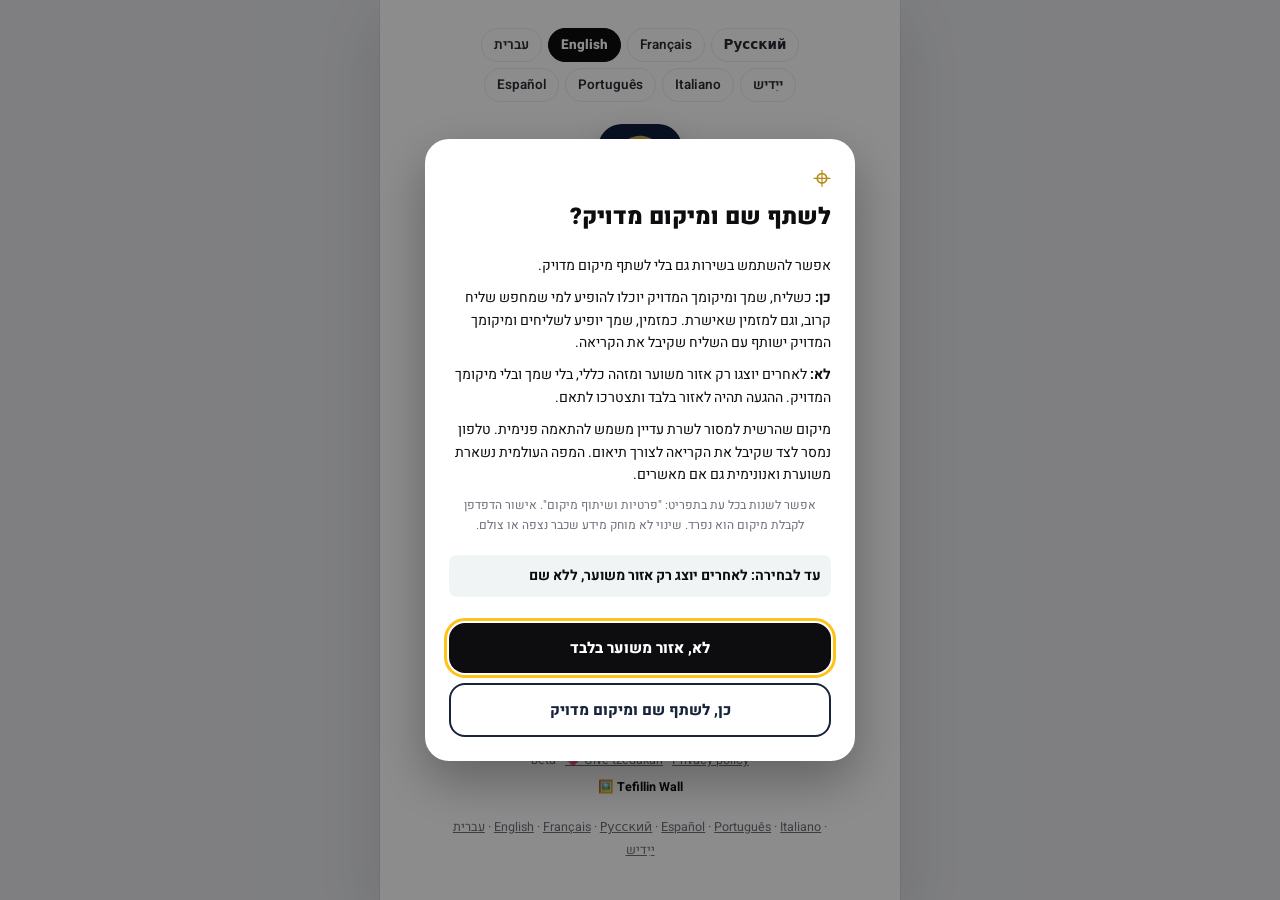
==== commit a6a9f0eb: "Update HTML meta tags and titles to 'תפילין נאו'" ====
--- a/public/index.html
+++ b/public/index.html
@@ -7,9 +7,9 @@
 <meta name="theme-color" content="#ffffff">
 <meta name="color-scheme" content="light">
 <style>html,body{margin:0;min-height:100%;background:#fff;color:#142b43;color-scheme:light}#launchSplash{position:fixed;inset:0;z-index:10000;background:#fff;display:grid;place-items:center;font:16px system-ui,Arial;text-align:center}#launchSplash[hidden]{display:none}#launchSplash img{width:88px;height:88px;border-radius:22px}#launchSplash h1{font-size:26px;margin:16px 0 8px}#launchSplash p{color:#66788b;font-size:14px}#launchSplash .launch-line{width:190px;height:7px;background:#edf0f3;border-radius:8px;margin:18px auto;overflow:hidden}#launchSplash .launch-line:after{content:'';display:block;height:100%;width:45%;background:#ffc21a;border-radius:8px;animation:launch 1.2s ease-in-out infinite alternate}@keyframes launch{to{transform:translateX(120%)}}@media(prefers-reduced-motion:reduce){#launchSplash .launch-line:after{animation:none}}#launchSplash button{border:1px solid #d4dce5;background:white;padding:10px 20px;border-radius:22px;color:#163b60}</style>
-<title>Get Tefillin · הנחת תפילין – שליח עם תפילין מגיע אליך תוך דקות</title>
-<meta name="description" content="Get Tefillin – רוצה להניח תפילין? כמו להזמין מונית, רק עם תפילין: שליח עם זוג תפילין כשרות מגיע אליך תוך דקות, בחינם. Put on tefillin near you.">
-<meta property="og:title" content="Get Tefillin">
+<title>תפילין נאו · הנחת תפילין – שליח עם תפילין מגיע אליך תוך דקות</title>
+<meta name="description" content="תפילין נאו – רוצה להניח תפילין? כמו להזמין מונית, רק עם תפילין: שליח עם זוג תפילין כשרות מגיע אליך תוך דקות, בחינם. Put on tefillin near you.">
+<meta property="og:title" content="תפילין נאו">
 <meta property="og:description" content="שליח עם זוג תפילין מגיע אליך תוך דקות. מזמינים, רואים אותו מתקרב על המפה, מניחים.">
 <meta property="og:image" content="https://get-tefillin.onrender.com/og.png">
 <meta property="og:type" content="website">
@@ -25,28 +25,28 @@
 <link rel="alternate" hreflang="x-default" href="https://get-tefillin.onrender.com/">
 <meta name="robots" content="index,follow">
 <meta property="og:url" content="https://get-tefillin.onrender.com/">
-<meta property="og:site_name" content="Get Tefillin">
+<meta property="og:site_name" content="תפילין נאו">
 <meta property="og:locale" content="he_IL">
 <meta name="twitter:card" content="summary_large_image">
-<meta name="twitter:title" content="Get Tefillin · הנחת תפילין – שליח עם תפילין מגיע אליך">
+<meta name="twitter:title" content="תפילין נאו · הנחת תפילין – שליח עם תפילין מגיע אליך">
 <meta name="twitter:description" content="שליח עם זוג תפילין מגיע אליך תוך דקות. מזמינים, רואים אותו מתקרב על המפה, מניחים. בחינם.">
 <meta name="twitter:image" content="https://get-tefillin.onrender.com/og.png">
-<meta name="application-name" content="Get Tefillin">
-<script type="application/ld+json">{"@context": "https://schema.org", "@graph": [{"@type": "WebApplication", "@id": "https://get-tefillin.onrender.com/#app", "name": "Get Tefillin", "alternateName": ["גט תפילין", "Get Tefilin", "GetTefillin"], "url": "https://get-tefillin.onrender.com/", "applicationCategory": "LifestyleApplication", "operatingSystem": "Any (web, Android, iOS)", "inLanguage": ["he", "en", "fr", "ru", "es", "pt", "it", "yi"], "description": "Get Tefillin connects anyone who wants to put on tefillin with a nearby volunteer who brings a kosher pair, within minutes. Free; donations welcome.", "offers": {"@type": "Offer", "price": "0", "priceCurrency": "USD"}, "image": "https://get-tefillin.onrender.com/og.png", "publisher": {"@id": "https://get-tefillin.onrender.com/#org"}}, {"@type": "Organization", "@id": "https://get-tefillin.onrender.com/#org", "name": "Get Tefillin", "url": "https://get-tefillin.onrender.com/", "logo": "https://get-tefillin.onrender.com/icons/icon-512.png"}]}</script>
+<meta name="application-name" content="תפילין נאו">
+<script type="application/ld+json">{"@context": "https://schema.org", "@graph": [{"@type": "WebApplication", "@id": "https://get-tefillin.onrender.com/#app", "name": "תפילין נאו", "alternateName": ["תפילין נאו", "תפילין נאו", "TefillinNow"], "url": "https://get-tefillin.onrender.com/", "applicationCategory": "LifestyleApplication", "operatingSystem": "Any (web, Android, iOS)", "inLanguage": ["he", "en", "fr", "ru", "es", "pt", "it", "yi"], "description": "תפילין נאו connects anyone who wants to put on tefillin with a nearby volunteer who brings a kosher pair, within minutes. Free; donations welcome.", "offers": {"@type": "Offer", "price": "0", "priceCurrency": "USD"}, "image": "https://get-tefillin.onrender.com/og.png", "publisher": {"@id": "https://get-tefillin.onrender.com/#org"}}, {"@type": "Organization", "@id": "https://get-tefillin.onrender.com/#org", "name": "תפילין נאו", "url": "https://get-tefillin.onrender.com/", "logo": "https://get-tefillin.onrender.com/icons/icon-512.png"}]}</script>
 <link rel="icon" href="icon.svg" type="image/svg+xml">
 <link rel="manifest" href="manifest.webmanifest">
 <link rel="apple-touch-icon" href="icons/apple-touch-icon.png">
 <meta name="mobile-web-app-capable" content="yes">
 <meta name="apple-mobile-web-app-capable" content="yes">
 <meta name="apple-mobile-web-app-status-bar-style" content="default">
-<meta name="apple-mobile-web-app-title" content="Get Tefillin">
+<meta name="apple-mobile-web-app-title" content="תפילין נאו">
 <link rel="preload" href="vendor/leaflet.css" as="style" onload="this.onload=null;this.rel='stylesheet'">
 <noscript><link rel="stylesheet" href="vendor/leaflet.css"></noscript>
 <link id="mainStyles" rel="preload" href="styles.css?v=18" as="style" onload="this.rel='stylesheet';if(window.TN_STYLE_READY)window.TN_STYLE_READY()">
 <noscript><link rel="stylesheet" href="styles.css?v=18"></noscript>
 </head>
 <body>
-<div id="launchSplash" role="status" aria-live="polite"><div><img src="/icons/icon-192.png" alt=""><h1>Get Tefillin</h1><p id="launchMessage">טוען את המערכת… · Loading…</p><div class="launch-line" aria-hidden="true"></div><button id="launchRetry" type="button" hidden onclick="location.reload()">נסה שוב · Retry</button></div></div>
+<div id="launchSplash" role="status" aria-live="polite"><div><img src="/icons/icon-192.png" alt=""><h1>תפילין נאו</h1><p id="launchMessage">טוען את המערכת… · Loading…</p><div class="launch-line" aria-hidden="true"></div><button id="launchRetry" type="button" hidden onclick="location.reload()">נסה שוב · Retry</button></div></div>
 <script>window.TN_LAUNCH_READY=function(){var l=document.getElementById('mainStyles');var done=function(){document.getElementById('launchSplash').hidden=true};if(l.sheet)done();else window.TN_STYLE_READY=done};setTimeout(function(){var s=document.getElementById('launchSplash');if(s&&!s.hidden){document.getElementById('launchMessage').textContent='הטעינה מתעכבת. בדקו חיבור ונסו שוב · Loading is taking longer than usual';document.getElementById('launchRetry').hidden=false}},12000);</script>
 <div class="app" id="app">
   <div id="map" class="map" aria-label="map"></div>
@@ -68,7 +68,7 @@
     <div class="intro-inner">
       <div class="lang-row" id="introLangs" role="group" aria-label="Language"></div>
       <img class="intro-logo" src="icon.svg" alt="" width="84" height="84">
-      <h1 data-i18n="app_name">Get Tefillin</h1>
+      <h1 data-i18n="app_name">תפילין נאו</h1>
       <p class="lead"><span data-i18n="lead1">כמו להזמין מונית, רק עם תפילין.</span><br><span data-i18n="lead2">שליח עם זוג תפילין מגיע אליך תוך דקות.</span></p>
       <ol class="steps">
         <li><span>1</span><i data-i18n="step1">לוחצים "הזמן תפילין"</i></li>
@@ -394,7 +394,7 @@
   <div class="scrim" id="scrim" hidden></div>
   <aside class="drawer" id="drawer" hidden aria-modal="true" role="dialog" data-i18n-aria="menu" aria-label="תפריט">
     <div class="dr-head">
-      <button class="brand" id="brandBtn" type="button"><img src="icon.svg" alt="" width="40" height="40"><span class="brand-t"><b data-i18n="app_name">Get Tefillin</b><em class="beta" data-i18n="beta">גרסת ניסיון</em></span></button>
+      <button class="brand" id="brandBtn" type="button"><img src="icon.svg" alt="" width="40" height="40"><span class="brand-t"><b data-i18n="app_name">תפילין נאו</b><em class="beta" data-i18n="beta">גרסת ניסיון</em></span></button>
       <button class="dr-x" id="drawerClose" type="button" data-i18n-aria="close" aria-label="close"><svg viewBox="0 0 24 24" aria-hidden="true"><use href="#ico-x"/></svg></button>
     </div>
     <nav class="dr-nav">
@@ -498,7 +498,7 @@
 <script src="config.js?v=14"></script>
 <script src="i18n.js?v=14"></script>
 <script src="active-map.js?v=3"></script>
-<script src="app.js?v=26"></script>
+<script src="app.js?v=27"></script>
 <script src="/announcements.js?v=14"></script>
 </body>
 </html>
--- a/public/styles.css
+++ b/public/styles.css
@@ -451,3 +451,11 @@
 #activeMapStatus{margin:0;font-size:14px;font-weight:700}.active-map-note{font-size:10px;color:#5f6b77;margin:4px 0 8px}
 #activeMapControls button{padding:7px 12px;border:1px solid #ccd6df;border-radius:20px;background:#fff;color:#163b60;font:600 12px Heebo,Arial;margin:0 4px}
 .active-vol-pin{display:grid;place-items:center;width:38px;height:38px;border:3px solid #fff;border-radius:50%;background:#137e5b;color:#fff;box-shadow:0 2px 7px #1238;font:bold 16px Arial}
+
+/* Explicit, reversible location sharing. Equal-size choices, coarse is the safe default. */
+.privacy-modal{position:fixed;z-index:250;padding:16px}.privacy-card{max-width:430px;text-align:right;padding:24px;max-height:calc(100dvh - 32px)}
+.privacy-card h3{font-size:23px;line-height:1.3;margin:8px 0 12px}.privacy-card p{font-size:14px;line-height:1.6;margin:10px 0}.privacy-card .fine{font-size:12px}
+.privacy-symbol{display:block;color:#b88b17;font-size:32px;line-height:1}.privacy-actions{display:grid;gap:10px;margin-top:16px}.privacy-actions .btn{min-height:50px;width:100%;font-size:15px}.privacy-actions .outline{background:white;border:2px solid #17243a;color:#17243a}.privacy-state{padding:10px;background:#f1f4f5;border-radius:8px;font-weight:700}.privacy-state:empty{display:none}
+
+.privacy-card{display:flex;flex-direction:column}.privacy-card #locationPrivacyBody{overflow-y:auto;min-height:0;overscroll-behavior:contain}.privacy-card .privacy-actions{flex-shrink:0}.privacy-card h3,.privacy-card .privacy-state{flex-shrink:0}
+@media(max-height:650px){.privacy-card{padding:16px}.privacy-card h3{font-size:20px;margin:4px 0 8px}.privacy-symbol{display:none}.privacy-card p{font-size:13px;line-height:1.45;margin:6px 0}.privacy-card .privacy-state{font-size:12px;padding:8px}.privacy-actions{margin-top:8px;gap:8px}.privacy-actions .btn{min-height:46px;font-size:13px}.privacy-card #locationPrivacyBody{border-bottom:1px solid #e5e7eb}}
--- a/public/styles.css
+++ b/public/styles.css
@@ -451,3 +451,11 @@
 #activeMapStatus{margin:0;font-size:14px;font-weight:700}.active-map-note{font-size:10px;color:#5f6b77;margin:4px 0 8px}
 #activeMapControls button{padding:7px 12px;border:1px solid #ccd6df;border-radius:20px;background:#fff;color:#163b60;font:600 12px Heebo,Arial;margin:0 4px}
 .active-vol-pin{display:grid;place-items:center;width:38px;height:38px;border:3px solid #fff;border-radius:50%;background:#137e5b;color:#fff;box-shadow:0 2px 7px #1238;font:bold 16px Arial}
+
+/* Explicit, reversible location sharing. Equal-size choices, coarse is the safe default. */
+.privacy-modal{position:fixed;z-index:250;padding:16px}.privacy-card{max-width:430px;text-align:right;padding:24px;max-height:calc(100dvh - 32px)}
+.privacy-card h3{font-size:23px;line-height:1.3;margin:8px 0 12px}.privacy-card p{font-size:14px;line-height:1.6;margin:10px 0}.privacy-card .fine{font-size:12px}
+.privacy-symbol{display:block;color:#b88b17;font-size:32px;line-height:1}.privacy-actions{display:grid;gap:10px;margin-top:16px}.privacy-actions .btn{min-height:50px;width:100%;font-size:15px}.privacy-actions .outline{background:white;border:2px solid #17243a;color:#17243a}.privacy-state{padding:10px;background:#f1f4f5;border-radius:8px;font-weight:700}.privacy-state:empty{display:none}
+
+.privacy-card{display:flex;flex-direction:column}.privacy-card #locationPrivacyBody{overflow-y:auto;min-height:0;overscroll-behavior:contain}.privacy-card .privacy-actions{flex-shrink:0}.privacy-card h3,.privacy-card .privacy-state{flex-shrink:0}
+@media(max-height:650px){.privacy-card{padding:16px}.privacy-card h3{font-size:20px;margin:4px 0 8px}.privacy-symbol{display:none}.privacy-card p{font-size:13px;line-height:1.45;margin:6px 0}.privacy-card .privacy-state{font-size:12px;padding:8px}.privacy-actions{margin-top:8px;gap:8px}.privacy-actions .btn{min-height:46px;font-size:13px}.privacy-card #locationPrivacyBody{border-bottom:1px solid #e5e7eb}}
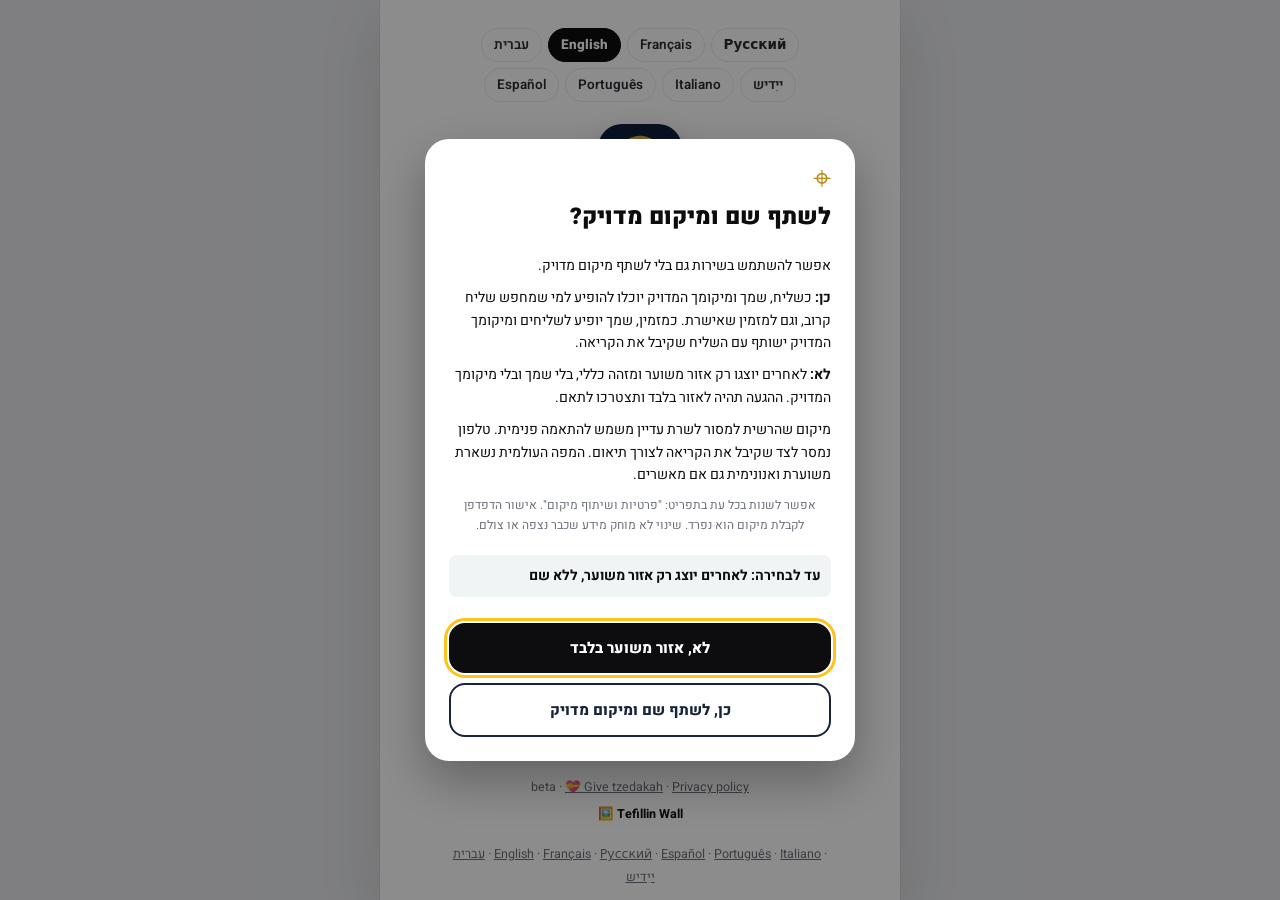
==== commit 0e2d4056: "Update index.html" ====
--- a/public/index.html
+++ b/public/index.html
@@ -8,7 +8,7 @@
 <meta name="color-scheme" content="light">
 <style>html,body{margin:0;min-height:100%;background:#fff;color:#142b43;color-scheme:light}#launchSplash{position:fixed;inset:0;z-index:10000;background:#fff;display:grid;place-items:center;font:16px system-ui,Arial;text-align:center}#launchSplash[hidden]{display:none}#launchSplash img{width:88px;height:88px;border-radius:22px}#launchSplash h1{font-size:26px;margin:16px 0 8px}#launchSplash p{color:#66788b;font-size:14px}#launchSplash .launch-line{width:190px;height:7px;background:#edf0f3;border-radius:8px;margin:18px auto;overflow:hidden}#launchSplash .launch-line:after{content:'';display:block;height:100%;width:45%;background:#ffc21a;border-radius:8px;animation:launch 1.2s ease-in-out infinite alternate}@keyframes launch{to{transform:translateX(120%)}}@media(prefers-reduced-motion:reduce){#launchSplash .launch-line:after{animation:none}}#launchSplash button{border:1px solid #d4dce5;background:white;padding:10px 20px;border-radius:22px;color:#163b60}</style>
 <title>תפילין נאו · הנחת תפילין – שליח עם תפילין מגיע אליך תוך דקות</title>
-<meta name="description" content="תפילין נאו – רוצה להניח תפילין? כמו להזמין מונית, רק עם תפילין: שליח עם זוג תפילין כשרות מגיע אליך תוך דקות, בחינם. Put on tefillin near you.">
+<meta name="description" content="תפילין נאו – רוצה להניח תפילין? כמו להזמין מונית או משלוח, רק עם תפילין: שליח עם זוג תפילין כשרות מגיע אליך תוך דקות, בחינם. Put on tefillin near you.">
 <meta property="og:title" content="תפילין נאו">
 <meta property="og:description" content="שליח עם זוג תפילין מגיע אליך תוך דקות. מזמינים, רואים אותו מתקרב על המפה, מניחים.">
 <meta property="og:image" content="https://get-tefillin.onrender.com/og.png">
@@ -69,7 +69,7 @@
       <div class="lang-row" id="introLangs" role="group" aria-label="Language"></div>
       <img class="intro-logo" src="icon.svg" alt="" width="84" height="84">
       <h1 data-i18n="app_name">תפילין נאו</h1>
-      <p class="lead"><span data-i18n="lead1">כמו להזמין מונית, רק עם תפילין.</span><br><span data-i18n="lead2">שליח עם זוג תפילין מגיע אליך תוך דקות.</span></p>
+      <p class="lead"><span data-i18n="lead1">כמו להזמין מונית או משלוח, רק עם תפילין.</span><br><span data-i18n="lead2">שליח עם זוג תפילין מגיע אליך תוך דקות.</span></p>
       <ol class="steps">
         <li><span>1</span><i data-i18n="step1">לוחצים "הזמן תפילין"</i></li>
         <li><span>2</span><i data-i18n="step2">רואים את השליח מתקרב על המפה</i></li>
@@ -496,9 +496,9 @@
 </svg>
 <script src="vendor/leaflet.js"></script>
 <script src="config.js?v=14"></script>
-<script src="i18n.js?v=14"></script>
+<script src="i18n.js?v=20261117b"></script>
 <script src="active-map.js?v=3"></script>
-<script src="app.js?v=27"></script>
-<script src="/announcements.js?v=14"></script>
+<script src="app.js?v=20261117b"></script>
+<script src="/announcements.js?v=20261117b"></script>
 </body>
 </html>
--- a/public/styles.css
+++ b/public/styles.css
@@ -1,5 +1,5 @@
 @font-face{font-family:"Heebo";src:url(fonts/Heebo.ttf) format("truetype");font-weight:100 900;font-display:swap}
-/* Get Tefillin v10 — map-first ride-hailing look: white surfaces, black type, one gold accent */
+/* Tefillin Now v10 — map-first ride-hailing look: white surfaces, black type, one gold accent */
 :root{--ink:#0d0d0f;--ink2:#2b2d33;--muted:#6c707a;--line:#ececef;--soft:#f3f3f5;--soft2:#e9e9ec;--acc:#ffc21a;--acc2:#ffd257;--acc-ink:#0d0d0f;--ok:#12a150;--ok-bg:#e7f6ee;--warn:#b26b00;--warn-bg:#fff4dc;--bad:#d92d20;--blue:#2f6ff6;--r:26px;--sh:0 -6px 30px rgba(0,0,0,.12);--sheet-h:300px}
 *{box-sizing:border-box;-webkit-tap-highlight-color:transparent}
 html,body{margin:0;height:100%;background:#fff;font-family:"Heebo",system-ui,-apple-system,Arial,sans-serif;color:var(--ink);overflow:hidden}
--- a/public/styles.css
+++ b/public/styles.css
@@ -1,5 +1,5 @@
 @font-face{font-family:"Heebo";src:url(fonts/Heebo.ttf) format("truetype");font-weight:100 900;font-display:swap}
-/* Get Tefillin v10 — map-first ride-hailing look: white surfaces, black type, one gold accent */
+/* Tefillin Now v10 — map-first ride-hailing look: white surfaces, black type, one gold accent */
 :root{--ink:#0d0d0f;--ink2:#2b2d33;--muted:#6c707a;--line:#ececef;--soft:#f3f3f5;--soft2:#e9e9ec;--acc:#ffc21a;--acc2:#ffd257;--acc-ink:#0d0d0f;--ok:#12a150;--ok-bg:#e7f6ee;--warn:#b26b00;--warn-bg:#fff4dc;--bad:#d92d20;--blue:#2f6ff6;--r:26px;--sh:0 -6px 30px rgba(0,0,0,.12);--sheet-h:300px}
 *{box-sizing:border-box;-webkit-tap-highlight-color:transparent}
 html,body{margin:0;height:100%;background:#fff;font-family:"Heebo",system-ui,-apple-system,Arial,sans-serif;color:var(--ink);overflow:hidden}
